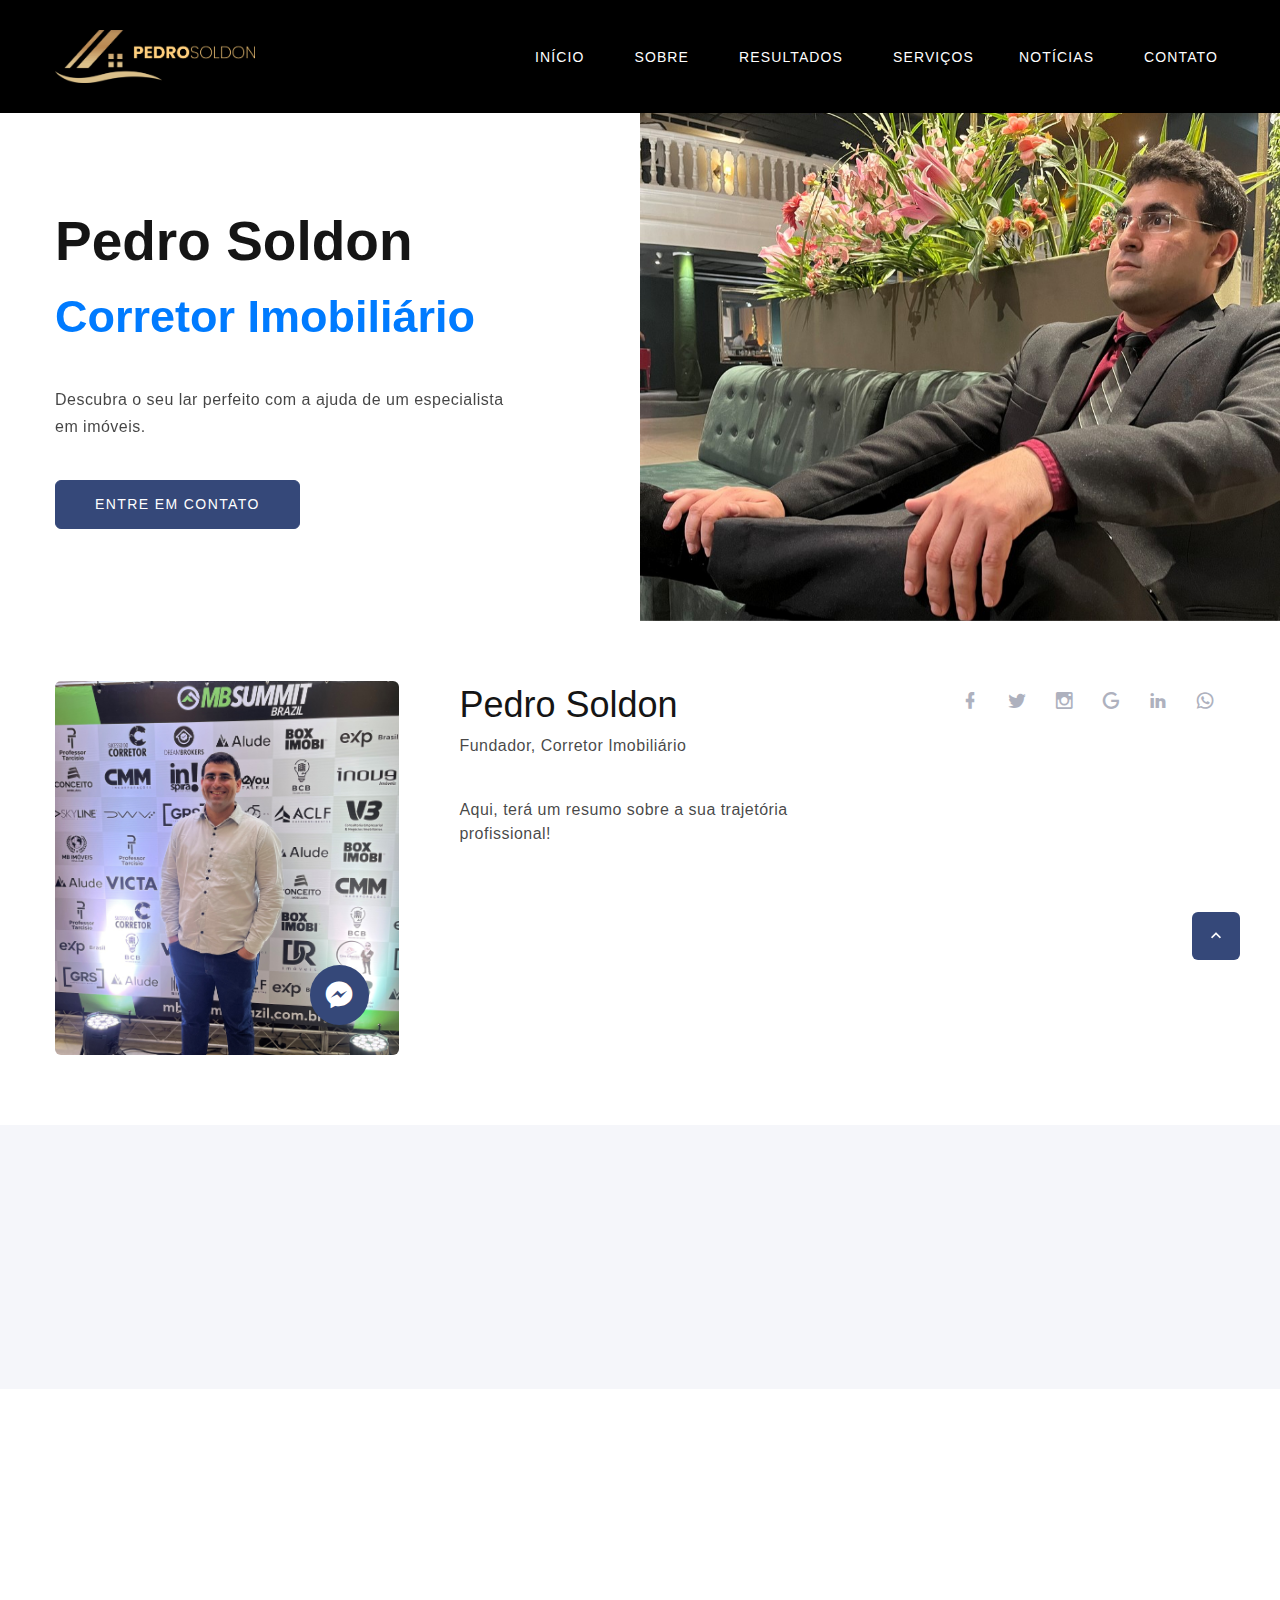
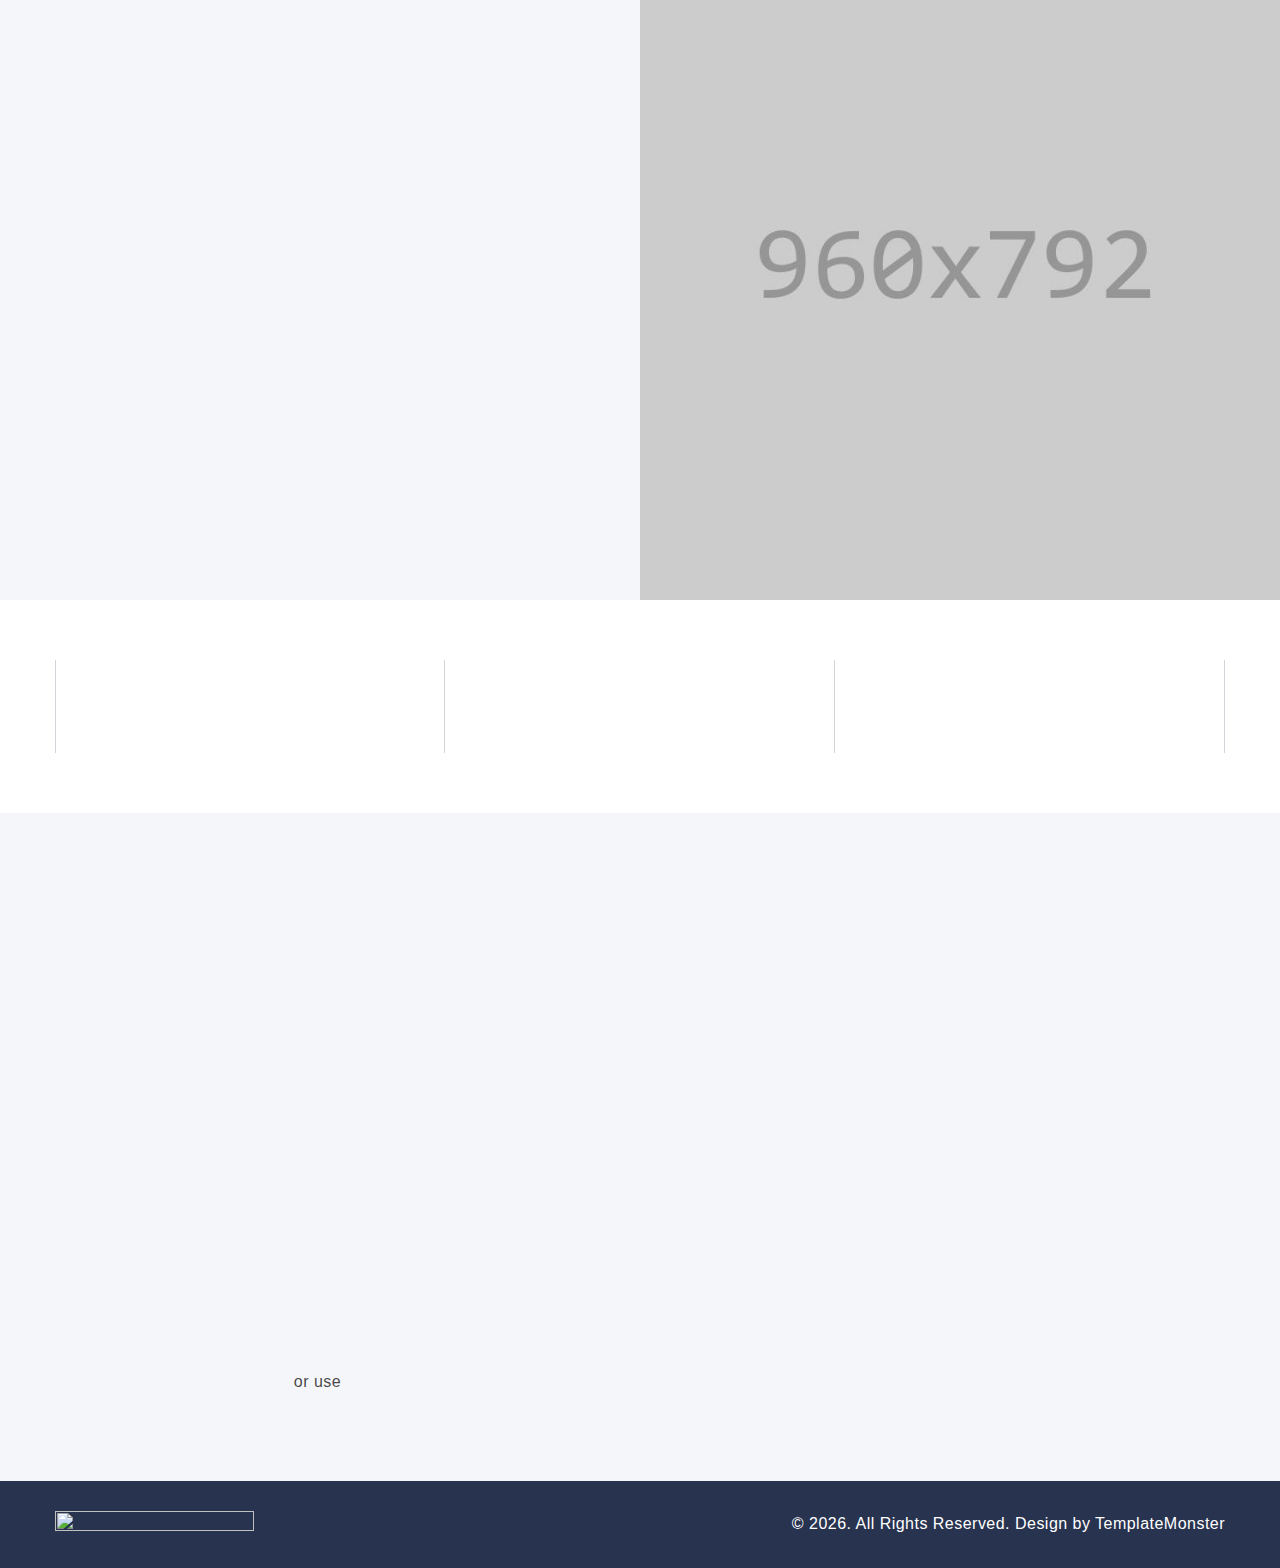
==== index.html @ 7957cae3 "Inicial" ====
<!DOCTYPE html>
<html class="wide wow-animation" lang="en">

<head>
  <title>Home</title>
  <meta name="format-detection" content="telephone=no">
  <meta name="viewport"
    content="width=device-width height=device-height initial-scale=1.0 maximum-scale=1.0 user-scalable=0">
  <meta http-equiv="X-UA-Compatible" content="IE=edge">
  <meta charset="utf-8">
  <link rel="icon" href="images/favicon.ico" type="image/x-icon">
  <!-- Stylesheets-->
  <link rel="stylesheet" href="css/bootstrap.css">
  <link rel="stylesheet" href="css/fonts.css">
  <link rel="stylesheet" href="css/style.css">
  <!--[if lt IE 10]>
    <div style="background: #212121; padding: 10px 0; box-shadow: 3px 3px 5px 0 rgba(0,0,0,.3); clear: both; text-align:center; position: relative; z-index:1;"><a href="http://windows.microsoft.com/en-US/internet-explorer/"><img src="images/ie8-panel/warning_bar_0000_us.jpg" border="0" height="42" width="820" alt="You are using an outdated browser. For a faster, safer browsing experience, upgrade for free today."></a></div>
    <script src="js/html5shiv.min.js"></script>
    <![endif]-->
</head>

<body>
  <div class="page">
    <header class="section page-header" style="position: relative">
      <!-- RD Navbar-->
      <div class="rd-navbar-wrap">
        <nav class="rd-navbar rd-navbar-minimal" data-layout="rd-navbar-fixed" data-sm-layout="rd-navbar-fixed"
          data-md-layout="rd-navbar-fixed" data-md-device-layout="rd-navbar-fixed" data-lg-layout="rd-navbar-static"
          data-lg-device-layout="rd-navbar-fixed" data-xl-layout="rd-navbar-static"
          data-xl-device-layout="rd-navbar-static" data-xxl-layout="rd-navbar-static"
          data-xxl-device-layout="rd-navbar-static" data-lg-stick-up-offset="46px" data-xl-stick-up-offset="46px"
          data-xxl-stick-up-offset="46px" data-lg-stick-up="true" data-xl-stick-up="true" data-xxl-stick-up="true">
          <div class="rd-navbar-main-outer">
            <div class="rd-navbar-main">
              <!-- RD Navbar Panel-->
              <div class="rd-navbar-panel">
                <!-- RD Navbar Toggle-->
                <button class="rd-navbar-toggle" data-rd-navbar-toggle="#rd-navbar-nav-wrap-1"><span></span></button>
                <!-- RD Navbar Brand--><a class="rd-navbar-brand" href="index.html"><img src="images/logo_pedro.png"
                    alt="" style="width: 100%; " /></a>
              </div>
              <div class="rd-navbar-main-element">
                <div class="rd-navbar-nav-wrap" id="rd-navbar-nav-wrap-1">
                  <!-- RD Navbar Nav-->
                  <ul class="rd-navbar-nav">
                    <li class="rd-nav-item"><a class="rd-nav-link" href="index.html">Início</a>
                    </li>
                    <li class="rd-nav-item"><a class="rd-nav-link" href="our-founder.html">Sobre</a>
                    </li>
                    <li class="rd-nav-item"><a class="rd-nav-link" href="typography.html">Resultados</a>
                    </li>
                    <li class="rd-nav-item "><a class="rd-nav-link" href="contacts.html">Serviços</a>
                    <li class="rd-nav-item "><a class="rd-nav-link" href="contacts.html">Notícias</a>
                    </li>
                    <li class="rd-nav-item "><a class="rd-nav-link" href="contacts.html">Contato</a>
                    </li>

                  </ul>
                </div>

              </div>
            </div>
          </div>
        </nav>
      </div>
    </header>
    <!-- FScreen-->
    <section class="section section-halfscreen bg-image">
      <div class="section-halfscreen-inner">
        <div class="section-halfscreen-image wow fadeIn"
          style="background-image: url(images/header-bg-pedro.jpg); margin-top: -1px;">
        </div>
        <div class="container">
          <div class="row">
            <div class="col-md-6 col-lg-5">
              <div class="section-halfscreen-content">
                <div class="wow-outer heading-3">
                  <h2 class="wow fadeInUp" data-wow-delay=".2s">
                    <span class="font-weight-bold">Pedro Soldon</span><br>
                    <span class="font-weight-bold sumbol text-primary" style="font-size: 45px;">Corretor
                      Imobiliário</span>
                </div>
                <div class="wow-outer p">
                  <p class="custom-article wow fadeInDown" data-wow-delay=".2s">Descubra o seu lar perfeito com a ajuda
                    de um especialista em imóveis.</p>
                </div><a class="button button-primary button-winona wow fadeIn" href="#">Entre em contato</a>
              </div>
            </div>
          </div>
        </div>
      </div>
    </section>
    <section class="section section-md">
      <div class="container">
        <!-- Profile Modern-->
        <article class="profile-modern">
          <div class="profile-modern-figure"><img class="profile-modern-image" src="images/IMG_3670.jpg" alt=""
              width="336" height="336" /><a class="profile-modern-button" href="#"><span
                class="icon mdi mdi-facebook-messenger"></span><span class="icon mdi mdi-facebook-messenger"></span></a>
          </div>
          <div class="profile-modern-main">
            <div class="profile-modern-header">
              <div class="profile-modern-header-item">
                <h3>Pedro Soldon</h3>
                <p>Fundador, Corretor Imobiliário</p>
              </div>
              <div class="profile-modern-item">
                <div class="group group-xs group-middle">
                  <a class="icon icon-sm icon-creative mdi mdi-facebook" href="#"></a>
                  <a class="icon icon-sm icon-creative mdi mdi-twitter" href="#"></a>
                  <a class="icon icon-sm icon-creative mdi mdi-instagram" href="#"></a>
                  <a class="icon icon-sm icon-creative mdi mdi-google" href="#"></a>
                  <a class="icon icon-sm icon-creative mdi mdi-linkedin" href="#"></a>
                  <a class="icon icon-sm icon-creative mdi mdi-whatsapp whatsapp-icon" href="#"></a>


                </div>
              </div>
            </div>
            <div class="row row-30">
              <div class="col-lg-6">
                <p>Aqui, terá um resumo sobre a sua trajetória profissional!</p>
              </div>

            </div>
          </div>
        </article>
      </div>
    </section>
    <div class="tabs-horizontal"></div>
    <!-- Small Features-->
    <section class="section section-lg bg-gray-100">
      <div class="container">
        <div class="row row-30">
          <div class="col-sm-6 col-lg-4 wow-outer">
            <!-- Box Minimal-->
            <article class="box-minimal">
              <div class="box-minimal-icon linearicons-pie-chart wow fadeIn"></div>
              <div class="box-minimal-main wow-outer">
                <h4 class="box-minimal-title wow slideInDown">Analytics</h4>
                <p class="wow fadeInUpSmall">Let us help you set the right direction with analytics services to build a
                  successful business.</p>
              </div>
            </article>
          </div>
          <div class="col-sm-6 col-lg-4 wow-outer">
            <!-- Box Minimal-->
            <article class="box-minimal">
              <div class="box-minimal-icon linearicons-briefcase wow fadeIn" data-wow-delay=".1s"></div>
              <div class="box-minimal-main wow-outer">
                <h4 class="box-minimal-title wow slideInDown" data-wow-delay=".1s">Management</h4>
                <p class="wow fadeInUpSmall" data-wow-delay=".1s">The business management services we offer allow CEOs
                  to better manage the vital business processes.</p>
              </div>
            </article>
          </div>
          <div class="col-sm-6 col-lg-4 wow-outer">
            <!-- Box Minimal-->
            <article class="box-minimal">
              <div class="box-minimal-icon linearicons-credit-card wow fadeIn" data-wow-delay=".2s"></div>
              <div class="box-minimal-main wow-outer">
                <h4 class="box-minimal-title wow slideInDown" data-wow-delay=".2s">Finance</h4>
                <p class="wow fadeInUpSmall" data-wow-delay=".2s">Diverse financial solutions provided by our experts
                  guarantee increased profits for your business.</p>
              </div>
            </article>
          </div>
        </div>
      </div>
    </section>
    <!-- Advantages and Achievements-->
    <section class="section section-lg text-center">
      <div class="container">
        <h3 class="wow-outer"><span class="wow slideInUp">Our Achievements</span></h3>
        <p class="wow-outer"><span class="text-width-1 wow slideInDown">Since our establishment in 2002, our team has
            achieved a lot. Below are some statistics and interesting facts about our business consulting
            company.</span></p>
        <div class="row row-50">
          <div class="col-6 col-md-3 wow-outer">
            <!-- Counter Minimal-->
            <article class="counter-minimal wow slideInDown">
              <div class="counter-minimal-icon linearicons-star"></div>
              <div class="counter-minimal-main">
                <div class="counter">12</div>
              </div>
              <h5 class="counter-minimal-title">International Awards</h5>
            </article>
          </div>
          <div class="col-6 col-md-3 wow-outer">
            <!-- Counter Minimal-->
            <article class="counter-minimal wow slideInDown">
              <div class="counter-minimal-icon linearicons-folder"></div>
              <div class="counter-minimal-main">
                <div class="counter">99</div><span class="value">%</span>
              </div>
              <h5 class="counter-minimal-title">Satisfied Clients</h5>
            </article>
          </div>
          <div class="col-6 col-md-3 wow-outer">
            <!-- Counter Minimal-->
            <article class="counter-minimal wow slideInDown">
              <div class="counter-minimal-icon linearicons-flag"></div>
              <div class="counter-minimal-main">
                <div class="counter">15</div>
              </div>
              <h5 class="counter-minimal-title">Years of Experience</h5>
            </article>
          </div>
          <div class="col-6 col-md-3 wow-outer">
            <!-- Counter Minimal-->
            <article class="counter-minimal wow slideInDown">
              <div class="counter-minimal-icon linearicons-lamp"></div>
              <div class="counter-minimal-main">
                <div class="counter">54</div>
              </div>
              <h5 class="counter-minimal-title">Qualified Employees</h5>
            </article>
          </div>
        </div>
      </div>
    </section>
    <!-- CTA Thin-->
    <section class="section section-xs bg-primary-darken text-center">
      <div class="container">
        <div class="row justify-content-center">
          <div class="col-sm-10 col-md-12">
            <div class="box-cta-thin">
              <h4 class="title wow-outer"><span class="wow slideInRight">Helping Business Owners Worldwide</span></h4>
              <div class="wow-outer button-outer"><a class="button button-white-outline button-winona wow slideInLeft"
                  href="contacts.html">Get in Touch</a></div>
            </div>
          </div>
        </div>
      </div>
    </section>
    <!-- Services-->
    <section class="section section-lg bg-gray-100 text-center">
      <div class="container">
        <h3 class="wow-outer"><span class="wow slideInUp">What We Offer</span></h3>
        <div class="row row-30">
          <div class="col-sm-6 col-lg-4 wow-outer">
            <!-- Box Creative-->
            <article class="box-creative wow slideInDown">
              <div class="box-creative-icon linearicons-power"></div>
              <h4 class="box-creative-title"><a href="#">Market Analysis</a></h4>
              <p>This service helps you discover the attractiveness of your products for customers taking buying
                patterns into account.</p>
            </article>
          </div>
          <div class="col-sm-6 col-lg-4 wow-outer">
            <!-- Box Creative-->
            <article class="box-creative wow slideInDown" data-wow-delay=".05s">
              <div class="box-creative-icon linearicons-binoculars"></div>
              <h4 class="box-creative-title"><a href="#">Strategic Planning</a></h4>
              <p>Strategic Planning can help you clarify your vision and mission, and reach your goals as you build your
                company’s strategy.</p>
            </article>
          </div>
          <div class="col-sm-6 col-lg-4 wow-outer">
            <!-- Box Creative-->
            <article class="box-creative wow slideInDown" data-wow-delay=".1s">
              <div class="box-creative-icon linearicons-bubble-text"></div>
              <h4 class="box-creative-title"><a href="#">Consultations</a></h4>
              <p>We also provide free consultations to clients looking for better understanding of their business
                capabilities.</p>
            </article>
          </div>
        </div>
      </div>
    </section>
    <!-- Recent News-->
    <section class="section section-lg text-center">
      <div class="container">
        <h3 class="wow-outer"><span class="wow slideInDown">Recent News</span></h3>
        <div class="row row-30">
          <div class="col-sm-6 col-md-4 col-lg-3 wow-outer">
            <!-- Post Tiny-->
            <article class="post-tiny wow fadeSlideInDown"><a class="post-tiny-media" href="#"><img
                  src="images/blog-layouts-1-270x184.jpg" alt="" width="270" height="184" /></a>
              <h5 class="post-tiny-title"><a href="#">Market Research Tips for Business Owners</a></h5>
              <time class="post-tiny-time" datetime="2017">2 days ago</time>
            </article>
          </div>
          <div class="col-sm-6 col-md-4 col-lg-3 wow-outer">
            <!-- Post Tiny-->
            <article class="post-tiny wow fadeSlideInDown" data-wow-delay=".05s"><a class="post-tiny-media"
                href="#"><img src="images/blog-layouts-2-270x184.jpg" alt="" width="270" height="184" /></a>
              <h5 class="post-tiny-title"><a href="#">Managing Your Company Finances</a></h5>
              <time class="post-tiny-time" datetime="2017">2 days ago</time>
            </article>
          </div>
          <div class="col-sm-6 col-md-4 col-lg-3 wow-outer">
            <!-- Post Tiny-->
            <article class="post-tiny wow fadeSlideInDown" data-wow-delay=".1s"><a class="post-tiny-media" href="#"><img
                  src="images/blog-layouts-3-270x184.jpg" alt="" width="270" height="184" /></a>
              <h5 class="post-tiny-title"><a href="#">Efficient Accounting for Your Business</a></h5>
              <time class="post-tiny-time" datetime="2017">2 days ago</time>
            </article>
          </div>
          <div class="col-sm-6 col-md-4 col-lg-3 wow-outer">
            <!-- Post Tiny-->
            <article class="post-tiny wow fadeSlideInDown" data-wow-delay=".15s"><a class="post-tiny-media"
                href="#"><img src="images/blog-layouts-4-270x184.jpg" alt="" width="270" height="184" /></a>
              <h5 class="post-tiny-title"><a href="#">Applying Innovations in Management</a></h5>
              <time class="post-tiny-time" datetime="2017">2 days ago</time>
            </article>
          </div>
        </div>
        <div class="wow-outer button-outer offset-top-2"><a
            class="button button-dark-outline button-winona wow slideInUp" href="#">View all Blog posts</a></div>
      </div>
    </section>
    <!-- A Few Words About Us-->
    <section class="section bg-gray-100">
      <div class="range justify-content-xl-between">
        <div class="cell-lg-6 cell-xl-5 align-self-center container">
          <div class="row">
            <div class="col-md-10 cell-inner">
              <div class="section-lg inset-right-2">
                <h3 class="wow-outer"><span class="wow slideInDown">A Few Words About Us</span></h3>
                <p class="wow fadeIn">Consulter is a business consulting company with more than 10 years of experience
                  in the industry offering reliable and affordable services to a wide range of clients.</p>
                <div class="progress-linear-outer wow-outer">
                  <!-- Linear progress bar-->
                  <article class="progress-linear wow slideInDown" data-wow-delay=".05s">
                    <div class="progress-header">
                      <p>Consulting</p><span class="progress-value">90</span>
                    </div>
                    <div class="progress-bar-linear-wrap">
                      <div class="progress-bar-linear"></div>
                    </div>
                  </article>
                </div>
                <div class="progress-linear-outer wow-outer">
                  <!-- Linear progress bar-->
                  <article class="progress-linear progress-linear-color-1 wow slideInDown" data-wow-delay=".1s">
                    <div class="progress-header">
                      <p>Analysis</p><span class="progress-value">65</span>
                    </div>
                    <div class="progress-bar-linear-wrap">
                      <div class="progress-bar-linear"></div>
                    </div>
                  </article>
                </div>
                <div class="progress-linear-outer wow-outer">
                  <!-- Linear progress bar-->
                  <article class="progress-linear progress-linear-color-2 wow slideInDown" data-wow-delay=".15s">
                    <div class="progress-header">
                      <p>Research</p><span class="progress-value">100</span>
                    </div>
                    <div class="progress-bar-linear-wrap">
                      <div class="progress-bar-linear"></div>
                    </div>
                  </article>
                </div>
                <div class="progress-linear-outer wow-outer">
                  <!-- Linear progress bar-->
                  <article class="progress-linear progress-linear-color-3 wow slideInDown" data-wow-delay=".2s">
                    <div class="progress-header">
                      <p>Strategy</p><span class="progress-value">75</span>
                    </div>
                    <div class="progress-bar-linear-wrap">
                      <div class="progress-bar-linear"></div>
                    </div>
                  </article>
                </div>
                <div class="wow-outer button-outer"><a class="button button-primary button-winona wow slideInUp"
                    href="about-me.html">Read more</a></div>
              </div>
            </div>
          </div>
        </div>
        <div class="cell-lg-6 height-fill">
          <div class="figure-card">
            <div class="figure-card-sizer"></div><img src="images/screens-2-960x762.jpg" alt="" width="960"
              height="762" />
          </div>
        </div>
      </div>
    </section>
    <!-- Partners-->
    <section class="section section-sm">
      <div class="container">
        <div class="layout-bordered">
          <div class="layout-bordered-item wow-outer">
            <div class="layout-bordered-item-inner wow slideInUp">
              <div class="icon icon-lg mdi mdi-phone text-primary"></div>
              <ul class="list-0">
                <li><a class="link-default" href="tel:#">1-800-1234-678</a></li>
                <li><a class="link-default" href="tel:#">1-800-9876-098</a></li>
              </ul>
            </div>
          </div>
          <div class="layout-bordered-item wow-outer">
            <div class="layout-bordered-item-inner wow slideInUp">
              <div class="icon icon-lg mdi mdi-email text-primary"></div><a class="link-default"
                href="mailto:#">info@demolink.org</a>
            </div>
          </div>
          <div class="layout-bordered-item wow-outer">
            <div class="layout-bordered-item-inner wow slideInUp">
              <div class="icon icon-lg mdi mdi-map-marker text-primary"></div><a class="link-default" href="#">2130
                Fulton Street San Diego, CA 94117-1080 USA</a>
            </div>
          </div>
        </div>
      </div>
    </section>
    <!-- Map & contacts-->
    <section class="section bg-gray-100">
      <div class="range justify-content-xl-between">
        <div class="cell-xl-6 align-self-center container">
          <div class="row">
            <div class="col-lg-9 cell-inner">
              <div class="section-lg">
                <h3 class="wow-outer"><span class="wow slideInDown">Contact Us</span></h3>
                <!-- RD Mailform-->
                <form class="rd-form rd-mailform" data-form-output="form-output-global" data-form-type="contact"
                  method="post" action="bat/rd-mailform.php">
                  <div class="row row-10">
                    <div class="col-md-6 wow-outer">
                      <div class="form-wrap wow fadeSlideInUp">
                        <label class="form-label-outside" for="contact-first-name">First Name</label>
                        <input class="form-input" id="contact-first-name" type="text" name="name"
                          data-constraints="@Required">
                      </div>
                    </div>
                    <div class="col-md-6 wow-outer">
                      <div class="form-wrap wow fadeSlideInUp">
                        <label class="form-label-outside" for="contact-last-name">Last Name</label>
                        <input class="form-input" id="contact-last-name" type="text" name="name"
                          data-constraints="@Required">
                      </div>
                    </div>
                    <div class="col-md-6 wow-outer">
                      <div class="form-wrap wow fadeSlideInUp">
                        <label class="form-label-outside" for="contact-email">E-mail</label>
                        <input class="form-input" id="contact-email" type="email" name="email"
                          data-constraints="@Email @Required">
                      </div>
                    </div>
                    <div class="col-md-6 wow-outer">
                      <div class="form-wrap wow fadeSlideInUp">
                        <label class="form-label-outside" for="contact-phone">Phone</label>
                        <input class="form-input" id="contact-phone" type="text" name="phone"
                          data-constraints="@PhoneNumber">
                      </div>
                    </div>
                    <div class="col-12 wow-outer">
                      <div class="form-wrap wow fadeSlideInUp">
                        <label class="form-label-outside" for="contact-message">Your Message</label>
                        <textarea class="form-input" id="contact-message" name="message"
                          data-constraints="@Required"></textarea>
                      </div>
                    </div>
                  </div>
                  <div class="group group-middle">
                    <div class="wow-outer">
                      <button class="button button-primary button-winona wow slideInRight" type="submit">Send
                        Message</button>
                    </div>
                    <p>or use</p>
                    <div class="wow-outer"><a
                        class="button button-primary-outline button-icon button-icon-left button-winona wow slideInLeft"
                        href="#"><span class="icon text-primary mdi mdi-facebook-messenger"></span>Messenger</a></div>
                  </div>
                </form>
              </div>
            </div>
          </div>
        </div>

      </div>
    </section>
    <footer class="section footer-minimal bg-primary-darken">
      <div class="container">
        <div class="footer-minimal-inner"><a class="brand" href="index.html"><img src="images/logo-light-398x45.png"
              alt="" width="199" height="22" /></a>
          <!-- Rights-->
          <p class="rights"><span>&copy;&nbsp;</span><span class="copyright-year"></span>. All Rights Reserved. Design
            by <a href="https://www.templatemonster.com">TemplateMonster</a></p>
        </div>
      </div>
    </footer>
    <!-- Global Mailform Output-->
    <div class="snackbars" id="form-output-global"></div>
    <!-- Javascript-->
    <script src="js/core.min.js"></script>
    <script src="js/script.js"></script>
</body>

</html>
---- css/fonts.css ----
/*
*
* Fonts
*//*
*
* Font Awesome Icons 4.7.0
* --------------------------------------------------
*/@font-face {	font-family: 'FontAwesome';	src: url("../fonts/fontawesome-webfont.eot?v=4.7.0");	src: url("../fonts/fontawesome-webfont.eot?#iefix&v=4.7.0") format("embedded-opentype"), url("../fonts/fontawesome-webfont.woff2?v=4.7.0") format("woff2"), url("../fonts/fontawesome-webfont.woff?v=4.7.0") format("woff"), url("../fonts/fontawesome-webfont.ttf?v=4.7.0") format("truetype"), url("../fonts/fontawesome-webfont.svg?v=4.7.0#fontawesomeregular") format("svg");	font-weight: normal;	font-style: normal;}.fa {	display: inline-block;	font-family: 'FontAwesome';	font-size: inherit;	text-rendering: auto;	-webkit-font-smoothing: antialiased;	-moz-osx-font-smoothing: grayscale;}[class*='fa-']:before {	font-weight: 400;	font-family: 'FontAwesome';}/* makes the font 33% larger relative to the icon container */.fa-lg {	font-size: 1.33333333em;	line-height: 0.75em;	vertical-align: -15%;}.fa-2x {	font-size: 2em;}.fa-3x {	font-size: 3em;}.fa-4x {	font-size: 4em;}.fa-5x {	font-size: 5em;}.fa-fw {	width: 1.28571429em;	text-align: center;}.fa-ul {	padding-left: 0;	margin-left: 2.14285714em;	list-style-type: none;}.fa-ul > li {	position: relative;}.fa-li {	position: absolute;	left: -2.14285714em;	width: 2.14285714em;	top: 0.14285714em;	text-align: center;}.fa-li.fa-lg {	left: -1.85714286em;}.fa-border {	padding: .2em .25em .15em;	border: solid 0.08em #eeeeee;	border-radius: .1em;}.fa-pull-left {	float: left;}.fa-pull-right {	float: right;}.fa.fa-pull-left {	margin-right: .3em;}.fa.fa-pull-right {	margin-left: .3em;}/* Deprecated as of 4.4.0 */.pull-right {	float: right;}.pull-left {	float: left;}.fa.pull-left {	margin-right: .3em;}.fa.pull-right {	margin-left: .3em;}.fa-spin {	-webkit-animation: fa-spin 2s infinite linear;	animation: fa-spin 2s infinite linear;}.fa-pulse {	-webkit-animation: fa-spin 1s infinite steps(8);	animation: fa-spin 1s infinite steps(8);}@-webkit-keyframes fa-spin {	0% {		-webkit-transform: rotate(0deg);		transform: rotate(0deg);	}	100% {		-webkit-transform: rotate(359deg);		transform: rotate(359deg);	}}@keyframes fa-spin {	0% {		-webkit-transform: rotate(0deg);		transform: rotate(0deg);	}	100% {		-webkit-transform: rotate(359deg);		transform: rotate(359deg);	}}.fa-rotate-90 {	-ms-filter: "progid:DXImageTransform.Microsoft.BasicImage(rotation=1)";	-webkit-transform: rotate(90deg);	-ms-transform: rotate(90deg);	transform: rotate(90deg);}.fa-rotate-180 {	-ms-filter: "progid:DXImageTransform.Microsoft.BasicImage(rotation=2)";	-webkit-transform: rotate(180deg);	-ms-transform: rotate(180deg);	transform: rotate(180deg);}.fa-rotate-270 {	-ms-filter: "progid:DXImageTransform.Microsoft.BasicImage(rotation=3)";	-webkit-transform: rotate(270deg);	-ms-transform: rotate(270deg);	transform: rotate(270deg);}.fa-flip-horizontal {	-ms-filter: "progid:DXImageTransform.Microsoft.BasicImage(rotation=0, mirror=1)";	-webkit-transform: scale(-1, 1);	-ms-transform: scale(-1, 1);	transform: scale(-1, 1);}.fa-flip-vertical {	-ms-filter: "progid:DXImageTransform.Microsoft.BasicImage(rotation=2, mirror=1)";	-webkit-transform: scale(1, -1);	-ms-transform: scale(1, -1);	transform: scale(1, -1);}:root .fa-rotate-90,:root .fa-rotate-180,:root .fa-rotate-270,:root .fa-flip-horizontal,:root .fa-flip-vertical {	filter: none;}.fa-stack {	position: relative;	display: inline-block;	width: 2em;	height: 2em;	line-height: 2em;	vertical-align: middle;}.fa-stack-1x,.fa-stack-2x {	position: absolute;	left: 0;	width: 100%;	text-align: center;}.fa-stack-1x {	line-height: inherit;}.fa-stack-2x {	font-size: 2em;}.fa-inverse {	color: #ffffff;}/* Font Awesome uses the Unicode Private Use Area (PUA) to ensure screen
   readers do not read off random characters that represent icons */.fa-glass:before {	content: "\f000";}.fa-music:before {	content: "\f001";}.fa-search:before {	content: "\f002";}.fa-envelope-o:before {	content: "\f003";}.fa-heart:before {	content: "\f004";}.fa-star:before {	content: "\f005";}.fa-star-o:before {	content: "\f006";}.fa-user:before {	content: "\f007";}.fa-film:before {	content: "\f008";}.fa-th-large:before {	content: "\f009";}.fa-th:before {	content: "\f00a";}.fa-th-list:before {	content: "\f00b";}.fa-check:before {	content: "\f00c";}.fa-remove:before,.fa-close:before,.fa-times:before {	content: "\f00d";}.fa-search-plus:before {	content: "\f00e";}.fa-search-minus:before {	content: "\f010";}.fa-power-off:before {	content: "\f011";}.fa-signal:before {	content: "\f012";}.fa-gear:before,.fa-cog:before {	content: "\f013";}.fa-trash-o:before {	content: "\f014";}.fa-home:before {	content: "\f015";}.fa-file-o:before {	content: "\f016";}.fa-clock-o:before {	content: "\f017";}.fa-road:before {	content: "\f018";}.fa-download:before {	content: "\f019";}.fa-arrow-circle-o-down:before {	content: "\f01a";}.fa-arrow-circle-o-up:before {	content: "\f01b";}.fa-inbox:before {	content: "\f01c";}.fa-play-circle-o:before {	content: "\f01d";}.fa-rotate-right:before,.fa-repeat:before {	content: "\f01e";}.fa-refresh:before {	content: "\f021";}.fa-list-alt:before {	content: "\f022";}.fa-lock:before {	content: "\f023";}.fa-flag:before {	content: "\f024";}.fa-headphones:before {	content: "\f025";}.fa-volume-off:before {	content: "\f026";}.fa-volume-down:before {	content: "\f027";}.fa-volume-up:before {	content: "\f028";}.fa-qrcode:before {	content: "\f029";}.fa-barcode:before {	content: "\f02a";}.fa-tag:before {	content: "\f02b";}.fa-tags:before {	content: "\f02c";}.fa-book:before {	content: "\f02d";}.fa-bookmark:before {	content: "\f02e";}.fa-print:before {	content: "\f02f";}.fa-camera:before {	content: "\f030";}.fa-font:before {	content: "\f031";}.fa-bold:before {	content: "\f032";}.fa-italic:before {	content: "\f033";}.fa-text-height:before {	content: "\f034";}.fa-text-width:before {	content: "\f035";}.fa-align-left:before {	content: "\f036";}.fa-align-center:before {	content: "\f037";}.fa-align-right:before {	content: "\f038";}.fa-align-justify:before {	content: "\f039";}.fa-list:before {	content: "\f03a";}.fa-dedent:before,.fa-outdent:before {	content: "\f03b";}.fa-indent:before {	content: "\f03c";}.fa-video-camera:before {	content: "\f03d";}.fa-photo:before,.fa-image:before,.fa-picture-o:before {	content: "\f03e";}.fa-pencil:before {	content: "\f040";}.fa-map-marker:before {	content: "\f041";}.fa-adjust:before {	content: "\f042";}.fa-tint:before {	content: "\f043";}.fa-edit:before,.fa-pencil-square-o:before {	content: "\f044";}.fa-share-square-o:before {	content: "\f045";}.fa-check-square-o:before {	content: "\f046";}.fa-arrows:before {	content: "\f047";}.fa-step-backward:before {	content: "\f048";}.fa-fast-backward:before {	content: "\f049";}.fa-backward:before {	content: "\f04a";}.fa-play:before {	content: "\f04b";}.fa-pause:before {	content: "\f04c";}.fa-stop:before {	content: "\f04d";}.fa-forward:before {	content: "\f04e";}.fa-fast-forward:before {	content: "\f050";}.fa-step-forward:before {	content: "\f051";}.fa-eject:before {	content: "\f052";}.fa-chevron-left:before {	content: "\f053";}.fa-chevron-right:before {	content: "\f054";}.fa-plus-circle:before {	content: "\f055";}.fa-minus-circle:before {	content: "\f056";}.fa-times-circle:before {	content: "\f057";}.fa-check-circle:before {	content: "\f058";}.fa-question-circle:before {	content: "\f059";}.fa-info-circle:before {	content: "\f05a";}.fa-crosshairs:before {	content: "\f05b";}.fa-times-circle-o:before {	content: "\f05c";}.fa-check-circle-o:before {	content: "\f05d";}.fa-ban:before {	content: "\f05e";}.fa-arrow-left:before {	content: "\f060";}.fa-arrow-right:before {	content: "\f061";}.fa-arrow-up:before {	content: "\f062";}.fa-arrow-down:before {	content: "\f063";}.fa-mail-forward:before,.fa-share:before {	content: "\f064";}.fa-expand:before {	content: "\f065";}.fa-compress:before {	content: "\f066";}.fa-plus:before {	content: "\f067";}.fa-minus:before {	content: "\f068";}.fa-asterisk:before {	content: "\f069";}.fa-exclamation-circle:before {	content: "\f06a";}.fa-gift:before {	content: "\f06b";}.fa-leaf:before {	content: "\f06c";}.fa-fire:before {	content: "\f06d";}.fa-eye:before {	content: "\f06e";}.fa-eye-slash:before {	content: "\f070";}.fa-warning:before,.fa-exclamation-triangle:before {	content: "\f071";}.fa-plane:before {	content: "\f072";}.fa-calendar:before {	content: "\f073";}.fa-random:before {	content: "\f074";}.fa-comment:before {	content: "\f075";}.fa-magnet:before {	content: "\f076";}.fa-chevron-up:before {	content: "\f077";}.fa-chevron-down:before {	content: "\f078";}.fa-retweet:before {	content: "\f079";}.fa-shopping-cart:before {	content: "\f07a";}.fa-folder:before {	content: "\f07b";}.fa-folder-open:before {	content: "\f07c";}.fa-arrows-v:before {	content: "\f07d";}.fa-arrows-h:before {	content: "\f07e";}.fa-bar-chart-o:before,.fa-bar-chart:before {	content: "\f080";}.fa-twitter-square:before {	content: "\f081";}.fa-facebook-square:before {	content: "\f082";}.fa-camera-retro:before {	content: "\f083";}.fa-key:before {	content: "\f084";}.fa-gears:before,.fa-cogs:before {	content: "\f085";}.fa-comments:before {	content: "\f086";}.fa-thumbs-o-up:before {	content: "\f087";}.fa-thumbs-o-down:before {	content: "\f088";}.fa-star-half:before {	content: "\f089";}.fa-heart-o:before {	content: "\f08a";}.fa-sign-out:before {	content: "\f08b";}.fa-linkedin-square:before {	content: "\f08c";}.fa-thumb-tack:before {	content: "\f08d";}.fa-external-link:before {	content: "\f08e";}.fa-sign-in:before {	content: "\f090";}.fa-trophy:before {	content: "\f091";}.fa-github-square:before {	content: "\f092";}.fa-upload:before {	content: "\f093";}.fa-lemon-o:before {	content: "\f094";}.fa-phone:before {	content: "\f095";}.fa-square-o:before {	content: "\f096";}.fa-bookmark-o:before {	content: "\f097";}.fa-phone-square:before {	content: "\f098";}.fa-twitter:before {	content: "\f099";}.fa-facebook-f:before,.fa-facebook:before {	content: "\f09a";}.fa-github:before {	content: "\f09b";}.fa-unlock:before {	content: "\f09c";}.fa-credit-card:before {	content: "\f09d";}.fa-feed:before,.fa-rss:before {	content: "\f09e";}.fa-hdd-o:before {	content: "\f0a0";}.fa-bullhorn:before {	content: "\f0a1";}.fa-bell:before {	content: "\f0f3";}.fa-certificate:before {	content: "\f0a3";}.fa-hand-o-right:before {	content: "\f0a4";}.fa-hand-o-left:before {	content: "\f0a5";}.fa-hand-o-up:before {	content: "\f0a6";}.fa-hand-o-down:before {	content: "\f0a7";}.fa-arrow-circle-left:before {	content: "\f0a8";}.fa-arrow-circle-right:before {	content: "\f0a9";}.fa-arrow-circle-up:before {	content: "\f0aa";}.fa-arrow-circle-down:before {	content: "\f0ab";}.fa-globe:before {	content: "\f0ac";}.fa-wrench:before {	content: "\f0ad";}.fa-tasks:before {	content: "\f0ae";}.fa-filter:before {	content: "\f0b0";}.fa-briefcase:before {	content: "\f0b1";}.fa-arrows-alt:before {	content: "\f0b2";}.fa-group:before,.fa-users:before {	content: "\f0c0";}.fa-chain:before,.fa-link:before {	content: "\f0c1";}.fa-cloud:before {	content: "\f0c2";}.fa-flask:before {	content: "\f0c3";}.fa-cut:before,.fa-scissors:before {	content: "\f0c4";}.fa-copy:before,.fa-files-o:before {	content: "\f0c5";}.fa-paperclip:before {	content: "\f0c6";}.fa-save:before,.fa-floppy-o:before {	content: "\f0c7";}.fa-square:before {	content: "\f0c8";}.fa-navicon:before,.fa-reorder:before,.fa-bars:before {	content: "\f0c9";}.fa-list-ul:before {	content: "\f0ca";}.fa-list-ol:before {	content: "\f0cb";}.fa-strikethrough:before {	content: "\f0cc";}.fa-underline:before {	content: "\f0cd";}.fa-table:before {	content: "\f0ce";}.fa-magic:before {	content: "\f0d0";}.fa-truck:before {	content: "\f0d1";}.fa-pinterest:before {	content: "\f0d2";}.fa-pinterest-square:before {	content: "\f0d3";}.fa-google-plus-square:before {	content: "\f0d4";}.fa-google-plus:before {	content: "\f0d5";}.fa-money:before {	content: "\f0d6";}.fa-caret-down:before {	content: "\f0d7";}.fa-caret-up:before {	content: "\f0d8";}.fa-caret-left:before {	content: "\f0d9";}.fa-caret-right:before {	content: "\f0da";}.fa-columns:before {	content: "\f0db";}.fa-unsorted:before,.fa-sort:before {	content: "\f0dc";}.fa-sort-down:before,.fa-sort-desc:before {	content: "\f0dd";}.fa-sort-up:before,.fa-sort-asc:before {	content: "\f0de";}.fa-envelope:before {	content: "\f0e0";}.fa-linkedin:before {	content: "\f0e1";}.fa-rotate-left:before,.fa-undo:before {	content: "\f0e2";}.fa-legal:before,.fa-gavel:before {	content: "\f0e3";}.fa-dashboard:before,.fa-tachometer:before {	content: "\f0e4";}.fa-comment-o:before {	content: "\f0e5";}.fa-comments-o:before {	content: "\f0e6";}.fa-flash:before,.fa-bolt:before {	content: "\f0e7";}.fa-sitemap:before {	content: "\f0e8";}.fa-umbrella:before {	content: "\f0e9";}.fa-paste:before,.fa-clipboard:before {	content: "\f0ea";}.fa-lightbulb-o:before {	content: "\f0eb";}.fa-exchange:before {	content: "\f0ec";}.fa-cloud-download:before {	content: "\f0ed";}.fa-cloud-upload:before {	content: "\f0ee";}.fa-user-md:before {	content: "\f0f0";}.fa-stethoscope:before {	content: "\f0f1";}.fa-suitcase:before {	content: "\f0f2";}.fa-bell-o:before {	content: "\f0a2";}.fa-coffee:before {	content: "\f0f4";}.fa-cutlery:before {	content: "\f0f5";}.fa-file-text-o:before {	content: "\f0f6";}.fa-building-o:before {	content: "\f0f7";}.fa-hospital-o:before {	content: "\f0f8";}.fa-ambulance:before {	content: "\f0f9";}.fa-medkit:before {	content: "\f0fa";}.fa-fighter-jet:before {	content: "\f0fb";}.fa-beer:before {	content: "\f0fc";}.fa-h-square:before {	content: "\f0fd";}.fa-plus-square:before {	content: "\f0fe";}.fa-angle-double-left:before {	content: "\f100";}.fa-angle-double-right:before {	content: "\f101";}.fa-angle-double-up:before {	content: "\f102";}.fa-angle-double-down:before {	content: "\f103";}.fa-angle-left:before {	content: "\f104";}.fa-angle-right:before {	content: "\f105";}.fa-angle-up:before {	content: "\f106";}.fa-angle-down:before {	content: "\f107";}.fa-desktop:before {	content: "\f108";}.fa-laptop:before {	content: "\f109";}.fa-tablet:before {	content: "\f10a";}.fa-mobile-phone:before,.fa-mobile:before {	content: "\f10b";}.fa-circle-o:before {	content: "\f10c";}.fa-quote-left:before {	content: "\f10d";}.fa-quote-right:before {	content: "\f10e";}.fa-spinner:before {	content: "\f110";}.fa-circle:before {	content: "\f111";}.fa-mail-reply:before,.fa-reply:before {	content: "\f112";}.fa-github-alt:before {	content: "\f113";}.fa-folder-o:before {	content: "\f114";}.fa-folder-open-o:before {	content: "\f115";}.fa-smile-o:before {	content: "\f118";}.fa-frown-o:before {	content: "\f119";}.fa-meh-o:before {	content: "\f11a";}.fa-gamepad:before {	content: "\f11b";}.fa-keyboard-o:before {	content: "\f11c";}.fa-flag-o:before {	content: "\f11d";}.fa-flag-checkered:before {	content: "\f11e";}.fa-terminal:before {	content: "\f120";}.fa-code:before {	content: "\f121";}.fa-mail-reply-all:before,.fa-reply-all:before {	content: "\f122";}.fa-star-half-empty:before,.fa-star-half-full:before,.fa-star-half-o:before {	content: "\f123";}.fa-location-arrow:before {	content: "\f124";}.fa-crop:before {	content: "\f125";}.fa-code-fork:before {	content: "\f126";}.fa-unlink:before,.fa-chain-broken:before {	content: "\f127";}.fa-question:before {	content: "\f128";}.fa-info:before {	content: "\f129";}.fa-exclamation:before {	content: "\f12a";}.fa-superscript:before {	content: "\f12b";}.fa-subscript:before {	content: "\f12c";}.fa-eraser:before {	content: "\f12d";}.fa-puzzle-piece:before {	content: "\f12e";}.fa-microphone:before {	content: "\f130";}.fa-microphone-slash:before {	content: "\f131";}.fa-shield:before {	content: "\f132";}.fa-calendar-o:before {	content: "\f133";}.fa-fire-extinguisher:before {	content: "\f134";}.fa-rocket:before {	content: "\f135";}.fa-maxcdn:before {	content: "\f136";}.fa-chevron-circle-left:before {	content: "\f137";}.fa-chevron-circle-right:before {	content: "\f138";}.fa-chevron-circle-up:before {	content: "\f139";}.fa-chevron-circle-down:before {	content: "\f13a";}.fa-html5:before {	content: "\f13b";}.fa-css3:before {	content: "\f13c";}.fa-anchor:before {	content: "\f13d";}.fa-unlock-alt:before {	content: "\f13e";}.fa-bullseye:before {	content: "\f140";}.fa-ellipsis-h:before {	content: "\f141";}.fa-ellipsis-v:before {	content: "\f142";}.fa-rss-square:before {	content: "\f143";}.fa-play-circle:before {	content: "\f144";}.fa-ticket:before {	content: "\f145";}.fa-minus-square:before {	content: "\f146";}.fa-minus-square-o:before {	content: "\f147";}.fa-level-up:before {	content: "\f148";}.fa-level-down:before {	content: "\f149";}.fa-check-square:before {	content: "\f14a";}.fa-pencil-square:before {	content: "\f14b";}.fa-external-link-square:before {	content: "\f14c";}.fa-share-square:before {	content: "\f14d";}.fa-compass:before {	content: "\f14e";}.fa-toggle-down:before,.fa-caret-square-o-down:before {	content: "\f150";}.fa-toggle-up:before,.fa-caret-square-o-up:before {	content: "\f151";}.fa-toggle-right:before,.fa-caret-square-o-right:before {	content: "\f152";}.fa-euro:before,.fa-eur:before {	content: "\f153";}.fa-gbp:before {	content: "\f154";}.fa-dollar:before,.fa-usd:before {	content: "\f155";}.fa-rupee:before,.fa-inr:before {	content: "\f156";}.fa-cny:before,.fa-rmb:before,.fa-yen:before,.fa-jpy:before {	content: "\f157";}.fa-ruble:before,.fa-rouble:before,.fa-rub:before {	content: "\f158";}.fa-won:before,.fa-krw:before {	content: "\f159";}.fa-bitcoin:before,.fa-btc:before {	content: "\f15a";}.fa-file:before {	content: "\f15b";}.fa-file-text:before {	content: "\f15c";}.fa-sort-alpha-asc:before {	content: "\f15d";}.fa-sort-alpha-desc:before {	content: "\f15e";}.fa-sort-amount-asc:before {	content: "\f160";}.fa-sort-amount-desc:before {	content: "\f161";}.fa-sort-numeric-asc:before {	content: "\f162";}.fa-sort-numeric-desc:before {	content: "\f163";}.fa-thumbs-up:before {	content: "\f164";}.fa-thumbs-down:before {	content: "\f165";}.fa-youtube-square:before {	content: "\f166";}.fa-youtube:before {	content: "\f167";}.fa-xing:before {	content: "\f168";}.fa-xing-square:before {	content: "\f169";}.fa-youtube-play:before {	content: "\f16a";}.fa-dropbox:before {	content: "\f16b";}.fa-stack-overflow:before {	content: "\f16c";}.fa-instagram:before {	content: "\f16d";}.fa-flickr:before {	content: "\f16e";}.fa-adn:before {	content: "\f170";}.fa-bitbucket:before {	content: "\f171";}.fa-bitbucket-square:before {	content: "\f172";}.fa-tumblr:before {	content: "\f173";}.fa-tumblr-square:before {	content: "\f174";}.fa-long-arrow-down:before {	content: "\f175";}.fa-long-arrow-up:before {	content: "\f176";}.fa-long-arrow-left:before {	content: "\f177";}.fa-long-arrow-right:before {	content: "\f178";}.fa-apple:before {	content: "\f179";}.fa-windows:before {	content: "\f17a";}.fa-android:before {	content: "\f17b";}.fa-linux:before {	content: "\f17c";}.fa-dribbble:before {	content: "\f17d";}.fa-skype:before {	content: "\f17e";}.fa-foursquare:before {	content: "\f180";}.fa-trello:before {	content: "\f181";}.fa-female:before {	content: "\f182";}.fa-male:before {	content: "\f183";}.fa-gittip:before,.fa-gratipay:before {	content: "\f184";}.fa-sun-o:before {	content: "\f185";}.fa-moon-o:before {	content: "\f186";}.fa-archive:before {	content: "\f187";}.fa-bug:before {	content: "\f188";}.fa-vk:before {	content: "\f189";}.fa-weibo:before {	content: "\f18a";}.fa-renren:before {	content: "\f18b";}.fa-pagelines:before {	content: "\f18c";}.fa-stack-exchange:before {	content: "\f18d";}.fa-arrow-circle-o-right:before {	content: "\f18e";}.fa-arrow-circle-o-left:before {	content: "\f190";}.fa-toggle-left:before,.fa-caret-square-o-left:before {	content: "\f191";}.fa-dot-circle-o:before {	content: "\f192";}.fa-wheelchair:before {	content: "\f193";}.fa-vimeo-square:before {	content: "\f194";}.fa-turkish-lira:before,.fa-try:before {	content: "\f195";}.fa-plus-square-o:before {	content: "\f196";}.fa-space-shuttle:before {	content: "\f197";}.fa-slack:before {	content: "\f198";}.fa-envelope-square:before {	content: "\f199";}.fa-wordpress:before {	content: "\f19a";}.fa-openid:before {	content: "\f19b";}.fa-institution:before,.fa-bank:before,.fa-university:before {	content: "\f19c";}.fa-mortar-board:before,.fa-graduation-cap:before {	content: "\f19d";}.fa-yahoo:before {	content: "\f19e";}.fa-google:before {	content: "\f1a0";}.fa-reddit:before {	content: "\f1a1";}.fa-reddit-square:before {	content: "\f1a2";}.fa-stumbleupon-circle:before {	content: "\f1a3";}.fa-stumbleupon:before {	content: "\f1a4";}.fa-delicious:before {	content: "\f1a5";}.fa-digg:before {	content: "\f1a6";}.fa-pied-piper-pp:before {	content: "\f1a7";}.fa-pied-piper-alt:before {	content: "\f1a8";}.fa-drupal:before {	content: "\f1a9";}.fa-joomla:before {	content: "\f1aa";}.fa-language:before {	content: "\f1ab";}.fa-fax:before {	content: "\f1ac";}.fa-building:before {	content: "\f1ad";}.fa-child:before {	content: "\f1ae";}.fa-paw:before {	content: "\f1b0";}.fa-spoon:before {	content: "\f1b1";}.fa-cube:before {	content: "\f1b2";}.fa-cubes:before {	content: "\f1b3";}.fa-behance:before {	content: "\f1b4";}.fa-behance-square:before {	content: "\f1b5";}.fa-steam:before {	content: "\f1b6";}.fa-steam-square:before {	content: "\f1b7";}.fa-recycle:before {	content: "\f1b8";}.fa-automobile:before,.fa-car:before {	content: "\f1b9";}.fa-cab:before,.fa-taxi:before {	content: "\f1ba";}.fa-tree:before {	content: "\f1bb";}.fa-spotify:before {	content: "\f1bc";}.fa-deviantart:before {	content: "\f1bd";}.fa-soundcloud:before {	content: "\f1be";}.fa-database:before {	content: "\f1c0";}.fa-file-pdf-o:before {	content: "\f1c1";}.fa-file-word-o:before {	content: "\f1c2";}.fa-file-excel-o:before {	content: "\f1c3";}.fa-file-powerpoint-o:before {	content: "\f1c4";}.fa-file-photo-o:before,.fa-file-picture-o:before,.fa-file-image-o:before {	content: "\f1c5";}.fa-file-zip-o:before,.fa-file-archive-o:before {	content: "\f1c6";}.fa-file-sound-o:before,.fa-file-audio-o:before {	content: "\f1c7";}.fa-file-movie-o:before,.fa-file-video-o:before {	content: "\f1c8";}.fa-file-code-o:before {	content: "\f1c9";}.fa-vine:before {	content: "\f1ca";}.fa-codepen:before {	content: "\f1cb";}.fa-jsfiddle:before {	content: "\f1cc";}.fa-life-bouy:before,.fa-life-buoy:before,.fa-life-saver:before,.fa-support:before,.fa-life-ring:before {	content: "\f1cd";}.fa-circle-o-notch:before {	content: "\f1ce";}.fa-ra:before,.fa-resistance:before,.fa-rebel:before {	content: "\f1d0";}.fa-ge:before,.fa-empire:before {	content: "\f1d1";}.fa-git-square:before {	content: "\f1d2";}.fa-git:before {	content: "\f1d3";}.fa-y-combinator-square:before,.fa-yc-square:before,.fa-hacker-news:before {	content: "\f1d4";}.fa-tencent-weibo:before {	content: "\f1d5";}.fa-qq:before {	content: "\f1d6";}.fa-wechat:before,.fa-weixin:before {	content: "\f1d7";}.fa-send:before,.fa-paper-plane:before {	content: "\f1d8";}.fa-send-o:before,.fa-paper-plane-o:before {	content: "\f1d9";}.fa-history:before {	content: "\f1da";}.fa-circle-thin:before {	content: "\f1db";}.fa-header:before {	content: "\f1dc";}.fa-paragraph:before {	content: "\f1dd";}.fa-sliders:before {	content: "\f1de";}.fa-share-alt:before {	content: "\f1e0";}.fa-share-alt-square:before {	content: "\f1e1";}.fa-bomb:before {	content: "\f1e2";}.fa-soccer-ball-o:before,.fa-futbol-o:before {	content: "\f1e3";}.fa-tty:before {	content: "\f1e4";}.fa-binoculars:before {	content: "\f1e5";}.fa-plug:before {	content: "\f1e6";}.fa-slideshare:before {	content: "\f1e7";}.fa-twitch:before {	content: "\f1e8";}.fa-yelp:before {	content: "\f1e9";}.fa-newspaper-o:before {	content: "\f1ea";}.fa-wifi:before {	content: "\f1eb";}.fa-calculator:before {	content: "\f1ec";}.fa-paypal:before {	content: "\f1ed";}.fa-google-wallet:before {	content: "\f1ee";}.fa-cc-visa:before {	content: "\f1f0";}.fa-cc-mastercard:before {	content: "\f1f1";}.fa-cc-discover:before {	content: "\f1f2";}.fa-cc-amex:before {	content: "\f1f3";}.fa-cc-paypal:before {	content: "\f1f4";}.fa-cc-stripe:before {	content: "\f1f5";}.fa-bell-slash:before {	content: "\f1f6";}.fa-bell-slash-o:before {	content: "\f1f7";}.fa-trash:before {	content: "\f1f8";}.fa-copyright:before {	content: "\f1f9";}.fa-at:before {	content: "\f1fa";}.fa-eyedropper:before {	content: "\f1fb";}.fa-paint-brush:before {	content: "\f1fc";}.fa-birthday-cake:before {	content: "\f1fd";}.fa-area-chart:before {	content: "\f1fe";}.fa-pie-chart:before {	content: "\f200";}.fa-line-chart:before {	content: "\f201";}.fa-lastfm:before {	content: "\f202";}.fa-lastfm-square:before {	content: "\f203";}.fa-toggle-off:before {	content: "\f204";}.fa-toggle-on:before {	content: "\f205";}.fa-bicycle:before {	content: "\f206";}.fa-bus:before {	content: "\f207";}.fa-ioxhost:before {	content: "\f208";}.fa-angellist:before {	content: "\f209";}.fa-cc:before {	content: "\f20a";}.fa-shekel:before,.fa-sheqel:before,.fa-ils:before {	content: "\f20b";}.fa-meanpath:before {	content: "\f20c";}.fa-buysellads:before {	content: "\f20d";}.fa-connectdevelop:before {	content: "\f20e";}.fa-dashcube:before {	content: "\f210";}.fa-forumbee:before {	content: "\f211";}.fa-leanpub:before {	content: "\f212";}.fa-sellsy:before {	content: "\f213";}.fa-shirtsinbulk:before {	content: "\f214";}.fa-simplybuilt:before {	content: "\f215";}.fa-skyatlas:before {	content: "\f216";}.fa-cart-plus:before {	content: "\f217";}.fa-cart-arrow-down:before {	content: "\f218";}.fa-diamond:before {	content: "\f219";}.fa-ship:before {	content: "\f21a";}.fa-user-secret:before {	content: "\f21b";}.fa-motorcycle:before {	content: "\f21c";}.fa-street-view:before {	content: "\f21d";}.fa-heartbeat:before {	content: "\f21e";}.fa-venus:before {	content: "\f221";}.fa-mars:before {	content: "\f222";}.fa-mercury:before {	content: "\f223";}.fa-intersex:before,.fa-transgender:before {	content: "\f224";}.fa-transgender-alt:before {	content: "\f225";}.fa-venus-double:before {	content: "\f226";}.fa-mars-double:before {	content: "\f227";}.fa-venus-mars:before {	content: "\f228";}.fa-mars-stroke:before {	content: "\f229";}.fa-mars-stroke-v:before {	content: "\f22a";}.fa-mars-stroke-h:before {	content: "\f22b";}.fa-neuter:before {	content: "\f22c";}.fa-genderless:before {	content: "\f22d";}.fa-facebook-official:before {	content: "\f230";}.fa-pinterest-p:before {	content: "\f231";}.fa-whatsapp:before {	content: "\f232";}.fa-server:before {	content: "\f233";}.fa-user-plus:before {	content: "\f234";}.fa-user-times:before {	content: "\f235";}.fa-hotel:before,.fa-bed:before {	content: "\f236";}.fa-viacoin:before {	content: "\f237";}.fa-train:before {	content: "\f238";}.fa-subway:before {	content: "\f239";}.fa-medium:before {	content: "\f23a";}.fa-yc:before,.fa-y-combinator:before {	content: "\f23b";}.fa-optin-monster:before {	content: "\f23c";}.fa-opencart:before {	content: "\f23d";}.fa-expeditedssl:before {	content: "\f23e";}.fa-battery-4:before,.fa-battery:before,.fa-battery-full:before {	content: "\f240";}.fa-battery-3:before,.fa-battery-three-quarters:before {	content: "\f241";}.fa-battery-2:before,.fa-battery-half:before {	content: "\f242";}.fa-battery-1:before,.fa-battery-quarter:before {	content: "\f243";}.fa-battery-0:before,.fa-battery-empty:before {	content: "\f244";}.fa-mouse-pointer:before {	content: "\f245";}.fa-i-cursor:before {	content: "\f246";}.fa-object-group:before {	content: "\f247";}.fa-object-ungroup:before {	content: "\f248";}.fa-sticky-note:before {	content: "\f249";}.fa-sticky-note-o:before {	content: "\f24a";}.fa-cc-jcb:before {	content: "\f24b";}.fa-cc-diners-club:before {	content: "\f24c";}.fa-clone:before {	content: "\f24d";}.fa-balance-scale:before {	content: "\f24e";}.fa-hourglass-o:before {	content: "\f250";}.fa-hourglass-1:before,.fa-hourglass-start:before {	content: "\f251";}.fa-hourglass-2:before,.fa-hourglass-half:before {	content: "\f252";}.fa-hourglass-3:before,.fa-hourglass-end:before {	content: "\f253";}.fa-hourglass:before {	content: "\f254";}.fa-hand-grab-o:before,.fa-hand-rock-o:before {	content: "\f255";}.fa-hand-stop-o:before,.fa-hand-paper-o:before {	content: "\f256";}.fa-hand-scissors-o:before {	content: "\f257";}.fa-hand-lizard-o:before {	content: "\f258";}.fa-hand-spock-o:before {	content: "\f259";}.fa-hand-pointer-o:before {	content: "\f25a";}.fa-hand-peace-o:before {	content: "\f25b";}.fa-trademark:before {	content: "\f25c";}.fa-registered:before {	content: "\f25d";}.fa-creative-commons:before {	content: "\f25e";}.fa-gg:before {	content: "\f260";}.fa-gg-circle:before {	content: "\f261";}.fa-tripadvisor:before {	content: "\f262";}.fa-odnoklassniki:before {	content: "\f263";}.fa-odnoklassniki-square:before {	content: "\f264";}.fa-get-pocket:before {	content: "\f265";}.fa-wikipedia-w:before {	content: "\f266";}.fa-safari:before {	content: "\f267";}.fa-chrome:before {	content: "\f268";}.fa-firefox:before {	content: "\f269";}.fa-opera:before {	content: "\f26a";}.fa-internet-explorer:before {	content: "\f26b";}.fa-tv:before,.fa-television:before {	content: "\f26c";}.fa-contao:before {	content: "\f26d";}.fa-500px:before {	content: "\f26e";}.fa-amazon:before {	content: "\f270";}.fa-calendar-plus-o:before {	content: "\f271";}.fa-calendar-minus-o:before {	content: "\f272";}.fa-calendar-times-o:before {	content: "\f273";}.fa-calendar-check-o:before {	content: "\f274";}.fa-industry:before {	content: "\f275";}.fa-map-pin:before {	content: "\f276";}.fa-map-signs:before {	content: "\f277";}.fa-map-o:before {	content: "\f278";}.fa-map:before {	content: "\f279";}.fa-commenting:before {	content: "\f27a";}.fa-commenting-o:before {	content: "\f27b";}.fa-houzz:before {	content: "\f27c";}.fa-vimeo:before {	content: "\f27d";}.fa-black-tie:before {	content: "\f27e";}.fa-fonticons:before {	content: "\f280";}.fa-reddit-alien:before {	content: "\f281";}.fa-edge:before {	content: "\f282";}.fa-credit-card-alt:before {	content: "\f283";}.fa-codiepie:before {	content: "\f284";}.fa-modx:before {	content: "\f285";}.fa-fort-awesome:before {	content: "\f286";}.fa-usb:before {	content: "\f287";}.fa-product-hunt:before {	content: "\f288";}.fa-mixcloud:before {	content: "\f289";}.fa-scribd:before {	content: "\f28a";}.fa-pause-circle:before {	content: "\f28b";}.fa-pause-circle-o:before {	content: "\f28c";}.fa-stop-circle:before {	content: "\f28d";}.fa-stop-circle-o:before {	content: "\f28e";}.fa-shopping-bag:before {	content: "\f290";}.fa-shopping-basket:before {	content: "\f291";}.fa-hashtag:before {	content: "\f292";}.fa-bluetooth:before {	content: "\f293";}.fa-bluetooth-b:before {	content: "\f294";}.fa-percent:before {	content: "\f295";}.fa-gitlab:before {	content: "\f296";}.fa-wpbeginner:before {	content: "\f297";}.fa-wpforms:before {	content: "\f298";}.fa-envira:before {	content: "\f299";}.fa-universal-access:before {	content: "\f29a";}.fa-wheelchair-alt:before {	content: "\f29b";}.fa-question-circle-o:before {	content: "\f29c";}.fa-blind:before {	content: "\f29d";}.fa-audio-description:before {	content: "\f29e";}.fa-volume-control-phone:before {	content: "\f2a0";}.fa-braille:before {	content: "\f2a1";}.fa-assistive-listening-systems:before {	content: "\f2a2";}.fa-asl-interpreting:before,.fa-american-sign-language-interpreting:before {	content: "\f2a3";}.fa-deafness:before,.fa-hard-of-hearing:before,.fa-deaf:before {	content: "\f2a4";}.fa-glide:before {	content: "\f2a5";}.fa-glide-g:before {	content: "\f2a6";}.fa-signing:before,.fa-sign-language:before {	content: "\f2a7";}.fa-low-vision:before {	content: "\f2a8";}.fa-viadeo:before {	content: "\f2a9";}.fa-viadeo-square:before {	content: "\f2aa";}.fa-snapchat:before {	content: "\f2ab";}.fa-snapchat-ghost:before {	content: "\f2ac";}.fa-snapchat-square:before {	content: "\f2ad";}.fa-pied-piper:before {	content: "\f2ae";}.fa-first-order:before {	content: "\f2b0";}.fa-yoast:before {	content: "\f2b1";}.fa-themeisle:before {	content: "\f2b2";}.fa-google-plus-circle:before,.fa-google-plus-official:before {	content: "\f2b3";}.fa-fa:before,.fa-font-awesome:before {	content: "\f2b4";}.fa-handshake-o:before {	content: "\f2b5";}.fa-envelope-open:before {	content: "\f2b6";}.fa-envelope-open-o:before {	content: "\f2b7";}.fa-linode:before {	content: "\f2b8";}.fa-address-book:before {	content: "\f2b9";}.fa-address-book-o:before {	content: "\f2ba";}.fa-vcard:before,.fa-address-card:before {	content: "\f2bb";}.fa-vcard-o:before,.fa-address-card-o:before {	content: "\f2bc";}.fa-user-circle:before {	content: "\f2bd";}.fa-user-circle-o:before {	content: "\f2be";}.fa-user-o:before {	content: "\f2c0";}.fa-id-badge:before {	content: "\f2c1";}.fa-drivers-license:before,.fa-id-card:before {	content: "\f2c2";}.fa-drivers-license-o:before,.fa-id-card-o:before {	content: "\f2c3";}.fa-quora:before {	content: "\f2c4";}.fa-free-code-camp:before {	content: "\f2c5";}.fa-telegram:before {	content: "\f2c6";}.fa-thermometer-4:before,.fa-thermometer:before,.fa-thermometer-full:before {	content: "\f2c7";}.fa-thermometer-3:before,.fa-thermometer-three-quarters:before {	content: "\f2c8";}.fa-thermometer-2:before,.fa-thermometer-half:before {	content: "\f2c9";}.fa-thermometer-1:before,.fa-thermometer-quarter:before {	content: "\f2ca";}.fa-thermometer-0:before,.fa-thermometer-empty:before {	content: "\f2cb";}.fa-shower:before {	content: "\f2cc";}.fa-bathtub:before,.fa-s15:before,.fa-bath:before {	content: "\f2cd";}.fa-podcast:before {	content: "\f2ce";}.fa-window-maximize:before {	content: "\f2d0";}.fa-window-minimize:before {	content: "\f2d1";}.fa-window-restore:before {	content: "\f2d2";}.fa-times-rectangle:before,.fa-window-close:before {	content: "\f2d3";}.fa-times-rectangle-o:before,.fa-window-close-o:before {	content: "\f2d4";}.fa-bandcamp:before {	content: "\f2d5";}.fa-grav:before {	content: "\f2d6";}.fa-etsy:before {	content: "\f2d7";}.fa-imdb:before {	content: "\f2d8";}.fa-ravelry:before {	content: "\f2d9";}.fa-eercast:before {	content: "\f2da";}.fa-microchip:before {	content: "\f2db";}.fa-snowflake-o:before {	content: "\f2dc";}.fa-superpowers:before {	content: "\f2dd";}.fa-wpexplorer:before {	content: "\f2de";}.fa-meetup:before {	content: "\f2e0";}.sr-only {	position: absolute;	width: 1px;	height: 1px;	padding: 0;	margin: -1px;	overflow: hidden;	clip: rect(0, 0, 0, 0);	border: 0;}.sr-only-focusable:active,.sr-only-focusable:focus {	position: static;	width: auto;	height: auto;	margin: 0;	overflow: visible;	clip: auto;}/*
*
* Material Design Icons
* --------------------------------------------------
*/@font-face {	font-family: "Material Design Icons";	src: url("../fonts/materialdesignicons-webfont.eot?v=1.4.57");	src: url("../fonts/materialdesignicons-webfont.eot?#iefix&v=1.4.57") format("embedded-opentype"), url("../fonts/materialdesignicons-webfont.woff2?v=1.4.57") format("woff2"), url("../fonts/materialdesignicons-webfont.woff?v=1.4.57") format("woff"), url("../fonts/materialdesignicons-webfont.ttf?v=1.4.57") format("truetype"), url("../fonts/materialdesignicons-webfont.svg?v=1.4.57#materialdesigniconsregular") format("svg");	font-weight: normal;	font-style: normal;}.mdi {	display: inline-block;	font: normal normal normal 24px/1 "Material Design Icons";	font-size: inherit;	text-rendering: auto;	-webkit-font-smoothing: antialiased;	-moz-osx-font-smoothing: grayscale;	transform: translate(0, 0);}.mdi-access-point:before {	content: "\f101";}.mdi-access-point-network:before {	content: "\f102";}.mdi-account:before {	content: "\f103";}.mdi-account-alert:before {	content: "\f104";}.mdi-account-box:before {	content: "\f105";}.mdi-account-box-outline:before {	content: "\f106";}.mdi-account-check:before {	content: "\f107";}.mdi-account-circle:before {	content: "\f108";}.mdi-account-convert:before {	content: "\f109";}.mdi-account-key:before {	content: "\f10a";}.mdi-account-location:before {	content: "\f10b";}.mdi-account-minus:before {	content: "\f10c";}.mdi-account-multiple:before {	content: "\f10d";}.mdi-account-multiple-outline:before {	content: "\f10e";}.mdi-account-multiple-plus:before {	content: "\f10f";}.mdi-account-network:before {	content: "\f110";}.mdi-account-off:before {	content: "\f111";}.mdi-account-outline:before {	content: "\f112";}.mdi-account-plus:before {	content: "\f113";}.mdi-account-remove:before {	content: "\f114";}.mdi-account-search:before {	content: "\f115";}.mdi-account-star:before {	content: "\f116";}.mdi-account-star-variant:before {	content: "\f117";}.mdi-account-switch:before {	content: "\f118";}.mdi-adjust:before {	content: "\f119";}.mdi-air-conditioner:before {	content: "\f11a";}.mdi-airballoon:before {	content: "\f11b";}.mdi-airplane:before {	content: "\f11c";}.mdi-airplane-off:before {	content: "\f11d";}.mdi-airplay:before {	content: "\f11e";}.mdi-alarm:before {	content: "\f11f";}.mdi-alarm-check:before {	content: "\f120";}.mdi-alarm-multiple:before {	content: "\f121";}.mdi-alarm-off:before {	content: "\f122";}.mdi-alarm-plus:before {	content: "\f123";}.mdi-album:before {	content: "\f124";}.mdi-alert:before {	content: "\f125";}.mdi-alert-box:before {	content: "\f126";}.mdi-alert-circle:before {	content: "\f127";}.mdi-alert-octagon:before {	content: "\f128";}.mdi-alert-outline:before {	content: "\f129";}.mdi-alpha:before {	content: "\f12a";}.mdi-alphabetical:before {	content: "\f12b";}.mdi-amazon:before {	content: "\f12c";}.mdi-amazon-clouddrive:before {	content: "\f12d";}.mdi-ambulance:before {	content: "\f12e";}.mdi-anchor:before {	content: "\f12f";}.mdi-android:before {	content: "\f130";}.mdi-android-debug-bridge:before {	content: "\f131";}.mdi-android-studio:before {	content: "\f132";}.mdi-apple:before {	content: "\f133";}.mdi-apple-finder:before {	content: "\f134";}.mdi-apple-ios:before {	content: "\f135";}.mdi-apple-mobileme:before {	content: "\f136";}.mdi-apple-safari:before {	content: "\f137";}.mdi-appnet:before {	content: "\f138";}.mdi-apps:before {	content: "\f139";}.mdi-archive:before {	content: "\f13a";}.mdi-arrange-bring-forward:before {	content: "\f13b";}.mdi-arrange-bring-to-front:before {	content: "\f13c";}.mdi-arrange-send-backward:before {	content: "\f13d";}.mdi-arrange-send-to-back:before {	content: "\f13e";}.mdi-arrow-all:before {	content: "\f13f";}.mdi-arrow-bottom-drop-circle:before {	content: "\f140";}.mdi-arrow-bottom-left:before {	content: "\f141";}.mdi-arrow-bottom-right:before {	content: "\f142";}.mdi-arrow-collapse:before {	content: "\f143";}.mdi-arrow-down:before {	content: "\f144";}.mdi-arrow-down-bold:before {	content: "\f145";}.mdi-arrow-down-bold-circle:before {	content: "\f146";}.mdi-arrow-down-bold-circle-outline:before {	content: "\f147";}.mdi-arrow-down-bold-hexagon-outline:before {	content: "\f148";}.mdi-arrow-expand:before {	content: "\f149";}.mdi-arrow-left:before {	content: "\f14a";}.mdi-arrow-left-bold:before {	content: "\f14b";}.mdi-arrow-left-bold-circle:before {	content: "\f14c";}.mdi-arrow-left-bold-circle-outline:before {	content: "\f14d";}.mdi-arrow-left-bold-hexagon-outline:before {	content: "\f14e";}.mdi-arrow-right:before {	content: "\f14f";}.mdi-arrow-right-bold:before {	content: "\f150";}.mdi-arrow-right-bold-circle:before {	content: "\f151";}.mdi-arrow-right-bold-circle-outline:before {	content: "\f152";}.mdi-arrow-right-bold-hexagon-outline:before {	content: "\f153";}.mdi-arrow-top-left:before {	content: "\f154";}.mdi-arrow-top-right:before {	content: "\f155";}.mdi-arrow-up:before {	content: "\f156";}.mdi-arrow-up-bold:before {	content: "\f157";}.mdi-arrow-up-bold-circle:before {	content: "\f158";}.mdi-arrow-up-bold-circle-outline:before {	content: "\f159";}.mdi-arrow-up-bold-hexagon-outline:before {	content: "\f15a";}.mdi-assistant:before {	content: "\f15b";}.mdi-at:before {	content: "\f15c";}.mdi-attachment:before {	content: "\f15d";}.mdi-audiobook:before {	content: "\f15e";}.mdi-auto-fix:before {	content: "\f15f";}.mdi-auto-upload:before {	content: "\f160";}.mdi-autorenew:before {	content: "\f161";}.mdi-av-timer:before {	content: "\f162";}.mdi-baby:before {	content: "\f163";}.mdi-backburger:before {	content: "\f164";}.mdi-backspace:before {	content: "\f165";}.mdi-backup-restore:before {	content: "\f166";}.mdi-bank:before {	content: "\f167";}.mdi-barcode:before {	content: "\f168";}.mdi-barcode-scan:before {	content: "\f169";}.mdi-barley:before {	content: "\f16a";}.mdi-barrel:before {	content: "\f16b";}.mdi-basecamp:before {	content: "\f16c";}.mdi-basket:before {	content: "\f16d";}.mdi-basket-fill:before {	content: "\f16e";}.mdi-basket-unfill:before {	content: "\f16f";}.mdi-battery:before {	content: "\f170";}.mdi-battery-10:before {	content: "\f171";}.mdi-battery-20:before {	content: "\f172";}.mdi-battery-30:before {	content: "\f173";}.mdi-battery-40:before {	content: "\f174";}.mdi-battery-50:before {	content: "\f175";}.mdi-battery-60:before {	content: "\f176";}.mdi-battery-70:before {	content: "\f177";}.mdi-battery-80:before {	content: "\f178";}.mdi-battery-90:before {	content: "\f179";}.mdi-battery-alert:before {	content: "\f17a";}.mdi-battery-charging:before {	content: "\f17b";}.mdi-battery-charging-100:before {	content: "\f17c";}.mdi-battery-charging-20:before {	content: "\f17d";}.mdi-battery-charging-30:before {	content: "\f17e";}.mdi-battery-charging-40:before {	content: "\f17f";}.mdi-battery-charging-60:before {	content: "\f180";}.mdi-battery-charging-80:before {	content: "\f181";}.mdi-battery-charging-90:before {	content: "\f182";}.mdi-battery-minus:before {	content: "\f183";}.mdi-battery-negative:before {	content: "\f184";}.mdi-battery-outline:before {	content: "\f185";}.mdi-battery-plus:before {	content: "\f186";}.mdi-battery-positive:before {	content: "\f187";}.mdi-battery-unknown:before {	content: "\f188";}.mdi-beach:before {	content: "\f189";}.mdi-beaker:before {	content: "\f18a";}.mdi-beaker-empty:before {	content: "\f18b";}.mdi-beaker-empty-outline:before {	content: "\f18c";}.mdi-beaker-outline:before {	content: "\f18d";}.mdi-beats:before {	content: "\f18e";}.mdi-beer:before {	content: "\f18f";}.mdi-behance:before {	content: "\f190";}.mdi-bell:before {	content: "\f191";}.mdi-bell-off:before {	content: "\f192";}.mdi-bell-outline:before {	content: "\f193";}.mdi-bell-plus:before {	content: "\f194";}.mdi-bell-ring:before {	content: "\f195";}.mdi-bell-ring-outline:before {	content: "\f196";}.mdi-bell-sleep:before {	content: "\f197";}.mdi-beta:before {	content: "\f198";}.mdi-bike:before {	content: "\f199";}.mdi-bing:before {	content: "\f19a";}.mdi-binoculars:before {	content: "\f19b";}.mdi-bio:before {	content: "\f19c";}.mdi-biohazard:before {	content: "\f19d";}.mdi-bitbucket:before {	content: "\f19e";}.mdi-black-mesa:before {	content: "\f19f";}.mdi-blackberry:before {	content: "\f1a0";}.mdi-blender:before {	content: "\f1a1";}.mdi-blinds:before {	content: "\f1a2";}.mdi-block-helper:before {	content: "\f1a3";}.mdi-blogger:before {	content: "\f1a4";}.mdi-bluetooth:before {	content: "\f1a5";}.mdi-bluetooth-audio:before {	content: "\f1a6";}.mdi-bluetooth-connect:before {	content: "\f1a7";}.mdi-bluetooth-off:before {	content: "\f1a8";}.mdi-bluetooth-settings:before {	content: "\f1a9";}.mdi-bluetooth-transfer:before {	content: "\f1aa";}.mdi-blur:before {	content: "\f1ab";}.mdi-blur-linear:before {	content: "\f1ac";}.mdi-blur-off:before {	content: "\f1ad";}.mdi-blur-radial:before {	content: "\f1ae";}.mdi-bone:before {	content: "\f1af";}.mdi-book:before {	content: "\f1b0";}.mdi-book-multiple:before {	content: "\f1b1";}.mdi-book-multiple-variant:before {	content: "\f1b2";}.mdi-book-open:before {	content: "\f1b3";}.mdi-book-open-variant:before {	content: "\f1b4";}.mdi-book-variant:before {	content: "\f1b5";}.mdi-bookmark:before {	content: "\f1b6";}.mdi-bookmark-check:before {	content: "\f1b7";}.mdi-bookmark-music:before {	content: "\f1b8";}.mdi-bookmark-outline:before {	content: "\f1b9";}.mdi-bookmark-outline-plus:before {	content: "\f1ba";}.mdi-bookmark-plus:before {	content: "\f1bb";}.mdi-bookmark-remove:before {	content: "\f1bc";}.mdi-border-all:before {	content: "\f1bd";}.mdi-border-bottom:before {	content: "\f1be";}.mdi-border-color:before {	content: "\f1bf";}.mdi-border-horizontal:before {	content: "\f1c0";}.mdi-border-inside:before {	content: "\f1c1";}.mdi-border-left:before {	content: "\f1c2";}.mdi-border-none:before {	content: "\f1c3";}.mdi-border-outside:before {	content: "\f1c4";}.mdi-border-right:before {	content: "\f1c5";}.mdi-border-style:before {	content: "\f1c6";}.mdi-border-top:before {	content: "\f1c7";}.mdi-border-vertical:before {	content: "\f1c8";}.mdi-bowling:before {	content: "\f1c9";}.mdi-box:before {	content: "\f1ca";}.mdi-box-cutter:before {	content: "\f1cb";}.mdi-briefcase:before {	content: "\f1cc";}.mdi-briefcase-check:before {	content: "\f1cd";}.mdi-briefcase-download:before {	content: "\f1ce";}.mdi-briefcase-upload:before {	content: "\f1cf";}.mdi-brightness-1:before {	content: "\f1d0";}.mdi-brightness-2:before {	content: "\f1d1";}.mdi-brightness-3:before {	content: "\f1d2";}.mdi-brightness-4:before {	content: "\f1d3";}.mdi-brightness-5:before {	content: "\f1d4";}.mdi-brightness-6:before {	content: "\f1d5";}.mdi-brightness-7:before {	content: "\f1d6";}.mdi-brightness-auto:before {	content: "\f1d7";}.mdi-broom:before {	content: "\f1d8";}.mdi-brush:before {	content: "\f1d9";}.mdi-bug:before {	content: "\f1da";}.mdi-bulletin-board:before {	content: "\f1db";}.mdi-bullhorn:before {	content: "\f1dc";}.mdi-bus:before {	content: "\f1dd";}.mdi-cached:before {	content: "\f1de";}.mdi-cake:before {	content: "\f1df";}.mdi-cake-layered:before {	content: "\f1e0";}.mdi-cake-variant:before {	content: "\f1e1";}.mdi-calculator:before {	content: "\f1e2";}.mdi-calendar:before {	content: "\f1e3";}.mdi-calendar-blank:before {	content: "\f1e4";}.mdi-calendar-check:before {	content: "\f1e5";}.mdi-calendar-clock:before {	content: "\f1e6";}.mdi-calendar-multiple:before {	content: "\f1e7";}.mdi-calendar-multiple-check:before {	content: "\f1e8";}.mdi-calendar-plus:before {	content: "\f1e9";}.mdi-calendar-remove:before {	content: "\f1ea";}.mdi-calendar-text:before {	content: "\f1eb";}.mdi-calendar-today:before {	content: "\f1ec";}.mdi-call-made:before {	content: "\f1ed";}.mdi-call-merge:before {	content: "\f1ee";}.mdi-call-missed:before {	content: "\f1ef";}.mdi-call-received:before {	content: "\f1f0";}.mdi-call-split:before {	content: "\f1f1";}.mdi-camcorder:before {	content: "\f1f2";}.mdi-camcorder-box:before {	content: "\f1f3";}.mdi-camcorder-box-off:before {	content: "\f1f4";}.mdi-camcorder-off:before {	content: "\f1f5";}.mdi-camera:before {	content: "\f1f6";}.mdi-camera-enhance:before {	content: "\f1f7";}.mdi-camera-front:before {	content: "\f1f8";}.mdi-camera-front-variant:before {	content: "\f1f9";}.mdi-camera-iris:before {	content: "\f1fa";}.mdi-camera-party-mode:before {	content: "\f1fb";}.mdi-camera-rear:before {	content: "\f1fc";}.mdi-camera-rear-variant:before {	content: "\f1fd";}.mdi-camera-switch:before {	content: "\f1fe";}.mdi-camera-timer:before {	content: "\f1ff";}.mdi-candycane:before {	content: "\f200";}.mdi-car:before {	content: "\f201";}.mdi-car-battery:before {	content: "\f202";}.mdi-car-connected:before {	content: "\f203";}.mdi-car-wash:before {	content: "\f204";}.mdi-carrot:before {	content: "\f205";}.mdi-cart:before {	content: "\f206";}.mdi-cart-outline:before {	content: "\f207";}.mdi-cart-plus:before {	content: "\f208";}.mdi-case-sensitive-alt:before {	content: "\f209";}.mdi-cash:before {	content: "\f20a";}.mdi-cash-100:before {	content: "\f20b";}.mdi-cash-multiple:before {	content: "\f20c";}.mdi-cash-usd:before {	content: "\f20d";}.mdi-cast:before {	content: "\f20e";}.mdi-cast-connected:before {	content: "\f20f";}.mdi-castle:before {	content: "\f210";}.mdi-cat:before {	content: "\f211";}.mdi-cellphone:before {	content: "\f212";}.mdi-cellphone-android:before {	content: "\f213";}.mdi-cellphone-basic:before {	content: "\f214";}.mdi-cellphone-dock:before {	content: "\f215";}.mdi-cellphone-iphone:before {	content: "\f216";}.mdi-cellphone-link:before {	content: "\f217";}.mdi-cellphone-link-off:before {	content: "\f218";}.mdi-cellphone-settings:before {	content: "\f219";}.mdi-certificate:before {	content: "\f21a";}.mdi-chair-school:before {	content: "\f21b";}.mdi-chart-arc:before {	content: "\f21c";}.mdi-chart-areaspline:before {	content: "\f21d";}.mdi-chart-bar:before {	content: "\f21e";}.mdi-chart-histogram:before {	content: "\f21f";}.mdi-chart-line:before {	content: "\f220";}.mdi-chart-pie:before {	content: "\f221";}.mdi-check:before {	content: "\f222";}.mdi-check-all:before {	content: "\f223";}.mdi-checkbox-blank:before {	content: "\f224";}.mdi-checkbox-blank-circle:before {	content: "\f225";}.mdi-checkbox-blank-circle-outline:before {	content: "\f226";}.mdi-checkbox-blank-outline:before {	content: "\f227";}.mdi-checkbox-marked:before {	content: "\f228";}.mdi-checkbox-marked-circle:before {	content: "\f229";}.mdi-checkbox-marked-circle-outline:before {	content: "\f22a";}.mdi-checkbox-marked-outline:before {	content: "\f22b";}.mdi-checkbox-multiple-blank:before {	content: "\f22c";}.mdi-checkbox-multiple-blank-outline:before {	content: "\f22d";}.mdi-checkbox-multiple-marked:before {	content: "\f22e";}.mdi-checkbox-multiple-marked-outline:before {	content: "\f22f";}.mdi-checkerboard:before {	content: "\f230";}.mdi-chemical-weapon:before {	content: "\f231";}.mdi-chevron-double-down:before {	content: "\f232";}.mdi-chevron-double-left:before {	content: "\f233";}.mdi-chevron-double-right:before {	content: "\f234";}.mdi-chevron-double-up:before {	content: "\f235";}.mdi-chevron-down:before {	content: "\f236";}.mdi-chevron-left:before {	content: "\f237";}.mdi-chevron-right:before {	content: "\f238";}.mdi-chevron-up:before {	content: "\f239";}.mdi-church:before {	content: "\f23a";}.mdi-cisco-webex:before {	content: "\f23b";}.mdi-city:before {	content: "\f23c";}.mdi-clipboard:before {	content: "\f23d";}.mdi-clipboard-account:before {	content: "\f23e";}.mdi-clipboard-alert:before {	content: "\f23f";}.mdi-clipboard-arrow-down:before {	content: "\f240";}.mdi-clipboard-arrow-left:before {	content: "\f241";}.mdi-clipboard-check:before {	content: "\f242";}.mdi-clipboard-outline:before {	content: "\f243";}.mdi-clipboard-text:before {	content: "\f244";}.mdi-clippy:before {	content: "\f245";}.mdi-clock:before {	content: "\f246";}.mdi-clock-end:before {	content: "\f247";}.mdi-clock-fast:before {	content: "\f248";}.mdi-clock-in:before {	content: "\f249";}.mdi-clock-out:before {	content: "\f24a";}.mdi-clock-start:before {	content: "\f24b";}.mdi-close:before {	content: "\f24c";}.mdi-close-box:before {	content: "\f24d";}.mdi-close-box-outline:before {	content: "\f24e";}.mdi-close-circle:before {	content: "\f24f";}.mdi-close-circle-outline:before {	content: "\f250";}.mdi-close-network:before {	content: "\f251";}.mdi-close-octagon:before {	content: "\f252";}.mdi-close-octagon-outline:before {	content: "\f253";}.mdi-closed-caption:before {	content: "\f254";}.mdi-cloud:before {	content: "\f255";}.mdi-cloud-check:before {	content: "\f256";}.mdi-cloud-circle:before {	content: "\f257";}.mdi-cloud-download:before {	content: "\f258";}.mdi-cloud-outline:before {	content: "\f259";}.mdi-cloud-outline-off:before {	content: "\f25a";}.mdi-cloud-print:before {	content: "\f25b";}.mdi-cloud-print-outline:before {	content: "\f25c";}.mdi-cloud-upload:before {	content: "\f25d";}.mdi-code-array:before {	content: "\f25e";}.mdi-code-braces:before {	content: "\f25f";}.mdi-code-brackets:before {	content: "\f260";}.mdi-code-equal:before {	content: "\f261";}.mdi-code-greater-than:before {	content: "\f262";}.mdi-code-greater-than-or-equal:before {	content: "\f263";}.mdi-code-less-than:before {	content: "\f264";}.mdi-code-less-than-or-equal:before {	content: "\f265";}.mdi-code-not-equal:before {	content: "\f266";}.mdi-code-not-equal-variant:before {	content: "\f267";}.mdi-code-parentheses:before {	content: "\f268";}.mdi-code-string:before {	content: "\f269";}.mdi-code-tags:before {	content: "\f26a";}.mdi-codepen:before {	content: "\f26b";}.mdi-coffee:before {	content: "\f26c";}.mdi-coffee-to-go:before {	content: "\f26d";}.mdi-coin:before {	content: "\f26e";}.mdi-color-helper:before {	content: "\f26f";}.mdi-comment:before {	content: "\f270";}.mdi-comment-account:before {	content: "\f271";}.mdi-comment-account-outline:before {	content: "\f272";}.mdi-comment-alert:before {	content: "\f273";}.mdi-comment-alert-outline:before {	content: "\f274";}.mdi-comment-check:before {	content: "\f275";}.mdi-comment-check-outline:before {	content: "\f276";}.mdi-comment-multiple-outline:before {	content: "\f277";}.mdi-comment-outline:before {	content: "\f278";}.mdi-comment-plus-outline:before {	content: "\f279";}.mdi-comment-processing:before {	content: "\f27a";}.mdi-comment-processing-outline:before {	content: "\f27b";}.mdi-comment-question-outline:before {	content: "\f27c";}.mdi-comment-remove-outline:before {	content: "\f27d";}.mdi-comment-text:before {	content: "\f27e";}.mdi-comment-text-outline:before {	content: "\f27f";}.mdi-compare:before {	content: "\f280";}.mdi-compass:before {	content: "\f281";}.mdi-compass-outline:before {	content: "\f282";}.mdi-console:before {	content: "\f283";}.mdi-contact-mail:before {	content: "\f284";}.mdi-content-copy:before {	content: "\f285";}.mdi-content-cut:before {	content: "\f286";}.mdi-content-duplicate:before {	content: "\f287";}.mdi-content-paste:before {	content: "\f288";}.mdi-content-save:before {	content: "\f289";}.mdi-content-save-all:before {	content: "\f28a";}.mdi-contrast:before {	content: "\f28b";}.mdi-contrast-box:before {	content: "\f28c";}.mdi-contrast-circle:before {	content: "\f28d";}.mdi-cookie:before {	content: "\f28e";}.mdi-cow:before {	content: "\f28f";}.mdi-credit-card:before {	content: "\f290";}.mdi-credit-card-multiple:before {	content: "\f291";}.mdi-credit-card-scan:before {	content: "\f292";}.mdi-crop:before {	content: "\f293";}.mdi-crop-free:before {	content: "\f294";}.mdi-crop-landscape:before {	content: "\f295";}.mdi-crop-portrait:before {	content: "\f296";}.mdi-crop-square:before {	content: "\f297";}.mdi-crosshairs:before {	content: "\f298";}.mdi-crosshairs-gps:before {	content: "\f299";}.mdi-crown:before {	content: "\f29a";}.mdi-cube:before {	content: "\f29b";}.mdi-cube-outline:before {	content: "\f29c";}.mdi-cube-send:before {	content: "\f29d";}.mdi-cube-unfolded:before {	content: "\f29e";}.mdi-cup:before {	content: "\f29f";}.mdi-cup-water:before {	content: "\f2a0";}.mdi-currency-btc:before {	content: "\f2a1";}.mdi-currency-eur:before {	content: "\f2a2";}.mdi-currency-gbp:before {	content: "\f2a3";}.mdi-currency-inr:before {	content: "\f2a4";}.mdi-currency-ngn:before {	content: "\f2a5";}.mdi-currency-rub:before {	content: "\f2a6";}.mdi-currency-try:before {	content: "\f2a7";}.mdi-currency-usd:before {	content: "\f2a8";}.mdi-cursor-default:before {	content: "\f2a9";}.mdi-cursor-default-outline:before {	content: "\f2aa";}.mdi-cursor-move:before {	content: "\f2ab";}.mdi-cursor-pointer:before {	content: "\f2ac";}.mdi-database:before {	content: "\f2ad";}.mdi-database-minus:before {	content: "\f2ae";}.mdi-database-plus:before {	content: "\f2af";}.mdi-debug-step-into:before {	content: "\f2b0";}.mdi-debug-step-out:before {	content: "\f2b1";}.mdi-debug-step-over:before {	content: "\f2b2";}.mdi-decimal-decrease:before {	content: "\f2b3";}.mdi-decimal-increase:before {	content: "\f2b4";}.mdi-delete:before {	content: "\f2b5";}.mdi-delete-variant:before {	content: "\f2b6";}.mdi-delta:before {	content: "\f2b7";}.mdi-deskphone:before {	content: "\f2b8";}.mdi-desktop-mac:before {	content: "\f2b9";}.mdi-desktop-tower:before {	content: "\f2ba";}.mdi-details:before {	content: "\f2bb";}.mdi-deviantart:before {	content: "\f2bc";}.mdi-diamond:before {	content: "\f2bd";}.mdi-dice:before {	content: "\f2be";}.mdi-dice-1:before {	content: "\f2bf";}.mdi-dice-2:before {	content: "\f2c0";}.mdi-dice-3:before {	content: "\f2c1";}.mdi-dice-4:before {	content: "\f2c2";}.mdi-dice-5:before {	content: "\f2c3";}.mdi-dice-6:before {	content: "\f2c4";}.mdi-directions:before {	content: "\f2c5";}.mdi-disk-alert:before {	content: "\f2c6";}.mdi-disqus:before {	content: "\f2c7";}.mdi-disqus-outline:before {	content: "\f2c8";}.mdi-division:before {	content: "\f2c9";}.mdi-division-box:before {	content: "\f2ca";}.mdi-dns:before {	content: "\f2cb";}.mdi-domain:before {	content: "\f2cc";}.mdi-dots-horizontal:before {	content: "\f2cd";}.mdi-dots-vertical:before {	content: "\f2ce";}.mdi-download:before {	content: "\f2cf";}.mdi-drag:before {	content: "\f2d0";}.mdi-drag-horizontal:before {	content: "\f2d1";}.mdi-drag-vertical:before {	content: "\f2d2";}.mdi-drawing:before {	content: "\f2d3";}.mdi-drawing-box:before {	content: "\f2d4";}.mdi-dribbble:before {	content: "\f2d5";}.mdi-dribbble-box:before {	content: "\f2d6";}.mdi-drone:before {	content: "\f2d7";}.mdi-dropbox:before {	content: "\f2d8";}.mdi-drupal:before {	content: "\f2d9";}.mdi-duck:before {	content: "\f2da";}.mdi-dumbbell:before {	content: "\f2db";}.mdi-earth:before {	content: "\f2dc";}.mdi-earth-off:before {	content: "\f2dd";}.mdi-edge:before {	content: "\f2de";}.mdi-eject:before {	content: "\f2df";}.mdi-elevation-decline:before {	content: "\f2e0";}.mdi-elevation-rise:before {	content: "\f2e1";}.mdi-elevator:before {	content: "\f2e2";}.mdi-email:before {	content: "\f2e3";}.mdi-email-open:before {	content: "\f2e4";}.mdi-email-outline:before {	content: "\f2e5";}.mdi-email-secure:before {	content: "\f2e6";}.mdi-emoticon:before {	content: "\f2e7";}.mdi-emoticon-cool:before {	content: "\f2e8";}.mdi-emoticon-devil:before {	content: "\f2e9";}.mdi-emoticon-happy:before {	content: "\f2ea";}.mdi-emoticon-neutral:before {	content: "\f2eb";}.mdi-emoticon-poop:before {	content: "\f2ec";}.mdi-emoticon-sad:before {	content: "\f2ed";}.mdi-emoticon-tongue:before {	content: "\f2ee";}.mdi-engine:before {	content: "\f2ef";}.mdi-engine-outline:before {	content: "\f2f0";}.mdi-equal:before {	content: "\f2f1";}.mdi-equal-box:before {	content: "\f2f2";}.mdi-eraser:before {	content: "\f2f3";}.mdi-escalator:before {	content: "\f2f4";}.mdi-ethernet:before {	content: "\f2f5";}.mdi-ethernet-cable:before {	content: "\f2f6";}.mdi-ethernet-cable-off:before {	content: "\f2f7";}.mdi-etsy:before {	content: "\f2f8";}.mdi-evernote:before {	content: "\f2f9";}.mdi-exclamation:before {	content: "\f2fa";}.mdi-exit-to-app:before {	content: "\f2fb";}.mdi-export:before {	content: "\f2fc";}.mdi-eye:before {	content: "\f2fd";}.mdi-eye-off:before {	content: "\f2fe";}.mdi-eyedropper:before {	content: "\f2ff";}.mdi-eyedropper-variant:before {	content: "\f300";}.mdi-facebook:before {	content: "\f301";}.mdi-facebook-box:before {	content: "\f302";}.mdi-facebook-messenger:before {	content: "\f303";}.mdi-factory:before {	content: "\f304";}.mdi-fan:before {	content: "\f305";}.mdi-fast-forward:before {	content: "\f306";}.mdi-fax:before {	content: "\f307";}.mdi-ferry:before {	content: "\f308";}.mdi-file:before {	content: "\f309";}.mdi-file-chart:before {	content: "\f30a";}.mdi-file-check:before {	content: "\f30b";}.mdi-file-cloud:before {	content: "\f30c";}.mdi-file-delimited:before {	content: "\f30d";}.mdi-file-document:before {	content: "\f30e";}.mdi-file-document-box:before {	content: "\f30f";}.mdi-file-excel:before {	content: "\f310";}.mdi-file-excel-box:before {	content: "\f311";}.mdi-file-export:before {	content: "\f312";}.mdi-file-find:before {	content: "\f313";}.mdi-file-image:before {	content: "\f314";}.mdi-file-import:before {	content: "\f315";}.mdi-file-lock:before {	content: "\f316";}.mdi-file-multiple:before {	content: "\f317";}.mdi-file-music:before {	content: "\f318";}.mdi-file-outline:before {	content: "\f319";}.mdi-file-pdf:before {	content: "\f31a";}.mdi-file-pdf-box:before {	content: "\f31b";}.mdi-file-powerpoint:before {	content: "\f31c";}.mdi-file-powerpoint-box:before {	content: "\f31d";}.mdi-file-presentation-box:before {	content: "\f31e";}.mdi-file-send:before {	content: "\f31f";}.mdi-file-video:before {	content: "\f320";}.mdi-file-word:before {	content: "\f321";}.mdi-file-word-box:before {	content: "\f322";}.mdi-file-xml:before {	content: "\f323";}.mdi-film:before {	content: "\f324";}.mdi-filmstrip:before {	content: "\f325";}.mdi-filmstrip-off:before {	content: "\f326";}.mdi-filter:before {	content: "\f327";}.mdi-filter-outline:before {	content: "\f328";}.mdi-filter-remove:before {	content: "\f329";}.mdi-filter-remove-outline:before {	content: "\f32a";}.mdi-filter-variant:before {	content: "\f32b";}.mdi-fingerprint:before {	content: "\f32c";}.mdi-fire:before {	content: "\f32d";}.mdi-firefox:before {	content: "\f32e";}.mdi-fish:before {	content: "\f32f";}.mdi-flag:before {	content: "\f330";}.mdi-flag-checkered:before {	content: "\f331";}.mdi-flag-outline:before {	content: "\f332";}.mdi-flag-outline-variant:before {	content: "\f333";}.mdi-flag-triangle:before {	content: "\f334";}.mdi-flag-variant:before {	content: "\f335";}.mdi-flash:before {	content: "\f336";}.mdi-flash-auto:before {	content: "\f337";}.mdi-flash-off:before {	content: "\f338";}.mdi-flashlight:before {	content: "\f339";}.mdi-flashlight-off:before {	content: "\f33a";}.mdi-flattr:before {	content: "\f33b";}.mdi-flip-to-back:before {	content: "\f33c";}.mdi-flip-to-front:before {	content: "\f33d";}.mdi-floppy:before {	content: "\f33e";}.mdi-flower:before {	content: "\f33f";}.mdi-folder:before {	content: "\f340";}.mdi-folder-account:before {	content: "\f341";}.mdi-folder-download:before {	content: "\f342";}.mdi-folder-google-drive:before {	content: "\f343";}.mdi-folder-image:before {	content: "\f344";}.mdi-folder-lock:before {	content: "\f345";}.mdi-folder-lock-open:before {	content: "\f346";}.mdi-folder-move:before {	content: "\f347";}.mdi-folder-multiple:before {	content: "\f348";}.mdi-folder-multiple-image:before {	content: "\f349";}.mdi-folder-multiple-outline:before {	content: "\f34a";}.mdi-folder-outline:before {	content: "\f34b";}.mdi-folder-plus:before {	content: "\f34c";}.mdi-folder-remove:before {	content: "\f34d";}.mdi-folder-upload:before {	content: "\f34e";}.mdi-food:before {	content: "\f34f";}.mdi-food-apple:before {	content: "\f350";}.mdi-food-variant:before {	content: "\f351";}.mdi-football:before {	content: "\f352";}.mdi-football-australian:before {	content: "\f353";}.mdi-football-helmet:before {	content: "\f354";}.mdi-format-align-center:before {	content: "\f355";}.mdi-format-align-justify:before {	content: "\f356";}.mdi-format-align-left:before {	content: "\f357";}.mdi-format-align-right:before {	content: "\f358";}.mdi-format-bold:before {	content: "\f359";}.mdi-format-clear:before {	content: "\f35a";}.mdi-format-color-fill:before {	content: "\f35b";}.mdi-format-float-center:before {	content: "\f35c";}.mdi-format-float-left:before {	content: "\f35d";}.mdi-format-float-none:before {	content: "\f35e";}.mdi-format-float-right:before {	content: "\f35f";}.mdi-format-header-1:before {	content: "\f360";}.mdi-format-header-2:before {	content: "\f361";}.mdi-format-header-3:before {	content: "\f362";}.mdi-format-header-4:before {	content: "\f363";}.mdi-format-header-5:before {	content: "\f364";}.mdi-format-header-6:before {	content: "\f365";}.mdi-format-header-decrease:before {	content: "\f366";}.mdi-format-header-equal:before {	content: "\f367";}.mdi-format-header-increase:before {	content: "\f368";}.mdi-format-header-pound:before {	content: "\f369";}.mdi-format-indent-decrease:before {	content: "\f36a";}.mdi-format-indent-increase:before {	content: "\f36b";}.mdi-format-italic:before {	content: "\f36c";}.mdi-format-line-spacing:before {	content: "\f36d";}.mdi-format-list-bulleted:before {	content: "\f36e";}.mdi-format-list-bulleted-type:before {	content: "\f36f";}.mdi-format-list-numbers:before {	content: "\f370";}.mdi-format-paint:before {	content: "\f371";}.mdi-format-paragraph:before {	content: "\f372";}.mdi-format-quote:before {	content: "\f373";}.mdi-format-size:before {	content: "\f374";}.mdi-format-strikethrough:before {	content: "\f375";}.mdi-format-strikethrough-variant:before {	content: "\f376";}.mdi-format-subscript:before {	content: "\f377";}.mdi-format-superscript:before {	content: "\f378";}.mdi-format-text:before {	content: "\f379";}.mdi-format-textdirection-l-to-r:before {	content: "\f37a";}.mdi-format-textdirection-r-to-l:before {	content: "\f37b";}.mdi-format-underline:before {	content: "\f37c";}.mdi-format-wrap-inline:before {	content: "\f37d";}.mdi-format-wrap-square:before {	content: "\f37e";}.mdi-format-wrap-tight:before {	content: "\f37f";}.mdi-format-wrap-top-bottom:before {	content: "\f380";}.mdi-forum:before {	content: "\f381";}.mdi-forward:before {	content: "\f382";}.mdi-foursquare:before {	content: "\f383";}.mdi-fridge:before {	content: "\f384";}.mdi-fridge-filled:before {	content: "\f385";}.mdi-fridge-filled-bottom:before {	content: "\f386";}.mdi-fridge-filled-top:before {	content: "\f387";}.mdi-fullscreen:before {	content: "\f388";}.mdi-fullscreen-exit:before {	content: "\f389";}.mdi-function:before {	content: "\f38a";}.mdi-gamepad:before {	content: "\f38b";}.mdi-gamepad-variant:before {	content: "\f38c";}.mdi-gas-station:before {	content: "\f38d";}.mdi-gate:before {	content: "\f38e";}.mdi-gauge:before {	content: "\f38f";}.mdi-gavel:before {	content: "\f390";}.mdi-gender-female:before {	content: "\f391";}.mdi-gender-male:before {	content: "\f392";}.mdi-gender-male-female:before {	content: "\f393";}.mdi-gender-transgender:before {	content: "\f394";}.mdi-ghost:before {	content: "\f395";}.mdi-gift:before {	content: "\f396";}.mdi-git:before {	content: "\f397";}.mdi-github-box:before {	content: "\f398";}.mdi-github-circle:before {	content: "\f399";}.mdi-glass-flute:before {	content: "\f39a";}.mdi-glass-mug:before {	content: "\f39b";}.mdi-glass-stange:before {	content: "\f39c";}.mdi-glass-tulip:before {	content: "\f39d";}.mdi-glasses:before {	content: "\f39e";}.mdi-gmail:before {	content: "\f39f";}.mdi-google:before {	content: "\f3a0";}.mdi-google-cardboard:before {	content: "\f3a1";}.mdi-google-chrome:before {	content: "\f3a2";}.mdi-google-circles:before {	content: "\f3a3";}.mdi-google-circles-communities:before {	content: "\f3a4";}.mdi-google-circles-extended:before {	content: "\f3a5";}.mdi-google-circles-group:before {	content: "\f3a6";}.mdi-google-controller:before {	content: "\f3a7";}.mdi-google-controller-off:before {	content: "\f3a8";}.mdi-google-drive:before {	content: "\f3a9";}.mdi-google-earth:before {	content: "\f3aa";}.mdi-google-glass:before {	content: "\f3ab";}.mdi-google-nearby:before {	content: "\f3ac";}.mdi-google-pages:before {	content: "\f3ad";}.mdi-google-physical-web:before {	content: "\f3ae";}.mdi-google-play:before {	content: "\f3af";}.mdi-google-plus:before {	content: "\f3b0";}.mdi-google-plus-box:before {	content: "\f3b1";}.mdi-google-translate:before {	content: "\f3b2";}.mdi-google-wallet:before {	content: "\f3b3";}.mdi-grid:before {	content: "\f3b4";}.mdi-grid-off:before {	content: "\f3b5";}.mdi-group:before {	content: "\f3b6";}.mdi-guitar:before {	content: "\f3b7";}.mdi-guitar-pick:before {	content: "\f3b8";}.mdi-guitar-pick-outline:before {	content: "\f3b9";}.mdi-hand-pointing-right:before {	content: "\f3ba";}.mdi-hanger:before {	content: "\f3bb";}.mdi-hangouts:before {	content: "\f3bc";}.mdi-harddisk:before {	content: "\f3bd";}.mdi-headphones:before {	content: "\f3be";}.mdi-headphones-box:before {	content: "\f3bf";}.mdi-headphones-settings:before {	content: "\f3c0";}.mdi-headset:before {	content: "\f3c1";}.mdi-headset-dock:before {	content: "\f3c2";}.mdi-headset-off:before {	content: "\f3c3";}.mdi-heart:before {	content: "\f3c4";}.mdi-heart-box:before {	content: "\f3c5";}.mdi-heart-box-outline:before {	content: "\f3c6";}.mdi-heart-broken:before {	content: "\f3c7";}.mdi-heart-outline:before {	content: "\f3c8";}.mdi-help:before {	content: "\f3c9";}.mdi-help-circle:before {	content: "\f3ca";}.mdi-hexagon:before {	content: "\f3cb";}.mdi-hexagon-outline:before {	content: "\f3cc";}.mdi-history:before {	content: "\f3cd";}.mdi-hololens:before {	content: "\f3ce";}.mdi-home:before {	content: "\f3cf";}.mdi-home-modern:before {	content: "\f3d0";}.mdi-home-variant:before {	content: "\f3d1";}.mdi-hops:before {	content: "\f3d2";}.mdi-hospital:before {	content: "\f3d3";}.mdi-hospital-building:before {	content: "\f3d4";}.mdi-hospital-marker:before {	content: "\f3d5";}.mdi-hotel:before {	content: "\f3d6";}.mdi-houzz:before {	content: "\f3d7";}.mdi-houzz-box:before {	content: "\f3d8";}.mdi-human:before {	content: "\f3d9";}.mdi-human-child:before {	content: "\f3da";}.mdi-human-male-female:before {	content: "\f3db";}.mdi-image:before {	content: "\f3dc";}.mdi-image-album:before {	content: "\f3dd";}.mdi-image-area:before {	content: "\f3de";}.mdi-image-area-close:before {	content: "\f3df";}.mdi-image-broken:before {	content: "\f3e0";}.mdi-image-broken-variant:before {	content: "\f3e1";}.mdi-image-filter:before {	content: "\f3e2";}.mdi-image-filter-black-white:before {	content: "\f3e3";}.mdi-image-filter-center-focus:before {	content: "\f3e4";}.mdi-image-filter-center-focus-weak:before {	content: "\f3e5";}.mdi-image-filter-drama:before {	content: "\f3e6";}.mdi-image-filter-frames:before {	content: "\f3e7";}.mdi-image-filter-hdr:before {	content: "\f3e8";}.mdi-image-filter-none:before {	content: "\f3e9";}.mdi-image-filter-tilt-shift:before {	content: "\f3ea";}.mdi-image-filter-vintage:before {	content: "\f3eb";}.mdi-image-multiple:before {	content: "\f3ec";}.mdi-import:before {	content: "\f3ed";}.mdi-inbox:before {	content: "\f3ee";}.mdi-information:before {	content: "\f3ef";}.mdi-information-outline:before {	content: "\f3f0";}.mdi-instagram:before {	content: "\f3f1";}.mdi-instapaper:before {	content: "\f3f2";}.mdi-internet-explorer:before {	content: "\f3f3";}.mdi-invert-colors:before {	content: "\f3f4";}.mdi-jeepney:before {	content: "\f3f5";}.mdi-jira:before {	content: "\f3f6";}.mdi-jsfiddle:before {	content: "\f3f7";}.mdi-keg:before {	content: "\f3f8";}.mdi-key:before {	content: "\f3f9";}.mdi-key-change:before {	content: "\f3fa";}.mdi-key-minus:before {	content: "\f3fb";}.mdi-key-plus:before {	content: "\f3fc";}.mdi-key-remove:before {	content: "\f3fd";}.mdi-key-variant:before {	content: "\f3fe";}.mdi-keyboard:before {	content: "\f3ff";}.mdi-keyboard-backspace:before {	content: "\f400";}.mdi-keyboard-caps:before {	content: "\f401";}.mdi-keyboard-close:before {	content: "\f402";}.mdi-keyboard-off:before {	content: "\f403";}.mdi-keyboard-return:before {	content: "\f404";}.mdi-keyboard-tab:before {	content: "\f405";}.mdi-keyboard-variant:before {	content: "\f406";}.mdi-label:before {	content: "\f407";}.mdi-label-outline:before {	content: "\f408";}.mdi-lan:before {	content: "\f409";}.mdi-lan-connect:before {	content: "\f40a";}.mdi-lan-disconnect:before {	content: "\f40b";}.mdi-lan-pending:before {	content: "\f40c";}.mdi-language-csharp:before {	content: "\f40d";}.mdi-language-css3:before {	content: "\f40e";}.mdi-language-html5:before {	content: "\f40f";}.mdi-language-javascript:before {	content: "\f410";}.mdi-language-php:before {	content: "\f411";}.mdi-language-python:before {	content: "\f412";}.mdi-language-python-text:before {	content: "\f413";}.mdi-laptop:before {	content: "\f414";}.mdi-laptop-chromebook:before {	content: "\f415";}.mdi-laptop-mac:before {	content: "\f416";}.mdi-laptop-windows:before {	content: "\f417";}.mdi-lastfm:before {	content: "\f418";}.mdi-launch:before {	content: "\f419";}.mdi-layers:before {	content: "\f41a";}.mdi-layers-off:before {	content: "\f41b";}.mdi-leaf:before {	content: "\f41c";}.mdi-led-off:before {	content: "\f41d";}.mdi-led-on:before {	content: "\f41e";}.mdi-led-outline:before {	content: "\f41f";}.mdi-led-variant-off:before {	content: "\f420";}.mdi-led-variant-on:before {	content: "\f421";}.mdi-led-variant-outline:before {	content: "\f422";}.mdi-library:before {	content: "\f423";}.mdi-library-books:before {	content: "\f424";}.mdi-library-music:before {	content: "\f425";}.mdi-library-plus:before {	content: "\f426";}.mdi-lightbulb:before {	content: "\f427";}.mdi-lightbulb-outline:before {	content: "\f428";}.mdi-link:before {	content: "\f429";}.mdi-link-off:before {	content: "\f42a";}.mdi-link-variant:before {	content: "\f42b";}.mdi-link-variant-off:before {	content: "\f42c";}.mdi-linkedin:before {	content: "\f42d";}.mdi-linkedin-box:before {	content: "\f42e";}.mdi-linux:before {	content: "\f42f";}.mdi-lock:before {	content: "\f430";}.mdi-lock-open:before {	content: "\f431";}.mdi-lock-open-outline:before {	content: "\f432";}.mdi-lock-outline:before {	content: "\f433";}.mdi-login:before {	content: "\f434";}.mdi-logout:before {	content: "\f435";}.mdi-looks:before {	content: "\f436";}.mdi-loupe:before {	content: "\f437";}.mdi-lumx:before {	content: "\f438";}.mdi-magnet:before {	content: "\f439";}.mdi-magnet-on:before {	content: "\f43a";}.mdi-magnify:before {	content: "\f43b";}.mdi-magnify-minus:before {	content: "\f43c";}.mdi-magnify-plus:before {	content: "\f43d";}.mdi-mail-ru:before {	content: "\f43e";}.mdi-map:before {	content: "\f43f";}.mdi-map-marker:before {	content: "\f440";}.mdi-map-marker-circle:before {	content: "\f441";}.mdi-map-marker-multiple:before {	content: "\f442";}.mdi-map-marker-off:before {	content: "\f443";}.mdi-map-marker-radius:before {	content: "\f444";}.mdi-margin:before {	content: "\f445";}.mdi-markdown:before {	content: "\f446";}.mdi-marker-check:before {	content: "\f447";}.mdi-martini:before {	content: "\f448";}.mdi-material-ui:before {	content: "\f449";}.mdi-math-compass:before {	content: "\f44a";}.mdi-maxcdn:before {	content: "\f44b";}.mdi-medium:before {	content: "\f44c";}.mdi-memory:before {	content: "\f44d";}.mdi-menu:before {	content: "\f44e";}.mdi-menu-down:before {	content: "\f44f";}.mdi-menu-left:before {	content: "\f450";}.mdi-menu-right:before {	content: "\f451";}.mdi-menu-up:before {	content: "\f452";}.mdi-message:before {	content: "\f453";}.mdi-message-alert:before {	content: "\f454";}.mdi-message-draw:before {	content: "\f455";}.mdi-message-image:before {	content: "\f456";}.mdi-message-outline:before {	content: "\f457";}.mdi-message-processing:before {	content: "\f458";}.mdi-message-reply:before {	content: "\f459";}.mdi-message-reply-text:before {	content: "\f45a";}.mdi-message-text:before {	content: "\f45b";}.mdi-message-text-outline:before {	content: "\f45c";}.mdi-message-video:before {	content: "\f45d";}.mdi-microphone:before {	content: "\f45e";}.mdi-microphone-off:before {	content: "\f45f";}.mdi-microphone-outline:before {	content: "\f460";}.mdi-microphone-settings:before {	content: "\f461";}.mdi-microphone-variant:before {	content: "\f462";}.mdi-microphone-variant-off:before {	content: "\f463";}.mdi-microsoft:before {	content: "\f464";}.mdi-minus:before {	content: "\f465";}.mdi-minus-box:before {	content: "\f466";}.mdi-minus-circle:before {	content: "\f467";}.mdi-minus-circle-outline:before {	content: "\f468";}.mdi-minus-network:before {	content: "\f469";}.mdi-monitor:before {	content: "\f46a";}.mdi-monitor-multiple:before {	content: "\f46b";}.mdi-more:before {	content: "\f46c";}.mdi-motorbike:before {	content: "\f46d";}.mdi-mouse:before {	content: "\f46e";}.mdi-mouse-off:before {	content: "\f46f";}.mdi-mouse-variant:before {	content: "\f470";}.mdi-mouse-variant-off:before {	content: "\f471";}.mdi-movie:before {	content: "\f472";}.mdi-multiplication:before {	content: "\f473";}.mdi-multiplication-box:before {	content: "\f474";}.mdi-music-box:before {	content: "\f475";}.mdi-music-box-outline:before {	content: "\f476";}.mdi-music-circle:before {	content: "\f477";}.mdi-music-note:before {	content: "\f478";}.mdi-music-note-eighth:before {	content: "\f479";}.mdi-music-note-half:before {	content: "\f47a";}.mdi-music-note-off:before {	content: "\f47b";}.mdi-music-note-quarter:before {	content: "\f47c";}.mdi-music-note-sixteenth:before {	content: "\f47d";}.mdi-music-note-whole:before {	content: "\f47e";}.mdi-nature:before {	content: "\f47f";}.mdi-nature-people:before {	content: "\f480";}.mdi-navigation:before {	content: "\f481";}.mdi-needle:before {	content: "\f482";}.mdi-nest-protect:before {	content: "\f483";}.mdi-nest-thermostat:before {	content: "\f484";}.mdi-newspaper:before {	content: "\f485";}.mdi-nfc:before {	content: "\f486";}.mdi-nfc-tap:before {	content: "\f487";}.mdi-nfc-variant:before {	content: "\f488";}.mdi-nodejs:before {	content: "\f489";}.mdi-note:before {	content: "\f48a";}.mdi-note-outline:before {	content: "\f48b";}.mdi-note-plus:before {	content: "\f48c";}.mdi-note-plus-outline:before {	content: "\f48d";}.mdi-note-text:before {	content: "\f48e";}.mdi-notification-clear-all:before {	content: "\f48f";}.mdi-numeric:before {	content: "\f490";}.mdi-numeric-0-box:before {	content: "\f491";}.mdi-numeric-0-box-multiple-outline:before {	content: "\f492";}.mdi-numeric-0-box-outline:before {	content: "\f493";}.mdi-numeric-1-box:before {	content: "\f494";}.mdi-numeric-1-box-multiple-outline:before {	content: "\f495";}.mdi-numeric-1-box-outline:before {	content: "\f496";}.mdi-numeric-2-box:before {	content: "\f497";}.mdi-numeric-2-box-multiple-outline:before {	content: "\f498";}.mdi-numeric-2-box-outline:before {	content: "\f499";}.mdi-numeric-3-box:before {	content: "\f49a";}.mdi-numeric-3-box-multiple-outline:before {	content: "\f49b";}.mdi-numeric-3-box-outline:before {	content: "\f49c";}.mdi-numeric-4-box:before {	content: "\f49d";}.mdi-numeric-4-box-multiple-outline:before {	content: "\f49e";}.mdi-numeric-4-box-outline:before {	content: "\f49f";}.mdi-numeric-5-box:before {	content: "\f4a0";}.mdi-numeric-5-box-multiple-outline:before {	content: "\f4a1";}.mdi-numeric-5-box-outline:before {	content: "\f4a2";}.mdi-numeric-6-box:before {	content: "\f4a3";}.mdi-numeric-6-box-multiple-outline:before {	content: "\f4a4";}.mdi-numeric-6-box-outline:before {	content: "\f4a5";}.mdi-numeric-7-box:before {	content: "\f4a6";}.mdi-numeric-7-box-multiple-outline:before {	content: "\f4a7";}.mdi-numeric-7-box-outline:before {	content: "\f4a8";}.mdi-numeric-8-box:before {	content: "\f4a9";}.mdi-numeric-8-box-multiple-outline:before {	content: "\f4aa";}.mdi-numeric-8-box-outline:before {	content: "\f4ab";}.mdi-numeric-9-box:before {	content: "\f4ac";}.mdi-numeric-9-box-multiple-outline:before {	content: "\f4ad";}.mdi-numeric-9-box-outline:before {	content: "\f4ae";}.mdi-numeric-9-plus-box:before {	content: "\f4af";}.mdi-numeric-9-plus-box-multiple-outline:before {	content: "\f4b0";}.mdi-numeric-9-plus-box-outline:before {	content: "\f4b1";}.mdi-nutrition:before {	content: "\f4b2";}.mdi-octagon:before {	content: "\f4b3";}.mdi-octagon-outline:before {	content: "\f4b4";}.mdi-odnoklassniki:before {	content: "\f4b5";}.mdi-office:before {	content: "\f4b6";}.mdi-oil:before {	content: "\f4b7";}.mdi-oil-temperature:before {	content: "\f4b8";}.mdi-omega:before {	content: "\f4b9";}.mdi-onedrive:before {	content: "\f4ba";}.mdi-open-in-app:before {	content: "\f4bb";}.mdi-open-in-new:before {	content: "\f4bc";}.mdi-opera:before {	content: "\f4bd";}.mdi-ornament:before {	content: "\f4be";}.mdi-ornament-variant:before {	content: "\f4bf";}.mdi-outbox:before {	content: "\f4c0";}.mdi-owl:before {	content: "\f4c1";}.mdi-package:before {	content: "\f4c2";}.mdi-package-down:before {	content: "\f4c3";}.mdi-package-up:before {	content: "\f4c4";}.mdi-package-variant:before {	content: "\f4c5";}.mdi-package-variant-closed:before {	content: "\f4c6";}.mdi-palette:before {	content: "\f4c7";}.mdi-palette-advanced:before {	content: "\f4c8";}.mdi-panda:before {	content: "\f4c9";}.mdi-pandora:before {	content: "\f4ca";}.mdi-panorama:before {	content: "\f4cb";}.mdi-panorama-fisheye:before {	content: "\f4cc";}.mdi-panorama-horizontal:before {	content: "\f4cd";}.mdi-panorama-vertical:before {	content: "\f4ce";}.mdi-panorama-wide-angle:before {	content: "\f4cf";}.mdi-paper-cut-vertical:before {	content: "\f4d0";}.mdi-paperclip:before {	content: "\f4d1";}.mdi-parking:before {	content: "\f4d2";}.mdi-pause:before {	content: "\f4d3";}.mdi-pause-circle:before {	content: "\f4d4";}.mdi-pause-circle-outline:before {	content: "\f4d5";}.mdi-pause-octagon:before {	content: "\f4d6";}.mdi-pause-octagon-outline:before {	content: "\f4d7";}.mdi-paw:before {	content: "\f4d8";}.mdi-pen:before {	content: "\f4d9";}.mdi-pencil:before {	content: "\f4da";}.mdi-pencil-box:before {	content: "\f4db";}.mdi-pencil-box-outline:before {	content: "\f4dc";}.mdi-pencil-lock:before {	content: "\f4dd";}.mdi-pencil-off:before {	content: "\f4de";}.mdi-percent:before {	content: "\f4df";}.mdi-pharmacy:before {	content: "\f4e0";}.mdi-phone:before {	content: "\f4e1";}.mdi-phone-bluetooth:before {	content: "\f4e2";}.mdi-phone-forward:before {	content: "\f4e3";}.mdi-phone-hangup:before {	content: "\f4e4";}.mdi-phone-in-talk:before {	content: "\f4e5";}.mdi-phone-incoming:before {	content: "\f4e6";}.mdi-phone-locked:before {	content: "\f4e7";}.mdi-phone-log:before {	content: "\f4e8";}.mdi-phone-missed:before {	content: "\f4e9";}.mdi-phone-outgoing:before {	content: "\f4ea";}.mdi-phone-paused:before {	content: "\f4eb";}.mdi-phone-settings:before {	content: "\f4ec";}.mdi-phone-voip:before {	content: "\f4ed";}.mdi-pi:before {	content: "\f4ee";}.mdi-pi-box:before {	content: "\f4ef";}.mdi-pig:before {	content: "\f4f0";}.mdi-pill:before {	content: "\f4f1";}.mdi-pin:before {	content: "\f4f2";}.mdi-pin-off:before {	content: "\f4f3";}.mdi-pine-tree:before {	content: "\f4f4";}.mdi-pine-tree-box:before {	content: "\f4f5";}.mdi-pinterest:before {	content: "\f4f6";}.mdi-pinterest-box:before {	content: "\f4f7";}.mdi-pizza:before {	content: "\f4f8";}.mdi-play:before {	content: "\f4f9";}.mdi-play-box-outline:before {	content: "\f4fa";}.mdi-play-circle:before {	content: "\f4fb";}.mdi-play-circle-outline:before {	content: "\f4fc";}.mdi-play-pause:before {	content: "\f4fd";}.mdi-play-protected-content:before {	content: "\f4fe";}.mdi-playlist-minus:before {	content: "\f4ff";}.mdi-playlist-play:before {	content: "\f500";}.mdi-playlist-plus:before {	content: "\f501";}.mdi-playlist-remove:before {	content: "\f502";}.mdi-playstation:before {	content: "\f503";}.mdi-plus:before {	content: "\f504";}.mdi-plus-box:before {	content: "\f505";}.mdi-plus-circle:before {	content: "\f506";}.mdi-plus-circle-multiple-outline:before {	content: "\f507";}.mdi-plus-circle-outline:before {	content: "\f508";}.mdi-plus-network:before {	content: "\f509";}.mdi-plus-one:before {	content: "\f50a";}.mdi-pocket:before {	content: "\f50b";}.mdi-pokeball:before {	content: "\f50c";}.mdi-polaroid:before {	content: "\f50d";}.mdi-poll:before {	content: "\f50e";}.mdi-poll-box:before {	content: "\f50f";}.mdi-polymer:before {	content: "\f510";}.mdi-popcorn:before {	content: "\f511";}.mdi-pound:before {	content: "\f512";}.mdi-pound-box:before {	content: "\f513";}.mdi-power:before {	content: "\f514";}.mdi-power-settings:before {	content: "\f515";}.mdi-power-socket:before {	content: "\f516";}.mdi-presentation:before {	content: "\f517";}.mdi-presentation-play:before {	content: "\f518";}.mdi-printer:before {	content: "\f519";}.mdi-printer-3d:before {	content: "\f51a";}.mdi-printer-alert:before {	content: "\f51b";}.mdi-professional-hexagon:before {	content: "\f51c";}.mdi-projector:before {	content: "\f51d";}.mdi-projector-screen:before {	content: "\f51e";}.mdi-pulse:before {	content: "\f51f";}.mdi-puzzle:before {	content: "\f520";}.mdi-qrcode:before {	content: "\f521";}.mdi-qrcode-scan:before {	content: "\f522";}.mdi-quadcopter:before {	content: "\f523";}.mdi-quality-high:before {	content: "\f524";}.mdi-quicktime:before {	content: "\f525";}.mdi-radar:before {	content: "\f526";}.mdi-radiator:before {	content: "\f527";}.mdi-radio:before {	content: "\f528";}.mdi-radio-handheld:before {	content: "\f529";}.mdi-radio-tower:before {	content: "\f52a";}.mdi-radioactive:before {	content: "\f52b";}.mdi-radiobox-blank:before {	content: "\f52c";}.mdi-radiobox-marked:before {	content: "\f52d";}.mdi-raspberrypi:before {	content: "\f52e";}.mdi-ray-end:before {	content: "\f52f";}.mdi-ray-end-arrow:before {	content: "\f530";}.mdi-ray-start:before {	content: "\f531";}.mdi-ray-start-arrow:before {	content: "\f532";}.mdi-ray-start-end:before {	content: "\f533";}.mdi-ray-vertex:before {	content: "\f534";}.mdi-rdio:before {	content: "\f535";}.mdi-read:before {	content: "\f536";}.mdi-readability:before {	content: "\f537";}.mdi-receipt:before {	content: "\f538";}.mdi-record:before {	content: "\f539";}.mdi-record-rec:before {	content: "\f53a";}.mdi-recycle:before {	content: "\f53b";}.mdi-reddit:before {	content: "\f53c";}.mdi-redo:before {	content: "\f53d";}.mdi-redo-variant:before {	content: "\f53e";}.mdi-refresh:before {	content: "\f53f";}.mdi-regex:before {	content: "\f540";}.mdi-relative-scale:before {	content: "\f541";}.mdi-reload:before {	content: "\f542";}.mdi-remote:before {	content: "\f543";}.mdi-rename-box:before {	content: "\f544";}.mdi-repeat:before {	content: "\f545";}.mdi-repeat-off:before {	content: "\f546";}.mdi-repeat-once:before {	content: "\f547";}.mdi-replay:before {	content: "\f548";}.mdi-reply:before {	content: "\f549";}.mdi-reply-all:before {	content: "\f54a";}.mdi-reproduction:before {	content: "\f54b";}.mdi-resize-bottom-right:before {	content: "\f54c";}.mdi-responsive:before {	content: "\f54d";}.mdi-rewind:before {	content: "\f54e";}.mdi-ribbon:before {	content: "\f54f";}.mdi-road:before {	content: "\f550";}.mdi-road-variant:before {	content: "\f551";}.mdi-rocket:before {	content: "\f552";}.mdi-rotate-3d:before {	content: "\f553";}.mdi-rotate-left:before {	content: "\f554";}.mdi-rotate-left-variant:before {	content: "\f555";}.mdi-rotate-right:before {	content: "\f556";}.mdi-rotate-right-variant:before {	content: "\f557";}.mdi-router-wireless:before {	content: "\f558";}.mdi-routes:before {	content: "\f559";}.mdi-rss:before {	content: "\f55a";}.mdi-rss-box:before {	content: "\f55b";}.mdi-ruler:before {	content: "\f55c";}.mdi-run:before {	content: "\f55d";}.mdi-sale:before {	content: "\f55e";}.mdi-satellite:before {	content: "\f55f";}.mdi-satellite-variant:before {	content: "\f560";}.mdi-scale:before {	content: "\f561";}.mdi-scale-bathroom:before {	content: "\f562";}.mdi-school:before {	content: "\f563";}.mdi-screen-rotation:before {	content: "\f564";}.mdi-screen-rotation-lock:before {	content: "\f565";}.mdi-screwdriver:before {	content: "\f566";}.mdi-script:before {	content: "\f567";}.mdi-sd:before {	content: "\f568";}.mdi-seal:before {	content: "\f569";}.mdi-seat-flat:before {	content: "\f56a";}.mdi-seat-flat-angled:before {	content: "\f56b";}.mdi-seat-individual-suite:before {	content: "\f56c";}.mdi-seat-legroom-extra:before {	content: "\f56d";}.mdi-seat-legroom-normal:before {	content: "\f56e";}.mdi-seat-legroom-reduced:before {	content: "\f56f";}.mdi-seat-recline-extra:before {	content: "\f570";}.mdi-seat-recline-normal:before {	content: "\f571";}.mdi-security:before {	content: "\f572";}.mdi-security-network:before {	content: "\f573";}.mdi-select:before {	content: "\f574";}.mdi-select-all:before {	content: "\f575";}.mdi-select-inverse:before {	content: "\f576";}.mdi-select-off:before {	content: "\f577";}.mdi-selection:before {	content: "\f578";}.mdi-send:before {	content: "\f579";}.mdi-server:before {	content: "\f57a";}.mdi-server-minus:before {	content: "\f57b";}.mdi-server-network:before {	content: "\f57c";}.mdi-server-network-off:before {	content: "\f57d";}.mdi-server-off:before {	content: "\f57e";}.mdi-server-plus:before {	content: "\f57f";}.mdi-server-remove:before {	content: "\f580";}.mdi-server-security:before {	content: "\f581";}.mdi-settings:before {	content: "\f582";}.mdi-settings-box:before {	content: "\f583";}.mdi-shape-plus:before {	content: "\f584";}.mdi-share:before {	content: "\f585";}.mdi-share-variant:before {	content: "\f586";}.mdi-shield:before {	content: "\f587";}.mdi-shield-outline:before {	content: "\f588";}.mdi-shopping:before {	content: "\f589";}.mdi-shopping-music:before {	content: "\f58a";}.mdi-shredder:before {	content: "\f58b";}.mdi-shuffle:before {	content: "\f58c";}.mdi-shuffle-disabled:before {	content: "\f58d";}.mdi-shuffle-variant:before {	content: "\f58e";}.mdi-sigma:before {	content: "\f58f";}.mdi-sign-caution:before {	content: "\f590";}.mdi-signal:before {	content: "\f591";}.mdi-silverware:before {	content: "\f592";}.mdi-silverware-fork:before {	content: "\f593";}.mdi-silverware-spoon:before {	content: "\f594";}.mdi-silverware-variant:before {	content: "\f595";}.mdi-sim:before {	content: "\f596";}.mdi-sim-alert:before {	content: "\f597";}.mdi-sim-off:before {	content: "\f598";}.mdi-sitemap:before {	content: "\f599";}.mdi-skip-backward:before {	content: "\f59a";}.mdi-skip-forward:before {	content: "\f59b";}.mdi-skip-next:before {	content: "\f59c";}.mdi-skip-previous:before {	content: "\f59d";}.mdi-skype:before {	content: "\f59e";}.mdi-skype-business:before {	content: "\f59f";}.mdi-slack:before {	content: "\f5a0";}.mdi-sleep:before {	content: "\f5a1";}.mdi-sleep-off:before {	content: "\f5a2";}.mdi-smoking:before {	content: "\f5a3";}.mdi-smoking-off:before {	content: "\f5a4";}.mdi-snapchat:before {	content: "\f5a5";}.mdi-snowman:before {	content: "\f5a6";}.mdi-sofa:before {	content: "\f5a7";}.mdi-sort:before {	content: "\f5a8";}.mdi-sort-alphabetical:before {	content: "\f5a9";}.mdi-sort-ascending:before {	content: "\f5aa";}.mdi-sort-descending:before {	content: "\f5ab";}.mdi-sort-numeric:before {	content: "\f5ac";}.mdi-sort-variant:before {	content: "\f5ad";}.mdi-soundcloud:before {	content: "\f5ae";}.mdi-source-fork:before {	content: "\f5af";}.mdi-source-pull:before {	content: "\f5b0";}.mdi-speaker:before {	content: "\f5b1";}.mdi-speaker-off:before {	content: "\f5b2";}.mdi-speedometer:before {	content: "\f5b3";}.mdi-spellcheck:before {	content: "\f5b4";}.mdi-spotify:before {	content: "\f5b5";}.mdi-spotlight:before {	content: "\f5b6";}.mdi-spotlight-beam:before {	content: "\f5b7";}.mdi-square-inc:before {	content: "\f5b8";}.mdi-square-inc-cash:before {	content: "\f5b9";}.mdi-stackoverflow:before {	content: "\f5ba";}.mdi-stairs:before {	content: "\f5bb";}.mdi-star:before {	content: "\f5bc";}.mdi-star-circle:before {	content: "\f5bd";}.mdi-star-half:before {	content: "\f5be";}.mdi-star-off:before {	content: "\f5bf";}.mdi-star-outline:before {	content: "\f5c0";}.mdi-steam:before {	content: "\f5c1";}.mdi-steering:before {	content: "\f5c2";}.mdi-step-backward:before {	content: "\f5c3";}.mdi-step-backward-2:before {	content: "\f5c4";}.mdi-step-forward:before {	content: "\f5c5";}.mdi-step-forward-2:before {	content: "\f5c6";}.mdi-stethoscope:before {	content: "\f5c7";}.mdi-stocking:before {	content: "\f5c8";}.mdi-stop:before {	content: "\f5c9";}.mdi-store:before {	content: "\f5ca";}.mdi-store-24-hour:before {	content: "\f5cb";}.mdi-stove:before {	content: "\f5cc";}.mdi-subway:before {	content: "\f5cd";}.mdi-sunglasses:before {	content: "\f5ce";}.mdi-swap-horizontal:before {	content: "\f5cf";}.mdi-swap-vertical:before {	content: "\f5d0";}.mdi-swim:before {	content: "\f5d1";}.mdi-switch:before {	content: "\f5d2";}.mdi-sword:before {	content: "\f5d3";}.mdi-sync:before {	content: "\f5d4";}.mdi-sync-alert:before {	content: "\f5d5";}.mdi-sync-off:before {	content: "\f5d6";}.mdi-tab:before {	content: "\f5d7";}.mdi-tab-unselected:before {	content: "\f5d8";}.mdi-table:before {	content: "\f5d9";}.mdi-table-column-plus-after:before {	content: "\f5da";}.mdi-table-column-plus-before:before {	content: "\f5db";}.mdi-table-column-remove:before {	content: "\f5dc";}.mdi-table-column-width:before {	content: "\f5dd";}.mdi-table-edit:before {	content: "\f5de";}.mdi-table-large:before {	content: "\f5df";}.mdi-table-row-height:before {	content: "\f5e0";}.mdi-table-row-plus-after:before {	content: "\f5e1";}.mdi-table-row-plus-before:before {	content: "\f5e2";}.mdi-table-row-remove:before {	content: "\f5e3";}.mdi-tablet:before {	content: "\f5e4";}.mdi-tablet-android:before {	content: "\f5e5";}.mdi-tablet-ipad:before {	content: "\f5e6";}.mdi-tag:before {	content: "\f5e7";}.mdi-tag-faces:before {	content: "\f5e8";}.mdi-tag-multiple:before {	content: "\f5e9";}.mdi-tag-outline:before {	content: "\f5ea";}.mdi-tag-text-outline:before {	content: "\f5eb";}.mdi-target:before {	content: "\f5ec";}.mdi-taxi:before {	content: "\f5ed";}.mdi-teamviewer:before {	content: "\f5ee";}.mdi-telegram:before {	content: "\f5ef";}.mdi-television:before {	content: "\f5f0";}.mdi-television-guide:before {	content: "\f5f1";}.mdi-temperature-celsius:before {	content: "\f5f2";}.mdi-temperature-fahrenheit:before {	content: "\f5f3";}.mdi-temperature-kelvin:before {	content: "\f5f4";}.mdi-tennis:before {	content: "\f5f5";}.mdi-tent:before {	content: "\f5f6";}.mdi-terrain:before {	content: "\f5f7";}.mdi-text-to-speech:before {	content: "\f5f8";}.mdi-text-to-speech-off:before {	content: "\f5f9";}.mdi-texture:before {	content: "\f5fa";}.mdi-theater:before {	content: "\f5fb";}.mdi-theme-light-dark:before {	content: "\f5fc";}.mdi-thermometer:before {	content: "\f5fd";}.mdi-thermometer-lines:before {	content: "\f5fe";}.mdi-thumb-down:before {	content: "\f5ff";}.mdi-thumb-down-outline:before {	content: "\f600";}.mdi-thumb-up:before {	content: "\f601";}.mdi-thumb-up-outline:before {	content: "\f602";}.mdi-thumbs-up-down:before {	content: "\f603";}.mdi-ticket:before {	content: "\f604";}.mdi-ticket-account:before {	content: "\f605";}.mdi-ticket-confirmation:before {	content: "\f606";}.mdi-tie:before {	content: "\f607";}.mdi-timelapse:before {	content: "\f608";}.mdi-timer:before {	content: "\f609";}.mdi-timer-10:before {	content: "\f60a";}.mdi-timer-3:before {	content: "\f60b";}.mdi-timer-off:before {	content: "\f60c";}.mdi-timer-sand:before {	content: "\f60d";}.mdi-timetable:before {	content: "\f60e";}.mdi-toggle-switch:before {	content: "\f60f";}.mdi-toggle-switch-off:before {	content: "\f610";}.mdi-tooltip:before {	content: "\f611";}.mdi-tooltip-edit:before {	content: "\f612";}.mdi-tooltip-image:before {	content: "\f613";}.mdi-tooltip-outline:before {	content: "\f614";}.mdi-tooltip-outline-plus:before {	content: "\f615";}.mdi-tooltip-text:before {	content: "\f616";}.mdi-tor:before {	content: "\f617";}.mdi-traffic-light:before {	content: "\f618";}.mdi-train:before {	content: "\f619";}.mdi-tram:before {	content: "\f61a";}.mdi-transcribe:before {	content: "\f61b";}.mdi-transcribe-close:before {	content: "\f61c";}.mdi-transfer:before {	content: "\f61d";}.mdi-tree:before {	content: "\f61e";}.mdi-trello:before {	content: "\f61f";}.mdi-trending-down:before {	content: "\f620";}.mdi-trending-neutral:before {	content: "\f621";}.mdi-trending-up:before {	content: "\f622";}.mdi-triangle:before {	content: "\f623";}.mdi-triangle-outline:before {	content: "\f624";}.mdi-trophy:before {	content: "\f625";}.mdi-trophy-award:before {	content: "\f626";}.mdi-trophy-outline:before {	content: "\f627";}.mdi-trophy-variant:before {	content: "\f628";}.mdi-trophy-variant-outline:before {	content: "\f629";}.mdi-truck:before {	content: "\f62a";}.mdi-truck-delivery:before {	content: "\f62b";}.mdi-tshirt-crew:before {	content: "\f62c";}.mdi-tshirt-v:before {	content: "\f62d";}.mdi-tumblr:before {	content: "\f62e";}.mdi-tumblr-reblog:before {	content: "\f62f";}.mdi-twitch:before {	content: "\f630";}.mdi-twitter:before {	content: "\f631";}.mdi-twitter-box:before {	content: "\f632";}.mdi-twitter-circle:before {	content: "\f633";}.mdi-twitter-retweet:before {	content: "\f634";}.mdi-ubuntu:before {	content: "\f635";}.mdi-umbraco:before {	content: "\f636";}.mdi-umbrella:before {	content: "\f637";}.mdi-umbrella-outline:before {	content: "\f638";}.mdi-undo:before {	content: "\f639";}.mdi-undo-variant:before {	content: "\f63a";}.mdi-unfold-less:before {	content: "\f63b";}.mdi-unfold-more:before {	content: "\f63c";}.mdi-ungroup:before {	content: "\f63d";}.mdi-untappd:before {	content: "\f63e";}.mdi-upload:before {	content: "\f63f";}.mdi-usb:before {	content: "\f640";}.mdi-vector-arrange-above:before {	content: "\f641";}.mdi-vector-arrange-below:before {	content: "\f642";}.mdi-vector-circle:before {	content: "\f643";}.mdi-vector-circle-variant:before {	content: "\f644";}.mdi-vector-combine:before {	content: "\f645";}.mdi-vector-curve:before {	content: "\f646";}.mdi-vector-difference:before {	content: "\f647";}.mdi-vector-difference-ab:before {	content: "\f648";}.mdi-vector-difference-ba:before {	content: "\f649";}.mdi-vector-intersection:before {	content: "\f64a";}.mdi-vector-line:before {	content: "\f64b";}.mdi-vector-point:before {	content: "\f64c";}.mdi-vector-polygon:before {	content: "\f64d";}.mdi-vector-polyline:before {	content: "\f64e";}.mdi-vector-selection:before {	content: "\f64f";}.mdi-vector-square:before {	content: "\f650";}.mdi-vector-triangle:before {	content: "\f651";}.mdi-vector-union:before {	content: "\f652";}.mdi-verified:before {	content: "\f653";}.mdi-vibrate:before {	content: "\f654";}.mdi-video:before {	content: "\f655";}.mdi-video-off:before {	content: "\f656";}.mdi-video-switch:before {	content: "\f657";}.mdi-view-agenda:before {	content: "\f658";}.mdi-view-array:before {	content: "\f659";}.mdi-view-carousel:before {	content: "\f65a";}.mdi-view-column:before {	content: "\f65b";}.mdi-view-dashboard:before {	content: "\f65c";}.mdi-view-day:before {	content: "\f65d";}.mdi-view-grid:before {	content: "\f65e";}.mdi-view-headline:before {	content: "\f65f";}.mdi-view-list:before {	content: "\f660";}.mdi-view-module:before {	content: "\f661";}.mdi-view-quilt:before {	content: "\f662";}.mdi-view-stream:before {	content: "\f663";}.mdi-view-week:before {	content: "\f664";}.mdi-vimeo:before {	content: "\f665";}.mdi-vine:before {	content: "\f666";}.mdi-vk:before {	content: "\f667";}.mdi-vk-box:before {	content: "\f668";}.mdi-vk-circle:before {	content: "\f669";}.mdi-voicemail:before {	content: "\f66a";}.mdi-volume-high:before {	content: "\f66b";}.mdi-volume-low:before {	content: "\f66c";}.mdi-volume-medium:before {	content: "\f66d";}.mdi-volume-off:before {	content: "\f66e";}.mdi-vpn:before {	content: "\f66f";}.mdi-walk:before {	content: "\f670";}.mdi-wallet:before {	content: "\f671";}.mdi-wallet-giftcard:before {	content: "\f672";}.mdi-wallet-membership:before {	content: "\f673";}.mdi-wallet-travel:before {	content: "\f674";}.mdi-wan:before {	content: "\f675";}.mdi-watch:before {	content: "\f676";}.mdi-watch-export:before {	content: "\f677";}.mdi-watch-import:before {	content: "\f678";}.mdi-water:before {	content: "\f679";}.mdi-water-off:before {	content: "\f67a";}.mdi-water-percent:before {	content: "\f67b";}.mdi-water-pump:before {	content: "\f67c";}.mdi-weather-cloudy:before {	content: "\f67d";}.mdi-weather-fog:before {	content: "\f67e";}.mdi-weather-hail:before {	content: "\f67f";}.mdi-weather-lightning:before {	content: "\f680";}.mdi-weather-night:before {	content: "\f681";}.mdi-weather-partlycloudy:before {	content: "\f682";}.mdi-weather-pouring:before {	content: "\f683";}.mdi-weather-rainy:before {	content: "\f684";}.mdi-weather-snowy:before {	content: "\f685";}.mdi-weather-sunny:before {	content: "\f686";}.mdi-weather-sunset:before {	content: "\f687";}.mdi-weather-sunset-down:before {	content: "\f688";}.mdi-weather-sunset-up:before {	content: "\f689";}.mdi-weather-windy:before {	content: "\f68a";}.mdi-weather-windy-variant:before {	content: "\f68b";}.mdi-web:before {	content: "\f68c";}.mdi-webcam:before {	content: "\f68d";}.mdi-weight:before {	content: "\f68e";}.mdi-weight-kilogram:before {	content: "\f68f";}.mdi-whatsapp:before {	content: "\f690";}.mdi-wheelchair-accessibility:before {	content: "\f691";}.mdi-white-balance-auto:before {	content: "\f692";}.mdi-white-balance-incandescent:before {	content: "\f693";}.mdi-white-balance-irradescent:before {	content: "\f694";}.mdi-white-balance-sunny:before {	content: "\f695";}.mdi-wifi:before {	content: "\f696";}.mdi-wifi-off:before {	content: "\f697";}.mdi-wii:before {	content: "\f698";}.mdi-wikipedia:before {	content: "\f699";}.mdi-window-close:before {	content: "\f69a";}.mdi-window-closed:before {	content: "\f69b";}.mdi-window-maximize:before {	content: "\f69c";}.mdi-window-minimize:before {	content: "\f69d";}.mdi-window-open:before {	content: "\f69e";}.mdi-window-restore:before {	content: "\f69f";}.mdi-windows:before {	content: "\f6a0";}.mdi-wordpress:before {	content: "\f6a1";}.mdi-worker:before {	content: "\f6a2";}.mdi-wrap:before {	content: "\f6a3";}.mdi-wrench:before {	content: "\f6a4";}.mdi-wunderlist:before {	content: "\f6a5";}.mdi-xbox:before {	content: "\f6a6";}.mdi-xbox-controller:before {	content: "\f6a7";}.mdi-xbox-controller-off:before {	content: "\f6a8";}.mdi-xda:before {	content: "\f6a9";}.mdi-xing:before {	content: "\f6aa";}.mdi-xing-box:before {	content: "\f6ab";}.mdi-xing-circle:before {	content: "\f6ac";}.mdi-xml:before {	content: "\f6ad";}.mdi-yeast:before {	content: "\f6ae";}.mdi-yelp:before {	content: "\f6af";}.mdi-youtube-play:before {	content: "\f6b0";}.mdi-zip-box:before {	content: "\f6b1";}.mdi-18px {	font-size: 18px;}.mdi-24px {	font-size: 24px;}.mdi-36px {	font-size: 36px;}.mdi-48px {	font-size: 48px;}.mdi-dark {	color: rgba(0, 0, 0, 0.54);}.mdi-dark.mdi-inactive {	color: rgba(0, 0, 0, 0.26);}.mdi-light {	color: white;}.mdi-light.mdi-inactive {	color: rgba(255, 255, 255, 0.3);}/**
 * Title:  Bigmug Line Flaticon Pack
 * Author: Catalin Fertu
 * Source: http://www.flaticon.com/packs/bigmug-line
 * License:  CC BY 3.0 (http://creativecommons.org/licenses/by/3.0/)
 */@font-face {	font-family: "fl-bigmug-line";	src: url("../fonts/fl-bigmug-line.eot");	src: url("../fonts/fl-bigmug-line.eot#iefix") format("embedded-opentype"), url("../fonts/fl-bigmug-line.woff") format("woff"), url("../fonts/fl-bigmug-line.ttf") format("truetype"), url("../fonts/fl-bigmug-line.svg") format("svg");	font-weight: normal;	font-style: normal;}.fl-bigmug-line-ico,[class^="fl-bigmug-line-"]:before, [class*=" fl-bigmug-line-"]:before,[class^="fl-bigmug-line-"]:after, [class*=" fl-bigmug-line-"]:after {	font-family: 'fl-bigmug-line';	font-size: inherit;	font-weight: 400;	font-style: normal;}.fl-bigmug-line-add137:before {	content: "\e000";}.fl-bigmug-line-add139:before {	content: "\e001";}.fl-bigmug-line-add149:before {	content: "\e002";}.fl-bigmug-line-airplane86:before {	content: "\e003";}.fl-bigmug-line-alarm31:before {	content: "\e004";}.fl-bigmug-line-arrow592:before {	content: "\e005";}.fl-bigmug-line-attach8:before {	content: "\e006";}.fl-bigmug-line-attachment15:before {	content: "\e007";}.fl-bigmug-line-audio46:before {	content: "\e008";}.fl-bigmug-line-back44:before {	content: "\e009";}.fl-bigmug-line-back46:before {	content: "\e00a";}.fl-bigmug-line-big104:before {	content: "\e00b";}.fl-bigmug-line-book188:before {	content: "\e00c";}.fl-bigmug-line-bookmark28:before {	content: "\e00d";}.fl-bigmug-line-bottle34:before {	content: "\e00e";}.fl-bigmug-line-button5:before {	content: "\e00f";}.fl-bigmug-line-buttons5:before {	content: "\e010";}.fl-bigmug-line-cellphone55:before {	content: "\e011";}.fl-bigmug-line-cellular9:before {	content: "\e012";}.fl-bigmug-line-center10:before {	content: "\e013";}.fl-bigmug-line-chat51:before {	content: "\e014";}.fl-bigmug-line-chat55:before {	content: "\e015";}.fl-bigmug-line-checkmark14:before {	content: "\e016";}.fl-bigmug-line-checkmark15:before {	content: "\e017";}.fl-bigmug-line-checkmark16:before {	content: "\e018";}.fl-bigmug-line-circular220:before {	content: "\e019";}.fl-bigmug-line-circular224:before {	content: "\e01a";}.fl-bigmug-line-circular228:before {	content: "\e01b";}.fl-bigmug-line-circular229:before {	content: "\e01c";}.fl-bigmug-line-clipboard68:before {	content: "\e01d";}.fl-bigmug-line-close42:before {	content: "\e01e";}.fl-bigmug-line-cloud255:before {	content: "\e01f";}.fl-bigmug-line-cloud260:before {	content: "\e020";}.fl-bigmug-line-cocktail26:before {	content: "\e021";}.fl-bigmug-line-code30:before {	content: "\e022";}.fl-bigmug-line-collapse5:before {	content: "\e023";}.fl-bigmug-line-comment45:before {	content: "\e024";}.fl-bigmug-line-compass80:before {	content: "\e025";}.fl-bigmug-line-contract5:before {	content: "\e026";}.fl-bigmug-line-copy23:before {	content: "\e027";}.fl-bigmug-line-crescent23:before {	content: "\e028";}.fl-bigmug-line-cropping1:before {	content: "\e029";}.fl-bigmug-line-cross81:before {	content: "\e02a";}.fl-bigmug-line-cross83:before {	content: "\e02b";}.fl-bigmug-line-cube29:before {	content: "\e02c";}.fl-bigmug-line-double97:before {	content: "\e02d";}.fl-bigmug-line-double98:before {	content: "\e02e";}.fl-bigmug-line-double99:before {	content: "\e02f";}.fl-bigmug-line-down55:before {	content: "\e030";}.fl-bigmug-line-down56:before {	content: "\e031";}.fl-bigmug-line-down58:before {	content: "\e032";}.fl-bigmug-line-down59:before {	content: "\e033";}.fl-bigmug-line-down64:before {	content: "\e034";}.fl-bigmug-line-download136:before {	content: "\e035";}.fl-bigmug-line-download142:before {	content: "\e036";}.fl-bigmug-line-download146:before {	content: "\e037";}.fl-bigmug-line-download147:before {	content: "\e038";}.fl-bigmug-line-download148:before {	content: "\e039";}.fl-bigmug-line-electrical17:before {	content: "\e03a";}.fl-bigmug-line-electronic57:before {	content: "\e03b";}.fl-bigmug-line-email64:before {	content: "\e03c";}.fl-bigmug-line-email67:before {	content: "\e03d";}.fl-bigmug-line-equalization3:before {	content: "\e03e";}.fl-bigmug-line-equalizer26:before {	content: "\e03f";}.fl-bigmug-line-event6:before {	content: "\e040";}.fl-bigmug-line-expand25:before {	content: "\e041";}.fl-bigmug-line-expanding2:before {	content: "\e042";}.fl-bigmug-line-fast33:before {	content: "\e043";}.fl-bigmug-line-favourites5:before {	content: "\e044";}.fl-bigmug-line-file68:before {	content: "\e045";}.fl-bigmug-line-file69:before {	content: "\e046";}.fl-bigmug-line-film57:before {	content: "\e047";}.fl-bigmug-line-flag53:before {	content: "\e048";}.fl-bigmug-line-fog10:before {	content: "\e049";}.fl-bigmug-line-foggy3:before {	content: "\e04a";}.fl-bigmug-line-folder173:before {	content: "\e04b";}.fl-bigmug-line-fork34:before {	content: "\e04c";}.fl-bigmug-line-four87:before {	content: "\e04d";}.fl-bigmug-line-full40:before {	content: "\e04e";}.fl-bigmug-line-games32:before {	content: "\e04f";}.fl-bigmug-line-gear30:before {	content: "\e050";}.fl-bigmug-line-giftbox54:before {	content: "\e051";}.fl-bigmug-line-graphical8:before {	content: "\e052";}.fl-bigmug-line-headphones32:before {	content: "\e053";}.fl-bigmug-line-hot67:before {	content: "\e054";}.fl-bigmug-line-images21:before {	content: "\e055";}.fl-bigmug-line-ink12:before {	content: "\e056";}.fl-bigmug-line-label25:before {	content: "\e057";}.fl-bigmug-line-left144:before {	content: "\e058";}.fl-bigmug-line-left145:before {	content: "\e059";}.fl-bigmug-line-left146:before {	content: "\e05a";}.fl-bigmug-line-left148:before {	content: "\e05b";}.fl-bigmug-line-left152:before {	content: "\e05c";}.fl-bigmug-line-left153:before {	content: "\e05d";}.fl-bigmug-line-left158:before {	content: "\e05e";}.fl-bigmug-line-left159:before {	content: "\e05f";}.fl-bigmug-line-like51:before {	content: "\e060";}.fl-bigmug-line-link52:before {	content: "\e061";}.fl-bigmug-line-list63:before {	content: "\e062";}.fl-bigmug-line-list65:before {	content: "\e063";}.fl-bigmug-line-lock64:before {	content: "\e064";}.fl-bigmug-line-login12:before {	content: "\e065";}.fl-bigmug-line-login9:before {	content: "\e066";}.fl-bigmug-line-map87:before {	content: "\e067";}.fl-bigmug-line-megaphone11:before {	content: "\e068";}.fl-bigmug-line-men25:before {	content: "\e069";}.fl-bigmug-line-menu40:before {	content: "\e06a";}.fl-bigmug-line-menu41:before {	content: "\e06b";}.fl-bigmug-line-microphone76:before {	content: "\e06c";}.fl-bigmug-line-microphone77:before {	content: "\e06d";}.fl-bigmug-line-minus79:before {	content: "\e06e";}.fl-bigmug-line-minus80:before {	content: "\e06f";}.fl-bigmug-line-minus83:before {	content: "\e070";}.fl-bigmug-line-minus86:before {	content: "\e071";}.fl-bigmug-line-monitor74:before {	content: "\e072";}.fl-bigmug-line-music218:before {	content: "\e073";}.fl-bigmug-line-music219:before {	content: "\e074";}.fl-bigmug-line-music221:before {	content: "\e075";}.fl-bigmug-line-musical100:before {	content: "\e076";}.fl-bigmug-line-musical98:before {	content: "\e077";}.fl-bigmug-line-mute34:before {	content: "\e078";}.fl-bigmug-line-new83:before {	content: "\e079";}.fl-bigmug-line-nine16:before {	content: "\e07a";}.fl-bigmug-line-note35:before {	content: "\e07b";}.fl-bigmug-line-notebook41:before {	content: "\e07c";}.fl-bigmug-line-notification4:before {	content: "\e07d";}.fl-bigmug-line-notification5:before {	content: "\e07e";}.fl-bigmug-line-opened25:before {	content: "\e07f";}.fl-bigmug-line-oval34:before {	content: "\e080";}.fl-bigmug-line-paintbrush9:before {	content: "\e081";}.fl-bigmug-line-paper122:before {	content: "\e082";}.fl-bigmug-line-pause37:before {	content: "\e083";}.fl-bigmug-line-pencil85:before {	content: "\e084";}.fl-bigmug-line-phone351:before {	content: "\e085";}.fl-bigmug-line-photo181:before {	content: "\e086";}.fl-bigmug-line-pin42:before {	content: "\e087";}.fl-bigmug-line-planetary2:before {	content: "\e088";}.fl-bigmug-line-play83:before {	content: "\e089";}.fl-bigmug-line-portfolio23:before {	content: "\e08a";}.fl-bigmug-line-print34:before {	content: "\e08b";}.fl-bigmug-line-radio46:before {	content: "\e08c";}.fl-bigmug-line-rain30:before {	content: "\e08d";}.fl-bigmug-line-rectangular78:before {	content: "\e08e";}.fl-bigmug-line-recycling10:before {	content: "\e08f";}.fl-bigmug-line-rewind37:before {	content: "\e090";}.fl-bigmug-line-right139:before {	content: "\e091";}.fl-bigmug-line-right141:before {	content: "\e092";}.fl-bigmug-line-right142:before {	content: "\e093";}.fl-bigmug-line-right144:before {	content: "\e094";}.fl-bigmug-line-right148:before {	content: "\e095";}.fl-bigmug-line-right153:before {	content: "\e096";}.fl-bigmug-line-right154:before {	content: "\e097";}.fl-bigmug-line-right156:before {	content: "\e098";}.fl-bigmug-line-rounded51:before {	content: "\e099";}.fl-bigmug-line-sand14:before {	content: "\e09a";}.fl-bigmug-line-save15:before {	content: "\e09b";}.fl-bigmug-line-search74:before {	content: "\e09c";}.fl-bigmug-line-search78:before {	content: "\e09d";}.fl-bigmug-line-share27:before {	content: "\e09e";}.fl-bigmug-line-shopping198:before {	content: "\e09f";}.fl-bigmug-line-shopping199:before {	content: "\e0a0";}.fl-bigmug-line-shopping202:before {	content: "\e0a1";}.fl-bigmug-line-shopping204:before {	content: "\e0a2";}.fl-bigmug-line-shuffle17:before {	content: "\e0a3";}.fl-bigmug-line-sort47:before {	content: "\e0a4";}.fl-bigmug-line-sort48:before {	content: "\e0a5";}.fl-bigmug-line-speaker75:before {	content: "\e0a6";}.fl-bigmug-line-speaker80:before {	content: "\e0a7";}.fl-bigmug-line-speaker81:before {	content: "\e0a8";}.fl-bigmug-line-speaker86:before {	content: "\e0a9";}.fl-bigmug-line-speaker87:before {	content: "\e0aa";}.fl-bigmug-line-speech96:before {	content: "\e0ab";}.fl-bigmug-line-square152:before {	content: "\e0ac";}.fl-bigmug-line-square156:before {	content: "\e0ad";}.fl-bigmug-line-square160:before {	content: "\e0ae";}.fl-bigmug-line-store10:before {	content: "\e0af";}.fl-bigmug-line-sun81:before {	content: "\e0b0";}.fl-bigmug-line-sunrise3:before {	content: "\e0b1";}.fl-bigmug-line-switch23:before {	content: "\e0b2";}.fl-bigmug-line-switch24:before {	content: "\e0b3";}.fl-bigmug-line-tag47:before {	content: "\e0b4";}.fl-bigmug-line-television20:before {	content: "\e0b5";}.fl-bigmug-line-text108:before {	content: "\e0b6";}.fl-bigmug-line-text109:before {	content: "\e0b7";}.fl-bigmug-line-three142:before {	content: "\e0b8";}.fl-bigmug-line-timer35:before {	content: "\e0b9";}.fl-bigmug-line-tool16:before {	content: "\e0ba";}.fl-bigmug-line-triangle33:before {	content: "\e0bb";}.fl-bigmug-line-trophy55:before {	content: "\e0bc";}.fl-bigmug-line-two311:before {	content: "\e0bd";}.fl-bigmug-line-two316:before {	content: "\e0be";}.fl-bigmug-line-two317:before {	content: "\e0bf";}.fl-bigmug-line-two319:before {	content: "\e0c0";}.fl-bigmug-line-two323:before {	content: "\e0c1";}.fl-bigmug-line-unlocked27:before {	content: "\e0c2";}.fl-bigmug-line-up100:before {	content: "\e0c3";}.fl-bigmug-line-up102:before {	content: "\e0c4";}.fl-bigmug-line-up103:before {	content: "\e0c5";}.fl-bigmug-line-up104:before {	content: "\e0c6";}.fl-bigmug-line-up107:before {	content: "\e0c7";}.fl-bigmug-line-up111:before {	content: "\e0c8";}.fl-bigmug-line-up112:before {	content: "\e0c9";}.fl-bigmug-line-up114:before {	content: "\e0ca";}.fl-bigmug-line-up98:before {	content: "\e0cb";}.fl-bigmug-line-up99:before {	content: "\e0cc";}.fl-bigmug-line-upload91:before {	content: "\e0cd";}.fl-bigmug-line-upload92:before {	content: "\e0ce";}.fl-bigmug-line-upper8:before {	content: "\e0cf";}.fl-bigmug-line-user143:before {	content: "\e0d0";}.fl-bigmug-line-user144:before {	content: "\e0d1";}.fl-bigmug-line-video163:before {	content: "\e0d2";}.fl-bigmug-line-wallet26:before {	content: "\e0d3";}.fl-bigmug-line-weather21:before {	content: "\e0d4";}.fl-bigmug-line-weekly14:before {	content: "\e0d5";}.fl-bigmug-line-weekly15:before {	content: "\e0d6";}.fl-bigmug-line-wind24:before {	content: "\e0d7";}.fl-bigmug-line-window50:before {	content: "\e0d8";}.fl-bigmug-line-winds4:before {	content: "\e0d9";}.fl-bigmug-line-wrench66:before {	content: "\e0da";}.fl-bigmug-line-zoom60:before {	content: "\e0db";}@font-face {	font-family: 'Linearicons';	font-weight: normal;	font-style: normal;	src: url(../fonts/Linearicons.eot);	/* For IE6-8 */	src: local("Linearicons"), local("Linearicons"), url(../fonts/Linearicons.woff) format("woff"), url(../fonts/Linearicons.ttf) format("truetype");}.linearicons,[class^="linearicons-"], [class*=" linearicons-"] {	/* use !important to prevent issues with browser extensions that change fonts */	font-family: 'Linearicons' !important;	speak: none;	font-style: normal;	font-weight: normal;	font-variant: normal;	text-transform: none;	line-height: 1;	/* Better Font Rendering =========== */	-webkit-font-smoothing: antialiased;	-moz-osx-font-smoothing: grayscale;}.linearicons-home:before {	content: "\e900";}.linearicons-home2:before {	content: "\e901";}.linearicons-home3:before {	content: "\e902";}.linearicons-home4:before {	content: "\e903";}.linearicons-home5:before {	content: "\e904";}.linearicons-home6:before {	content: "\e905";}.linearicons-bathtub:before {	content: "\e906";}.linearicons-toothbrush:before {	content: "\e907";}.linearicons-bed:before {	content: "\e908";}.linearicons-couch:before {	content: "\e909";}.linearicons-chair:before {	content: "\e90a";}.linearicons-city:before {	content: "\e90b";}.linearicons-apartment:before {	content: "\e90c";}.linearicons-pencil:before {	content: "\e90d";}.linearicons-pencil2:before {	content: "\e90e";}.linearicons-pen:before {	content: "\e90f";}.linearicons-pencil3:before {	content: "\e910";}.linearicons-eraser:before {	content: "\e911";}.linearicons-pencil4:before {	content: "\e912";}.linearicons-pencil5:before {	content: "\e913";}.linearicons-feather:before {	content: "\e914";}.linearicons-feather2:before {	content: "\e915";}.linearicons-feather3:before {	content: "\e916";}.linearicons-pen2:before {	content: "\e917";}.linearicons-pen-add:before {	content: "\e918";}.linearicons-pen-remove:before {	content: "\e919";}.linearicons-vector:before {	content: "\e91a";}.linearicons-pen3:before {	content: "\e91b";}.linearicons-blog:before {	content: "\e91c";}.linearicons-brush:before {	content: "\e91d";}.linearicons-brush2:before {	content: "\e91e";}.linearicons-spray:before {	content: "\e91f";}.linearicons-paint-roller:before {	content: "\e920";}.linearicons-stamp:before {	content: "\e921";}.linearicons-tape:before {	content: "\e922";}.linearicons-desk-tape:before {	content: "\e923";}.linearicons-texture:before {	content: "\e924";}.linearicons-eye-dropper:before {	content: "\e925";}.linearicons-palette:before {	content: "\e926";}.linearicons-color-sampler:before {	content: "\e927";}.linearicons-bucket:before {	content: "\e928";}.linearicons-gradient:before {	content: "\e929";}.linearicons-gradient2:before {	content: "\e92a";}.linearicons-magic-wand:before {	content: "\e92b";}.linearicons-magnet:before {	content: "\e92c";}.linearicons-pencil-ruler:before {	content: "\e92d";}.linearicons-pencil-ruler2:before {	content: "\e92e";}.linearicons-compass:before {	content: "\e92f";}.linearicons-aim:before {	content: "\e930";}.linearicons-gun:before {	content: "\e931";}.linearicons-bottle:before {	content: "\e932";}.linearicons-drop:before {	content: "\e933";}.linearicons-drop-crossed:before {	content: "\e934";}.linearicons-drop2:before {	content: "\e935";}.linearicons-snow:before {	content: "\e936";}.linearicons-snow2:before {	content: "\e937";}.linearicons-fire:before {	content: "\e938";}.linearicons-lighter:before {	content: "\e939";}.linearicons-knife:before {	content: "\e93a";}.linearicons-dagger:before {	content: "\e93b";}.linearicons-tissue:before {	content: "\e93c";}.linearicons-toilet-paper:before {	content: "\e93d";}.linearicons-poop:before {	content: "\e93e";}.linearicons-umbrella:before {	content: "\e93f";}.linearicons-umbrella2:before {	content: "\e940";}.linearicons-rain:before {	content: "\e941";}.linearicons-tornado:before {	content: "\e942";}.linearicons-wind:before {	content: "\e943";}.linearicons-fan:before {	content: "\e944";}.linearicons-contrast:before {	content: "\e945";}.linearicons-sun-small:before {	content: "\e946";}.linearicons-sun:before {	content: "\e947";}.linearicons-sun2:before {	content: "\e948";}.linearicons-moon:before {	content: "\e949";}.linearicons-cloud:before {	content: "\e94a";}.linearicons-cloud-upload:before {	content: "\e94b";}.linearicons-cloud-download:before {	content: "\e94c";}.linearicons-cloud-rain:before {	content: "\e94d";}.linearicons-cloud-hailstones:before {	content: "\e94e";}.linearicons-cloud-snow:before {	content: "\e94f";}.linearicons-cloud-windy:before {	content: "\e950";}.linearicons-sun-wind:before {	content: "\e951";}.linearicons-cloud-fog:before {	content: "\e952";}.linearicons-cloud-sun:before {	content: "\e953";}.linearicons-cloud-lightning:before {	content: "\e954";}.linearicons-cloud-sync:before {	content: "\e955";}.linearicons-cloud-lock:before {	content: "\e956";}.linearicons-cloud-gear:before {	content: "\e957";}.linearicons-cloud-alert:before {	content: "\e958";}.linearicons-cloud-check:before {	content: "\e959";}.linearicons-cloud-cross:before {	content: "\e95a";}.linearicons-cloud-crossed:before {	content: "\e95b";}.linearicons-cloud-database:before {	content: "\e95c";}.linearicons-database:before {	content: "\e95d";}.linearicons-database-add:before {	content: "\e95e";}.linearicons-database-remove:before {	content: "\e95f";}.linearicons-database-lock:before {	content: "\e960";}.linearicons-database-refresh:before {	content: "\e961";}.linearicons-database-check:before {	content: "\e962";}.linearicons-database-history:before {	content: "\e963";}.linearicons-database-upload:before {	content: "\e964";}.linearicons-database-download:before {	content: "\e965";}.linearicons-server:before {	content: "\e966";}.linearicons-shield:before {	content: "\e967";}.linearicons-shield-check:before {	content: "\e968";}.linearicons-shield-alert:before {	content: "\e969";}.linearicons-shield-cross:before {	content: "\e96a";}.linearicons-lock:before {	content: "\e96b";}.linearicons-rotation-lock:before {	content: "\e96c";}.linearicons-unlock:before {	content: "\e96d";}.linearicons-key:before {	content: "\e96e";}.linearicons-key-hole:before {	content: "\e96f";}.linearicons-toggle-off:before {	content: "\e970";}.linearicons-toggle-on:before {	content: "\e971";}.linearicons-cog:before {	content: "\e972";}.linearicons-cog2:before {	content: "\e973";}.linearicons-wrench:before {	content: "\e974";}.linearicons-screwdriver:before {	content: "\e975";}.linearicons-hammer-wrench:before {	content: "\e976";}.linearicons-hammer:before {	content: "\e977";}.linearicons-saw:before {	content: "\e978";}.linearicons-axe:before {	content: "\e979";}.linearicons-axe2:before {	content: "\e97a";}.linearicons-shovel:before {	content: "\e97b";}.linearicons-pickaxe:before {	content: "\e97c";}.linearicons-factory:before {	content: "\e97d";}.linearicons-factory2:before {	content: "\e97e";}.linearicons-recycle:before {	content: "\e97f";}.linearicons-trash:before {	content: "\e980";}.linearicons-trash2:before {	content: "\e981";}.linearicons-trash3:before {	content: "\e982";}.linearicons-broom:before {	content: "\e983";}.linearicons-game:before {	content: "\e984";}.linearicons-gamepad:before {	content: "\e985";}.linearicons-joystick:before {	content: "\e986";}.linearicons-dice:before {	content: "\e987";}.linearicons-spades:before {	content: "\e988";}.linearicons-diamonds:before {	content: "\e989";}.linearicons-clubs:before {	content: "\e98a";}.linearicons-hearts:before {	content: "\e98b";}.linearicons-heart:before {	content: "\e98c";}.linearicons-star:before {	content: "\e98d";}.linearicons-star-half:before {	content: "\e98e";}.linearicons-star-empty:before {	content: "\e98f";}.linearicons-flag:before {	content: "\e990";}.linearicons-flag2:before {	content: "\e991";}.linearicons-flag3:before {	content: "\e992";}.linearicons-mailbox-full:before {	content: "\e993";}.linearicons-mailbox-empty:before {	content: "\e994";}.linearicons-at-sign:before {	content: "\e995";}.linearicons-envelope:before {	content: "\e996";}.linearicons-envelope-open:before {	content: "\e997";}.linearicons-paperclip:before {	content: "\e998";}.linearicons-paper-plane:before {	content: "\e999";}.linearicons-reply:before {	content: "\e99a";}.linearicons-reply-all:before {	content: "\e99b";}.linearicons-inbox:before {	content: "\e99c";}.linearicons-inbox2:before {	content: "\e99d";}.linearicons-outbox:before {	content: "\e99e";}.linearicons-box:before {	content: "\e99f";}.linearicons-archive:before {	content: "\e9a0";}.linearicons-archive2:before {	content: "\e9a1";}.linearicons-drawers:before {	content: "\e9a2";}.linearicons-drawers2:before {	content: "\e9a3";}.linearicons-drawers3:before {	content: "\e9a4";}.linearicons-eye:before {	content: "\e9a5";}.linearicons-eye-crossed:before {	content: "\e9a6";}.linearicons-eye-plus:before {	content: "\e9a7";}.linearicons-eye-minus:before {	content: "\e9a8";}.linearicons-binoculars:before {	content: "\e9a9";}.linearicons-binoculars2:before {	content: "\e9aa";}.linearicons-hdd:before {	content: "\e9ab";}.linearicons-hdd-down:before {	content: "\e9ac";}.linearicons-hdd-up:before {	content: "\e9ad";}.linearicons-floppy-disk:before {	content: "\e9ae";}.linearicons-disc:before {	content: "\e9af";}.linearicons-tape2:before {	content: "\e9b0";}.linearicons-printer:before {	content: "\e9b1";}.linearicons-shredder:before {	content: "\e9b2";}.linearicons-file-empty:before {	content: "\e9b3";}.linearicons-file-add:before {	content: "\e9b4";}.linearicons-file-check:before {	content: "\e9b5";}.linearicons-file-lock:before {	content: "\e9b6";}.linearicons-files:before {	content: "\e9b7";}.linearicons-copy:before {	content: "\e9b8";}.linearicons-compare:before {	content: "\e9b9";}.linearicons-folder:before {	content: "\e9ba";}.linearicons-folder-search:before {	content: "\e9bb";}.linearicons-folder-plus:before {	content: "\e9bc";}.linearicons-folder-minus:before {	content: "\e9bd";}.linearicons-folder-download:before {	content: "\e9be";}.linearicons-folder-upload:before {	content: "\e9bf";}.linearicons-folder-star:before {	content: "\e9c0";}.linearicons-folder-heart:before {	content: "\e9c1";}.linearicons-folder-user:before {	content: "\e9c2";}.linearicons-folder-shared:before {	content: "\e9c3";}.linearicons-folder-music:before {	content: "\e9c4";}.linearicons-folder-picture:before {	content: "\e9c5";}.linearicons-folder-film:before {	content: "\e9c6";}.linearicons-scissors:before {	content: "\e9c7";}.linearicons-paste:before {	content: "\e9c8";}.linearicons-clipboard-empty:before {	content: "\e9c9";}.linearicons-clipboard-pencil:before {	content: "\e9ca";}.linearicons-clipboard-text:before {	content: "\e9cb";}.linearicons-clipboard-check:before {	content: "\e9cc";}.linearicons-clipboard-down:before {	content: "\e9cd";}.linearicons-clipboard-left:before {	content: "\e9ce";}.linearicons-clipboard-alert:before {	content: "\e9cf";}.linearicons-clipboard-user:before {	content: "\e9d0";}.linearicons-register:before {	content: "\e9d1";}.linearicons-enter:before {	content: "\e9d2";}.linearicons-exit:before {	content: "\e9d3";}.linearicons-papers:before {	content: "\e9d4";}.linearicons-news:before {	content: "\e9d5";}.linearicons-reading:before {	content: "\e9d6";}.linearicons-typewriter:before {	content: "\e9d7";}.linearicons-document:before {	content: "\e9d8";}.linearicons-document2:before {	content: "\e9d9";}.linearicons-graduation-hat:before {	content: "\e9da";}.linearicons-license:before {	content: "\e9db";}.linearicons-license2:before {	content: "\e9dc";}.linearicons-medal-empty:before {	content: "\e9dd";}.linearicons-medal-first:before {	content: "\e9de";}.linearicons-medal-second:before {	content: "\e9df";}.linearicons-medal-third:before {	content: "\e9e0";}.linearicons-podium:before {	content: "\e9e1";}.linearicons-trophy:before {	content: "\e9e2";}.linearicons-trophy2:before {	content: "\e9e3";}.linearicons-music-note:before {	content: "\e9e4";}.linearicons-music-note2:before {	content: "\e9e5";}.linearicons-music-note3:before {	content: "\e9e6";}.linearicons-playlist:before {	content: "\e9e7";}.linearicons-playlist-add:before {	content: "\e9e8";}.linearicons-guitar:before {	content: "\e9e9";}.linearicons-trumpet:before {	content: "\e9ea";}.linearicons-album:before {	content: "\e9eb";}.linearicons-shuffle:before {	content: "\e9ec";}.linearicons-repeat-one:before {	content: "\e9ed";}.linearicons-repeat:before {	content: "\e9ee";}.linearicons-headphones:before {	content: "\e9ef";}.linearicons-headset:before {	content: "\e9f0";}.linearicons-loudspeaker:before {	content: "\e9f1";}.linearicons-equalizer:before {	content: "\e9f2";}.linearicons-theater:before {	content: "\e9f3";}.linearicons-3d-glasses:before {	content: "\e9f4";}.linearicons-ticket:before {	content: "\e9f5";}.linearicons-presentation:before {	content: "\e9f6";}.linearicons-play:before {	content: "\e9f7";}.linearicons-film-play:before {	content: "\e9f8";}.linearicons-clapboard-play:before {	content: "\e9f9";}.linearicons-media:before {	content: "\e9fa";}.linearicons-film:before {	content: "\e9fb";}.linearicons-film2:before {	content: "\e9fc";}.linearicons-surveillance:before {	content: "\e9fd";}.linearicons-surveillance2:before {	content: "\e9fe";}.linearicons-camera:before {	content: "\e9ff";}.linearicons-camera-crossed:before {	content: "\ea00";}.linearicons-camera-play:before {	content: "\ea01";}.linearicons-time-lapse:before {	content: "\ea02";}.linearicons-record:before {	content: "\ea03";}.linearicons-camera2:before {	content: "\ea04";}.linearicons-camera-flip:before {	content: "\ea05";}.linearicons-panorama:before {	content: "\ea06";}.linearicons-time-lapse2:before {	content: "\ea07";}.linearicons-shutter:before {	content: "\ea08";}.linearicons-shutter2:before {	content: "\ea09";}.linearicons-face-detection:before {	content: "\ea0a";}.linearicons-flare:before {	content: "\ea0b";}.linearicons-convex:before {	content: "\ea0c";}.linearicons-concave:before {	content: "\ea0d";}.linearicons-picture:before {	content: "\ea0e";}.linearicons-picture2:before {	content: "\ea0f";}.linearicons-picture3:before {	content: "\ea10";}.linearicons-pictures:before {	content: "\ea11";}.linearicons-book:before {	content: "\ea12";}.linearicons-audio-book:before {	content: "\ea13";}.linearicons-book2:before {	content: "\ea14";}.linearicons-bookmark:before {	content: "\ea15";}.linearicons-bookmark2:before {	content: "\ea16";}.linearicons-label:before {	content: "\ea17";}.linearicons-library:before {	content: "\ea18";}.linearicons-library2:before {	content: "\ea19";}.linearicons-contacts:before {	content: "\ea1a";}.linearicons-profile:before {	content: "\ea1b";}.linearicons-portrait:before {	content: "\ea1c";}.linearicons-portrait2:before {	content: "\ea1d";}.linearicons-user:before {	content: "\ea1e";}.linearicons-user-plus:before {	content: "\ea1f";}.linearicons-user-minus:before {	content: "\ea20";}.linearicons-user-lock:before {	content: "\ea21";}.linearicons-users:before {	content: "\ea22";}.linearicons-users2:before {	content: "\ea23";}.linearicons-users-plus:before {	content: "\ea24";}.linearicons-users-minus:before {	content: "\ea25";}.linearicons-group-work:before {	content: "\ea26";}.linearicons-woman:before {	content: "\ea27";}.linearicons-man:before {	content: "\ea28";}.linearicons-baby:before {	content: "\ea29";}.linearicons-baby2:before {	content: "\ea2a";}.linearicons-baby3:before {	content: "\ea2b";}.linearicons-baby-bottle:before {	content: "\ea2c";}.linearicons-walk:before {	content: "\ea2d";}.linearicons-hand-waving:before {	content: "\ea2e";}.linearicons-jump:before {	content: "\ea2f";}.linearicons-run:before {	content: "\ea30";}.linearicons-woman2:before {	content: "\ea31";}.linearicons-man2:before {	content: "\ea32";}.linearicons-man-woman:before {	content: "\ea33";}.linearicons-height:before {	content: "\ea34";}.linearicons-weight:before {	content: "\ea35";}.linearicons-scale:before {	content: "\ea36";}.linearicons-button:before {	content: "\ea37";}.linearicons-bow-tie:before {	content: "\ea38";}.linearicons-tie:before {	content: "\ea39";}.linearicons-socks:before {	content: "\ea3a";}.linearicons-shoe:before {	content: "\ea3b";}.linearicons-shoes:before {	content: "\ea3c";}.linearicons-hat:before {	content: "\ea3d";}.linearicons-pants:before {	content: "\ea3e";}.linearicons-shorts:before {	content: "\ea3f";}.linearicons-flip-flops:before {	content: "\ea40";}.linearicons-shirt:before {	content: "\ea41";}.linearicons-hanger:before {	content: "\ea42";}.linearicons-laundry:before {	content: "\ea43";}.linearicons-store:before {	content: "\ea44";}.linearicons-haircut:before {	content: "\ea45";}.linearicons-store-24:before {	content: "\ea46";}.linearicons-barcode:before {	content: "\ea47";}.linearicons-barcode2:before {	content: "\ea48";}.linearicons-barcode3:before {	content: "\ea49";}.linearicons-cashier:before {	content: "\ea4a";}.linearicons-bag:before {	content: "\ea4b";}.linearicons-bag2:before {	content: "\ea4c";}.linearicons-cart:before {	content: "\ea4d";}.linearicons-cart-empty:before {	content: "\ea4e";}.linearicons-cart-full:before {	content: "\ea4f";}.linearicons-cart-plus:before {	content: "\ea50";}.linearicons-cart-plus2:before {	content: "\ea51";}.linearicons-cart-add:before {	content: "\ea52";}.linearicons-cart-remove:before {	content: "\ea53";}.linearicons-cart-exchange:before {	content: "\ea54";}.linearicons-tag:before {	content: "\ea55";}.linearicons-tags:before {	content: "\ea56";}.linearicons-receipt:before {	content: "\ea57";}.linearicons-wallet:before {	content: "\ea58";}.linearicons-credit-card:before {	content: "\ea59";}.linearicons-cash-dollar:before {	content: "\ea5a";}.linearicons-cash-euro:before {	content: "\ea5b";}.linearicons-cash-pound:before {	content: "\ea5c";}.linearicons-cash-yen:before {	content: "\ea5d";}.linearicons-bag-dollar:before {	content: "\ea5e";}.linearicons-bag-euro:before {	content: "\ea5f";}.linearicons-bag-pound:before {	content: "\ea60";}.linearicons-bag-yen:before {	content: "\ea61";}.linearicons-coin-dollar:before {	content: "\ea62";}.linearicons-coin-euro:before {	content: "\ea63";}.linearicons-coin-pound:before {	content: "\ea64";}.linearicons-coin-yen:before {	content: "\ea65";}.linearicons-calculator:before {	content: "\ea66";}.linearicons-calculator2:before {	content: "\ea67";}.linearicons-abacus:before {	content: "\ea68";}.linearicons-vault:before {	content: "\ea69";}.linearicons-telephone:before {	content: "\ea6a";}.linearicons-phone-lock:before {	content: "\ea6b";}.linearicons-phone-wave:before {	content: "\ea6c";}.linearicons-phone-pause:before {	content: "\ea6d";}.linearicons-phone-outgoing:before {	content: "\ea6e";}.linearicons-phone-incoming:before {	content: "\ea6f";}.linearicons-phone-in-out:before {	content: "\ea70";}.linearicons-phone-error:before {	content: "\ea71";}.linearicons-phone-sip:before {	content: "\ea72";}.linearicons-phone-plus:before {	content: "\ea73";}.linearicons-phone-minus:before {	content: "\ea74";}.linearicons-voicemail:before {	content: "\ea75";}.linearicons-dial:before {	content: "\ea76";}.linearicons-telephone2:before {	content: "\ea77";}.linearicons-pushpin:before {	content: "\ea78";}.linearicons-pushpin2:before {	content: "\ea79";}.linearicons-map-marker:before {	content: "\ea7a";}.linearicons-map-marker-user:before {	content: "\ea7b";}.linearicons-map-marker-down:before {	content: "\ea7c";}.linearicons-map-marker-check:before {	content: "\ea7d";}.linearicons-map-marker-crossed:before {	content: "\ea7e";}.linearicons-radar:before {	content: "\ea7f";}.linearicons-compass2:before {	content: "\ea80";}.linearicons-map:before {	content: "\ea81";}.linearicons-map2:before {	content: "\ea82";}.linearicons-location:before {	content: "\ea83";}.linearicons-road-sign:before {	content: "\ea84";}.linearicons-calendar-empty:before {	content: "\ea85";}.linearicons-calendar-check:before {	content: "\ea86";}.linearicons-calendar-cross:before {	content: "\ea87";}.linearicons-calendar-31:before {	content: "\ea88";}.linearicons-calendar-full:before {	content: "\ea89";}.linearicons-calendar-insert:before {	content: "\ea8a";}.linearicons-calendar-text:before {	content: "\ea8b";}.linearicons-calendar-user:before {	content: "\ea8c";}.linearicons-mouse:before {	content: "\ea8d";}.linearicons-mouse-left:before {	content: "\ea8e";}.linearicons-mouse-right:before {	content: "\ea8f";}.linearicons-mouse-both:before {	content: "\ea90";}.linearicons-keyboard:before {	content: "\ea91";}.linearicons-keyboard-up:before {	content: "\ea92";}.linearicons-keyboard-down:before {	content: "\ea93";}.linearicons-delete:before {	content: "\ea94";}.linearicons-spell-check:before {	content: "\ea95";}.linearicons-escape:before {	content: "\ea96";}.linearicons-enter2:before {	content: "\ea97";}.linearicons-screen:before {	content: "\ea98";}.linearicons-aspect-ratio:before {	content: "\ea99";}.linearicons-signal:before {	content: "\ea9a";}.linearicons-signal-lock:before {	content: "\ea9b";}.linearicons-signal-80:before {	content: "\ea9c";}.linearicons-signal-60:before {	content: "\ea9d";}.linearicons-signal-40:before {	content: "\ea9e";}.linearicons-signal-20:before {	content: "\ea9f";}.linearicons-signal-0:before {	content: "\eaa0";}.linearicons-signal-blocked:before {	content: "\eaa1";}.linearicons-sim:before {	content: "\eaa2";}.linearicons-flash-memory:before {	content: "\eaa3";}.linearicons-usb-drive:before {	content: "\eaa4";}.linearicons-phone:before {	content: "\eaa5";}.linearicons-smartphone:before {	content: "\eaa6";}.linearicons-smartphone-notification:before {	content: "\eaa7";}.linearicons-smartphone-vibration:before {	content: "\eaa8";}.linearicons-smartphone-embed:before {	content: "\eaa9";}.linearicons-smartphone-waves:before {	content: "\eaaa";}.linearicons-tablet:before {	content: "\eaab";}.linearicons-tablet2:before {	content: "\eaac";}.linearicons-laptop:before {	content: "\eaad";}.linearicons-laptop-phone:before {	content: "\eaae";}.linearicons-desktop:before {	content: "\eaaf";}.linearicons-launch:before {	content: "\eab0";}.linearicons-new-tab:before {	content: "\eab1";}.linearicons-window:before {	content: "\eab2";}.linearicons-cable:before {	content: "\eab3";}.linearicons-cable2:before {	content: "\eab4";}.linearicons-tv:before {	content: "\eab5";}.linearicons-radio:before {	content: "\eab6";}.linearicons-remote-control:before {	content: "\eab7";}.linearicons-power-switch:before {	content: "\eab8";}.linearicons-power:before {	content: "\eab9";}.linearicons-power-crossed:before {	content: "\eaba";}.linearicons-flash-auto:before {	content: "\eabb";}.linearicons-lamp:before {	content: "\eabc";}.linearicons-flashlight:before {	content: "\eabd";}.linearicons-lampshade:before {	content: "\eabe";}.linearicons-cord:before {	content: "\eabf";}.linearicons-outlet:before {	content: "\eac0";}.linearicons-battery-power:before {	content: "\eac1";}.linearicons-battery-empty:before {	content: "\eac2";}.linearicons-battery-alert:before {	content: "\eac3";}.linearicons-battery-error:before {	content: "\eac4";}.linearicons-battery-low1:before {	content: "\eac5";}.linearicons-battery-low2:before {	content: "\eac6";}.linearicons-battery-low3:before {	content: "\eac7";}.linearicons-battery-mid1:before {	content: "\eac8";}.linearicons-battery-mid2:before {	content: "\eac9";}.linearicons-battery-mid3:before {	content: "\eaca";}.linearicons-battery-full:before {	content: "\eacb";}.linearicons-battery-charging:before {	content: "\eacc";}.linearicons-battery-charging2:before {	content: "\eacd";}.linearicons-battery-charging3:before {	content: "\eace";}.linearicons-battery-charging4:before {	content: "\eacf";}.linearicons-battery-charging5:before {	content: "\ead0";}.linearicons-battery-charging6:before {	content: "\ead1";}.linearicons-battery-charging7:before {	content: "\ead2";}.linearicons-chip:before {	content: "\ead3";}.linearicons-chip-x64:before {	content: "\ead4";}.linearicons-chip-x86:before {	content: "\ead5";}.linearicons-bubble:before {	content: "\ead6";}.linearicons-bubbles:before {	content: "\ead7";}.linearicons-bubble-dots:before {	content: "\ead8";}.linearicons-bubble-alert:before {	content: "\ead9";}.linearicons-bubble-question:before {	content: "\eada";}.linearicons-bubble-text:before {	content: "\eadb";}.linearicons-bubble-pencil:before {	content: "\eadc";}.linearicons-bubble-picture:before {	content: "\eadd";}.linearicons-bubble-video:before {	content: "\eade";}.linearicons-bubble-user:before {	content: "\eadf";}.linearicons-bubble-quote:before {	content: "\eae0";}.linearicons-bubble-heart:before {	content: "\eae1";}.linearicons-bubble-emoticon:before {	content: "\eae2";}.linearicons-bubble-attachment:before {	content: "\eae3";}.linearicons-phone-bubble:before {	content: "\eae4";}.linearicons-quote-open:before {	content: "\eae5";}.linearicons-quote-close:before {	content: "\eae6";}.linearicons-dna:before {	content: "\eae7";}.linearicons-heart-pulse:before {	content: "\eae8";}.linearicons-pulse:before {	content: "\eae9";}.linearicons-syringe:before {	content: "\eaea";}.linearicons-pills:before {	content: "\eaeb";}.linearicons-first-aid:before {	content: "\eaec";}.linearicons-lifebuoy:before {	content: "\eaed";}.linearicons-bandage:before {	content: "\eaee";}.linearicons-bandages:before {	content: "\eaef";}.linearicons-thermometer:before {	content: "\eaf0";}.linearicons-microscope:before {	content: "\eaf1";}.linearicons-brain:before {	content: "\eaf2";}.linearicons-beaker:before {	content: "\eaf3";}.linearicons-skull:before {	content: "\eaf4";}.linearicons-bone:before {	content: "\eaf5";}.linearicons-construction:before {	content: "\eaf6";}.linearicons-construction-cone:before {	content: "\eaf7";}.linearicons-pie-chart:before {	content: "\eaf8";}.linearicons-pie-chart2:before {	content: "\eaf9";}.linearicons-graph:before {	content: "\eafa";}.linearicons-chart-growth:before {	content: "\eafb";}.linearicons-chart-bars:before {	content: "\eafc";}.linearicons-chart-settings:before {	content: "\eafd";}.linearicons-cake:before {	content: "\eafe";}.linearicons-gift:before {	content: "\eaff";}.linearicons-balloon:before {	content: "\eb00";}.linearicons-rank:before {	content: "\eb01";}.linearicons-rank2:before {	content: "\eb02";}.linearicons-rank3:before {	content: "\eb03";}.linearicons-crown:before {	content: "\eb04";}.linearicons-lotus:before {	content: "\eb05";}.linearicons-diamond:before {	content: "\eb06";}.linearicons-diamond2:before {	content: "\eb07";}.linearicons-diamond3:before {	content: "\eb08";}.linearicons-diamond4:before {	content: "\eb09";}.linearicons-linearicons:before {	content: "\eb0a";}.linearicons-teacup:before {	content: "\eb0b";}.linearicons-teapot:before {	content: "\eb0c";}.linearicons-glass:before {	content: "\eb0d";}.linearicons-bottle2:before {	content: "\eb0e";}.linearicons-glass-cocktail:before {	content: "\eb0f";}.linearicons-glass2:before {	content: "\eb10";}.linearicons-dinner:before {	content: "\eb11";}.linearicons-dinner2:before {	content: "\eb12";}.linearicons-chef:before {	content: "\eb13";}.linearicons-scale2:before {	content: "\eb14";}.linearicons-egg:before {	content: "\eb15";}.linearicons-egg2:before {	content: "\eb16";}.linearicons-eggs:before {	content: "\eb17";}.linearicons-platter:before {	content: "\eb18";}.linearicons-steak:before {	content: "\eb19";}.linearicons-hamburger:before {	content: "\eb1a";}.linearicons-hotdog:before {	content: "\eb1b";}.linearicons-pizza:before {	content: "\eb1c";}.linearicons-sausage:before {	content: "\eb1d";}.linearicons-chicken:before {	content: "\eb1e";}.linearicons-fish:before {	content: "\eb1f";}.linearicons-carrot:before {	content: "\eb20";}.linearicons-cheese:before {	content: "\eb21";}.linearicons-bread:before {	content: "\eb22";}.linearicons-ice-cream:before {	content: "\eb23";}.linearicons-ice-cream2:before {	content: "\eb24";}.linearicons-candy:before {	content: "\eb25";}.linearicons-lollipop:before {	content: "\eb26";}.linearicons-coffee-bean:before {	content: "\eb27";}.linearicons-coffee-cup:before {	content: "\eb28";}.linearicons-cherry:before {	content: "\eb29";}.linearicons-grapes:before {	content: "\eb2a";}.linearicons-citrus:before {	content: "\eb2b";}.linearicons-apple:before {	content: "\eb2c";}.linearicons-leaf:before {	content: "\eb2d";}.linearicons-landscape:before {	content: "\eb2e";}.linearicons-pine-tree:before {	content: "\eb2f";}.linearicons-tree:before {	content: "\eb30";}.linearicons-cactus:before {	content: "\eb31";}.linearicons-paw:before {	content: "\eb32";}.linearicons-footprint:before {	content: "\eb33";}.linearicons-speed-slow:before {	content: "\eb34";}.linearicons-speed-medium:before {	content: "\eb35";}.linearicons-speed-fast:before {	content: "\eb36";}.linearicons-rocket:before {	content: "\eb37";}.linearicons-hammer2:before {	content: "\eb38";}.linearicons-balance:before {	content: "\eb39";}.linearicons-briefcase:before {	content: "\eb3a";}.linearicons-luggage-weight:before {	content: "\eb3b";}.linearicons-dolly:before {	content: "\eb3c";}.linearicons-plane:before {	content: "\eb3d";}.linearicons-plane-crossed:before {	content: "\eb3e";}.linearicons-helicopter:before {	content: "\eb3f";}.linearicons-traffic-lights:before {	content: "\eb40";}.linearicons-siren:before {	content: "\eb41";}.linearicons-road:before {	content: "\eb42";}.linearicons-engine:before {	content: "\eb43";}.linearicons-oil-pressure:before {	content: "\eb44";}.linearicons-coolant-temperature:before {	content: "\eb45";}.linearicons-car-battery:before {	content: "\eb46";}.linearicons-gas:before {	content: "\eb47";}.linearicons-gallon:before {	content: "\eb48";}.linearicons-transmission:before {	content: "\eb49";}.linearicons-car:before {	content: "\eb4a";}.linearicons-car-wash:before {	content: "\eb4b";}.linearicons-car-wash2:before {	content: "\eb4c";}.linearicons-bus:before {	content: "\eb4d";}.linearicons-bus2:before {	content: "\eb4e";}.linearicons-car2:before {	content: "\eb4f";}.linearicons-parking:before {	content: "\eb50";}.linearicons-car-lock:before {	content: "\eb51";}.linearicons-taxi:before {	content: "\eb52";}.linearicons-car-siren:before {	content: "\eb53";}.linearicons-car-wash3:before {	content: "\eb54";}.linearicons-car-wash4:before {	content: "\eb55";}.linearicons-ambulance:before {	content: "\eb56";}.linearicons-truck:before {	content: "\eb57";}.linearicons-trailer:before {	content: "\eb58";}.linearicons-scale-truck:before {	content: "\eb59";}.linearicons-train:before {	content: "\eb5a";}.linearicons-ship:before {	content: "\eb5b";}.linearicons-ship2:before {	content: "\eb5c";}.linearicons-anchor:before {	content: "\eb5d";}.linearicons-boat:before {	content: "\eb5e";}.linearicons-bicycle:before {	content: "\eb5f";}.linearicons-bicycle2:before {	content: "\eb60";}.linearicons-dumbbell:before {	content: "\eb61";}.linearicons-bench-press:before {	content: "\eb62";}.linearicons-swim:before {	content: "\eb63";}.linearicons-football:before {	content: "\eb64";}.linearicons-baseball-bat:before {	content: "\eb65";}.linearicons-baseball:before {	content: "\eb66";}.linearicons-tennis:before {	content: "\eb67";}.linearicons-tennis2:before {	content: "\eb68";}.linearicons-ping-pong:before {	content: "\eb69";}.linearicons-hockey:before {	content: "\eb6a";}.linearicons-8ball:before {	content: "\eb6b";}.linearicons-bowling:before {	content: "\eb6c";}.linearicons-bowling-pins:before {	content: "\eb6d";}.linearicons-golf:before {	content: "\eb6e";}.linearicons-golf2:before {	content: "\eb6f";}.linearicons-archery:before {	content: "\eb70";}.linearicons-slingshot:before {	content: "\eb71";}.linearicons-soccer:before {	content: "\eb72";}.linearicons-basketball:before {	content: "\eb73";}.linearicons-cube:before {	content: "\eb74";}.linearicons-3d-rotate:before {	content: "\eb75";}.linearicons-puzzle:before {	content: "\eb76";}.linearicons-glasses:before {	content: "\eb77";}.linearicons-glasses2:before {	content: "\eb78";}.linearicons-accessibility:before {	content: "\eb79";}.linearicons-wheelchair:before {	content: "\eb7a";}.linearicons-wall:before {	content: "\eb7b";}.linearicons-fence:before {	content: "\eb7c";}.linearicons-wall2:before {	content: "\eb7d";}.linearicons-icons:before {	content: "\eb7e";}.linearicons-resize-handle:before {	content: "\eb7f";}.linearicons-icons2:before {	content: "\eb80";}.linearicons-select:before {	content: "\eb81";}.linearicons-select2:before {	content: "\eb82";}.linearicons-site-map:before {	content: "\eb83";}.linearicons-earth:before {	content: "\eb84";}.linearicons-earth-lock:before {	content: "\eb85";}.linearicons-network:before {	content: "\eb86";}.linearicons-network-lock:before {	content: "\eb87";}.linearicons-planet:before {	content: "\eb88";}.linearicons-happy:before {	content: "\eb89";}.linearicons-smile:before {	content: "\eb8a";}.linearicons-grin:before {	content: "\eb8b";}.linearicons-tongue:before {	content: "\eb8c";}.linearicons-sad:before {	content: "\eb8d";}.linearicons-wink:before {	content: "\eb8e";}.linearicons-dream:before {	content: "\eb8f";}.linearicons-shocked:before {	content: "\eb90";}.linearicons-shocked2:before {	content: "\eb91";}.linearicons-tongue2:before {	content: "\eb92";}.linearicons-neutral:before {	content: "\eb93";}.linearicons-happy-grin:before {	content: "\eb94";}.linearicons-cool:before {	content: "\eb95";}.linearicons-mad:before {	content: "\eb96";}.linearicons-grin-evil:before {	content: "\eb97";}.linearicons-evil:before {	content: "\eb98";}.linearicons-wow:before {	content: "\eb99";}.linearicons-annoyed:before {	content: "\eb9a";}.linearicons-wondering:before {	content: "\eb9b";}.linearicons-confused:before {	content: "\eb9c";}.linearicons-zipped:before {	content: "\eb9d";}.linearicons-grumpy:before {	content: "\eb9e";}.linearicons-mustache:before {	content: "\eb9f";}.linearicons-tombstone-hipster:before {	content: "\eba0";}.linearicons-tombstone:before {	content: "\eba1";}.linearicons-ghost:before {	content: "\eba2";}.linearicons-ghost-hipster:before {	content: "\eba3";}.linearicons-halloween:before {	content: "\eba4";}.linearicons-christmas:before {	content: "\eba5";}.linearicons-easter-egg:before {	content: "\eba6";}.linearicons-mustache2:before {	content: "\eba7";}.linearicons-mustache-glasses:before {	content: "\eba8";}.linearicons-pipe:before {	content: "\eba9";}.linearicons-alarm:before {	content: "\ebaa";}.linearicons-alarm-add:before {	content: "\ebab";}.linearicons-alarm-snooze:before {	content: "\ebac";}.linearicons-alarm-ringing:before {	content: "\ebad";}.linearicons-bullhorn:before {	content: "\ebae";}.linearicons-hearing:before {	content: "\ebaf";}.linearicons-volume-high:before {	content: "\ebb0";}.linearicons-volume-medium:before {	content: "\ebb1";}.linearicons-volume-low:before {	content: "\ebb2";}.linearicons-volume:before {	content: "\ebb3";}.linearicons-mute:before {	content: "\ebb4";}.linearicons-lan:before {	content: "\ebb5";}.linearicons-lan2:before {	content: "\ebb6";}.linearicons-wifi:before {	content: "\ebb7";}.linearicons-wifi-lock:before {	content: "\ebb8";}.linearicons-wifi-blocked:before {	content: "\ebb9";}.linearicons-wifi-mid:before {	content: "\ebba";}.linearicons-wifi-low:before {	content: "\ebbb";}.linearicons-wifi-low2:before {	content: "\ebbc";}.linearicons-wifi-alert:before {	content: "\ebbd";}.linearicons-wifi-alert-mid:before {	content: "\ebbe";}.linearicons-wifi-alert-low:before {	content: "\ebbf";}.linearicons-wifi-alert-low2:before {	content: "\ebc0";}.linearicons-stream:before {	content: "\ebc1";}.linearicons-stream-check:before {	content: "\ebc2";}.linearicons-stream-error:before {	content: "\ebc3";}.linearicons-stream-alert:before {	content: "\ebc4";}.linearicons-communication:before {	content: "\ebc5";}.linearicons-communication-crossed:before {	content: "\ebc6";}.linearicons-broadcast:before {	content: "\ebc7";}.linearicons-antenna:before {	content: "\ebc8";}.linearicons-satellite:before {	content: "\ebc9";}.linearicons-satellite2:before {	content: "\ebca";}.linearicons-mic:before {	content: "\ebcb";}.linearicons-mic-mute:before {	content: "\ebcc";}.linearicons-mic2:before {	content: "\ebcd";}.linearicons-spotlights:before {	content: "\ebce";}.linearicons-hourglass:before {	content: "\ebcf";}.linearicons-loading:before {	content: "\ebd0";}.linearicons-loading2:before {	content: "\ebd1";}.linearicons-loading3:before {	content: "\ebd2";}.linearicons-refresh:before {	content: "\ebd3";}.linearicons-refresh2:before {	content: "\ebd4";}.linearicons-undo:before {	content: "\ebd5";}.linearicons-redo:before {	content: "\ebd6";}.linearicons-jump2:before {	content: "\ebd7";}.linearicons-undo2:before {	content: "\ebd8";}.linearicons-redo2:before {	content: "\ebd9";}.linearicons-sync:before {	content: "\ebda";}.linearicons-repeat-one2:before {	content: "\ebdb";}.linearicons-sync-crossed:before {	content: "\ebdc";}.linearicons-sync2:before {	content: "\ebdd";}.linearicons-repeat-one3:before {	content: "\ebde";}.linearicons-sync-crossed2:before {	content: "\ebdf";}.linearicons-return:before {	content: "\ebe0";}.linearicons-return2:before {	content: "\ebe1";}.linearicons-refund:before {	content: "\ebe2";}.linearicons-history:before {	content: "\ebe3";}.linearicons-history2:before {	content: "\ebe4";}.linearicons-self-timer:before {	content: "\ebe5";}.linearicons-clock:before {	content: "\ebe6";}.linearicons-clock2:before {	content: "\ebe7";}.linearicons-clock3:before {	content: "\ebe8";}.linearicons-watch:before {	content: "\ebe9";}.linearicons-alarm2:before {	content: "\ebea";}.linearicons-alarm-add2:before {	content: "\ebeb";}.linearicons-alarm-remove:before {	content: "\ebec";}.linearicons-alarm-check:before {	content: "\ebed";}.linearicons-alarm-error:before {	content: "\ebee";}.linearicons-timer:before {	content: "\ebef";}.linearicons-timer-crossed:before {	content: "\ebf0";}.linearicons-timer2:before {	content: "\ebf1";}.linearicons-timer-crossed2:before {	content: "\ebf2";}.linearicons-download:before {	content: "\ebf3";}.linearicons-upload:before {	content: "\ebf4";}.linearicons-download2:before {	content: "\ebf5";}.linearicons-upload2:before {	content: "\ebf6";}.linearicons-enter-up:before {	content: "\ebf7";}.linearicons-enter-down:before {	content: "\ebf8";}.linearicons-enter-left:before {	content: "\ebf9";}.linearicons-enter-right:before {	content: "\ebfa";}.linearicons-exit-up:before {	content: "\ebfb";}.linearicons-exit-down:before {	content: "\ebfc";}.linearicons-exit-left:before {	content: "\ebfd";}.linearicons-exit-right:before {	content: "\ebfe";}.linearicons-enter-up2:before {	content: "\ebff";}.linearicons-enter-down2:before {	content: "\ec00";}.linearicons-enter-vertical:before {	content: "\ec01";}.linearicons-enter-left2:before {	content: "\ec02";}.linearicons-enter-right2:before {	content: "\ec03";}.linearicons-enter-horizontal:before {	content: "\ec04";}.linearicons-exit-up2:before {	content: "\ec05";}.linearicons-exit-down2:before {	content: "\ec06";}.linearicons-exit-left2:before {	content: "\ec07";}.linearicons-exit-right2:before {	content: "\ec08";}.linearicons-cli:before {	content: "\ec09";}.linearicons-bug:before {	content: "\ec0a";}.linearicons-code:before {	content: "\ec0b";}.linearicons-file-code:before {	content: "\ec0c";}.linearicons-file-image:before {	content: "\ec0d";}.linearicons-file-zip:before {	content: "\ec0e";}.linearicons-file-audio:before {	content: "\ec0f";}.linearicons-file-video:before {	content: "\ec10";}.linearicons-file-preview:before {	content: "\ec11";}.linearicons-file-charts:before {	content: "\ec12";}.linearicons-file-stats:before {	content: "\ec13";}.linearicons-file-spreadsheet:before {	content: "\ec14";}.linearicons-link:before {	content: "\ec15";}.linearicons-unlink:before {	content: "\ec16";}.linearicons-link2:before {	content: "\ec17";}.linearicons-unlink2:before {	content: "\ec18";}.linearicons-thumbs-up:before {	content: "\ec19";}.linearicons-thumbs-down:before {	content: "\ec1a";}.linearicons-thumbs-up2:before {	content: "\ec1b";}.linearicons-thumbs-down2:before {	content: "\ec1c";}.linearicons-thumbs-up3:before {	content: "\ec1d";}.linearicons-thumbs-down3:before {	content: "\ec1e";}.linearicons-share:before {	content: "\ec1f";}.linearicons-share2:before {	content: "\ec20";}.linearicons-share3:before {	content: "\ec21";}.linearicons-magnifier:before {	content: "\ec22";}.linearicons-file-search:before {	content: "\ec23";}.linearicons-find-replace:before {	content: "\ec24";}.linearicons-zoom-in:before {	content: "\ec25";}.linearicons-zoom-out:before {	content: "\ec26";}.linearicons-loupe:before {	content: "\ec27";}.linearicons-loupe-zoom-in:before {	content: "\ec28";}.linearicons-loupe-zoom-out:before {	content: "\ec29";}.linearicons-cross:before {	content: "\ec2a";}.linearicons-menu:before {	content: "\ec2b";}.linearicons-list:before {	content: "\ec2c";}.linearicons-list2:before {	content: "\ec2d";}.linearicons-list3:before {	content: "\ec2e";}.linearicons-menu2:before {	content: "\ec2f";}.linearicons-list4:before {	content: "\ec30";}.linearicons-menu3:before {	content: "\ec31";}.linearicons-exclamation:before {	content: "\ec32";}.linearicons-question:before {	content: "\ec33";}.linearicons-check:before {	content: "\ec34";}.linearicons-cross2:before {	content: "\ec35";}.linearicons-plus:before {	content: "\ec36";}.linearicons-minus:before {	content: "\ec37";}.linearicons-percent:before {	content: "\ec38";}.linearicons-chevron-up:before {	content: "\ec39";}.linearicons-chevron-down:before {	content: "\ec3a";}.linearicons-chevron-left:before {	content: "\ec3b";}.linearicons-chevron-right:before {	content: "\ec3c";}.linearicons-chevrons-expand-vertical:before {	content: "\ec3d";}.linearicons-chevrons-expand-horizontal:before {	content: "\ec3e";}.linearicons-chevrons-contract-vertical:before {	content: "\ec3f";}.linearicons-chevrons-contract-horizontal:before {	content: "\ec40";}.linearicons-arrow-up:before {	content: "\ec41";}.linearicons-arrow-down:before {	content: "\ec42";}.linearicons-arrow-left:before {	content: "\ec43";}.linearicons-arrow-right:before {	content: "\ec44";}.linearicons-arrow-up-right:before {	content: "\ec45";}.linearicons-arrows-merge:before {	content: "\ec46";}.linearicons-arrows-split:before {	content: "\ec47";}.linearicons-arrow-divert:before {	content: "\ec48";}.linearicons-arrow-return:before {	content: "\ec49";}.linearicons-expand:before {	content: "\ec4a";}.linearicons-contract:before {	content: "\ec4b";}.linearicons-expand2:before {	content: "\ec4c";}.linearicons-contract2:before {	content: "\ec4d";}.linearicons-move:before {	content: "\ec4e";}.linearicons-tab:before {	content: "\ec4f";}.linearicons-arrow-wave:before {	content: "\ec50";}.linearicons-expand3:before {	content: "\ec51";}.linearicons-expand4:before {	content: "\ec52";}.linearicons-contract3:before {	content: "\ec53";}.linearicons-notification:before {	content: "\ec54";}.linearicons-warning:before {	content: "\ec55";}.linearicons-notification-circle:before {	content: "\ec56";}.linearicons-question-circle:before {	content: "\ec57";}.linearicons-menu-circle:before {	content: "\ec58";}.linearicons-checkmark-circle:before {	content: "\ec59";}.linearicons-cross-circle:before {	content: "\ec5a";}.linearicons-plus-circle:before {	content: "\ec5b";}.linearicons-circle-minus:before {	content: "\ec5c";}.linearicons-percent-circle:before {	content: "\ec5d";}.linearicons-arrow-up-circle:before {	content: "\ec5e";}.linearicons-arrow-down-circle:before {	content: "\ec5f";}.linearicons-arrow-left-circle:before {	content: "\ec60";}.linearicons-arrow-right-circle:before {	content: "\ec61";}.linearicons-chevron-up-circle:before {	content: "\ec62";}.linearicons-chevron-down-circle:before {	content: "\ec63";}.linearicons-chevron-left-circle:before {	content: "\ec64";}.linearicons-chevron-right-circle:before {	content: "\ec65";}.linearicons-backward-circle:before {	content: "\ec66";}.linearicons-first-circle:before {	content: "\ec67";}.linearicons-previous-circle:before {	content: "\ec68";}.linearicons-stop-circle:before {	content: "\ec69";}.linearicons-play-circle:before {	content: "\ec6a";}.linearicons-pause-circle:before {	content: "\ec6b";}.linearicons-next-circle:before {	content: "\ec6c";}.linearicons-last-circle:before {	content: "\ec6d";}.linearicons-forward-circle:before {	content: "\ec6e";}.linearicons-eject-circle:before {	content: "\ec6f";}.linearicons-crop:before {	content: "\ec70";}.linearicons-frame-expand:before {	content: "\ec71";}.linearicons-frame-contract:before {	content: "\ec72";}.linearicons-focus:before {	content: "\ec73";}.linearicons-transform:before {	content: "\ec74";}.linearicons-grid:before {	content: "\ec75";}.linearicons-grid-crossed:before {	content: "\ec76";}.linearicons-layers:before {	content: "\ec77";}.linearicons-layers-crossed:before {	content: "\ec78";}.linearicons-toggle:before {	content: "\ec79";}.linearicons-rulers:before {	content: "\ec7a";}.linearicons-ruler:before {	content: "\ec7b";}.linearicons-funnel:before {	content: "\ec7c";}.linearicons-flip-horizontal:before {	content: "\ec7d";}.linearicons-flip-vertical:before {	content: "\ec7e";}.linearicons-flip-horizontal2:before {	content: "\ec7f";}.linearicons-flip-vertical2:before {	content: "\ec80";}.linearicons-angle:before {	content: "\ec81";}.linearicons-angle2:before {	content: "\ec82";}.linearicons-subtract:before {	content: "\ec83";}.linearicons-combine:before {	content: "\ec84";}.linearicons-intersect:before {	content: "\ec85";}.linearicons-exclude:before {	content: "\ec86";}.linearicons-align-center-vertical:before {	content: "\ec87";}.linearicons-align-right:before {	content: "\ec88";}.linearicons-align-bottom:before {	content: "\ec89";}.linearicons-align-left:before {	content: "\ec8a";}.linearicons-align-center-horizontal:before {	content: "\ec8b";}.linearicons-align-top:before {	content: "\ec8c";}.linearicons-square:before {	content: "\ec8d";}.linearicons-plus-square:before {	content: "\ec8e";}.linearicons-minus-square:before {	content: "\ec8f";}.linearicons-percent-square:before {	content: "\ec90";}.linearicons-arrow-up-square:before {	content: "\ec91";}.linearicons-arrow-down-square:before {	content: "\ec92";}.linearicons-arrow-left-square:before {	content: "\ec93";}.linearicons-arrow-right-square:before {	content: "\ec94";}.linearicons-chevron-up-square:before {	content: "\ec95";}.linearicons-chevron-down-square:before {	content: "\ec96";}.linearicons-chevron-left-square:before {	content: "\ec97";}.linearicons-chevron-right-square:before {	content: "\ec98";}.linearicons-check-square:before {	content: "\ec99";}.linearicons-cross-square:before {	content: "\ec9a";}.linearicons-menu-square:before {	content: "\ec9b";}.linearicons-prohibited:before {	content: "\ec9c";}.linearicons-circle:before {	content: "\ec9d";}.linearicons-radio-button:before {	content: "\ec9e";}.linearicons-ligature:before {	content: "\ec9f";}.linearicons-text-format:before {	content: "\eca0";}.linearicons-text-format-remove:before {	content: "\eca1";}.linearicons-text-size:before {	content: "\eca2";}.linearicons-bold:before {	content: "\eca3";}.linearicons-italic:before {	content: "\eca4";}.linearicons-underline:before {	content: "\eca5";}.linearicons-strikethrough:before {	content: "\eca6";}.linearicons-highlight:before {	content: "\eca7";}.linearicons-text-align-left:before {	content: "\eca8";}.linearicons-text-align-center:before {	content: "\eca9";}.linearicons-text-align-right:before {	content: "\ecaa";}.linearicons-text-align-justify:before {	content: "\ecab";}.linearicons-line-spacing:before {	content: "\ecac";}.linearicons-indent-increase:before {	content: "\ecad";}.linearicons-indent-decrease:before {	content: "\ecae";}.linearicons-text-wrap:before {	content: "\ecaf";}.linearicons-pilcrow:before {	content: "\ecb0";}.linearicons-direction-ltr:before {	content: "\ecb1";}.linearicons-direction-rtl:before {	content: "\ecb2";}.linearicons-page-break:before {	content: "\ecb3";}.linearicons-page-break2:before {	content: "\ecb4";}.linearicons-sort-alpha-asc:before {	content: "\ecb5";}.linearicons-sort-alpha-desc:before {	content: "\ecb6";}.linearicons-sort-numeric-asc:before {	content: "\ecb7";}.linearicons-sort-numeric-desc:before {	content: "\ecb8";}.linearicons-sort-amount-asc:before {	content: "\ecb9";}.linearicons-sort-amount-desc:before {	content: "\ecba";}.linearicons-sort-time-asc:before {	content: "\ecbb";}.linearicons-sort-time-desc:before {	content: "\ecbc";}.linearicons-sigma:before {	content: "\ecbd";}.linearicons-pencil-line:before {	content: "\ecbe";}.linearicons-hand:before {	content: "\ecbf";}.linearicons-pointer-up:before {	content: "\ecc0";}.linearicons-pointer-right:before {	content: "\ecc1";}.linearicons-pointer-down:before {	content: "\ecc2";}.linearicons-pointer-left:before {	content: "\ecc3";}.linearicons-finger-tap:before {	content: "\ecc4";}.linearicons-fingers-tap:before {	content: "\ecc5";}.linearicons-reminder:before {	content: "\ecc6";}.linearicons-fingers-crossed:before {	content: "\ecc7";}.linearicons-fingers-victory:before {	content: "\ecc8";}.linearicons-gesture-zoom:before {	content: "\ecc9";}.linearicons-gesture-pinch:before {	content: "\ecca";}.linearicons-fingers-scroll-horizontal:before {	content: "\eccb";}.linearicons-fingers-scroll-vertical:before {	content: "\eccc";}.linearicons-fingers-scroll-left:before {	content: "\eccd";}.linearicons-fingers-scroll-right:before {	content: "\ecce";}.linearicons-hand2:before {	content: "\eccf";}.linearicons-pointer-up2:before {	content: "\ecd0";}.linearicons-pointer-right2:before {	content: "\ecd1";}.linearicons-pointer-down2:before {	content: "\ecd2";}.linearicons-pointer-left2:before {	content: "\ecd3";}.linearicons-finger-tap2:before {	content: "\ecd4";}.linearicons-fingers-tap2:before {	content: "\ecd5";}.linearicons-reminder2:before {	content: "\ecd6";}.linearicons-gesture-zoom2:before {	content: "\ecd7";}.linearicons-gesture-pinch2:before {	content: "\ecd8";}.linearicons-fingers-scroll-horizontal2:before {	content: "\ecd9";}.linearicons-fingers-scroll-vertical2:before {	content: "\ecda";}.linearicons-fingers-scroll-left2:before {	content: "\ecdb";}.linearicons-fingers-scroll-right2:before {	content: "\ecdc";}.linearicons-fingers-scroll-vertical3:before {	content: "\ecdd";}.linearicons-border-style:before {	content: "\ecde";}.linearicons-border-all:before {	content: "\ecdf";}.linearicons-border-outer:before {	content: "\ece0";}.linearicons-border-inner:before {	content: "\ece1";}.linearicons-border-top:before {	content: "\ece2";}.linearicons-border-horizontal:before {	content: "\ece3";}.linearicons-border-bottom:before {	content: "\ece4";}.linearicons-border-left:before {	content: "\ece5";}.linearicons-border-vertical:before {	content: "\ece6";}.linearicons-border-right:before {	content: "\ece7";}.linearicons-border-none:before {	content: "\ece8";}.linearicons-ellipsis:before {	content: "\ece9";}
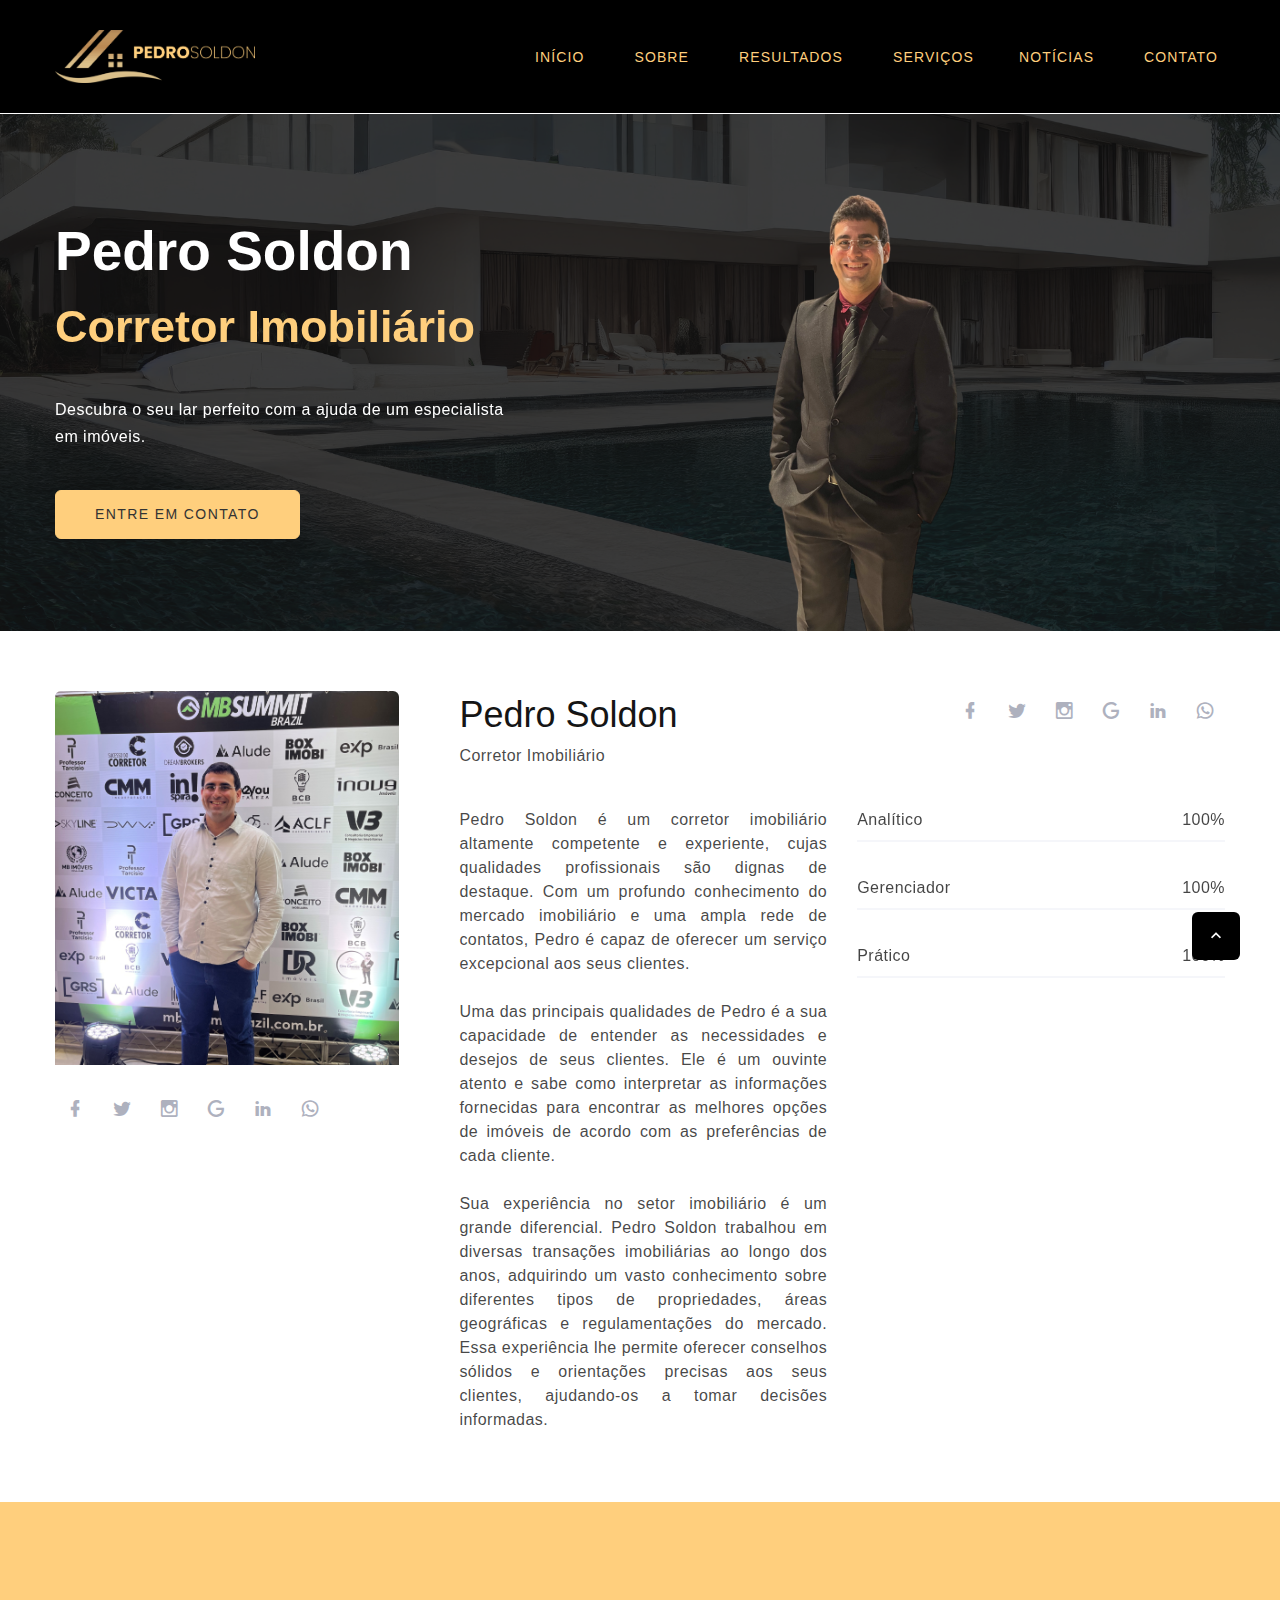
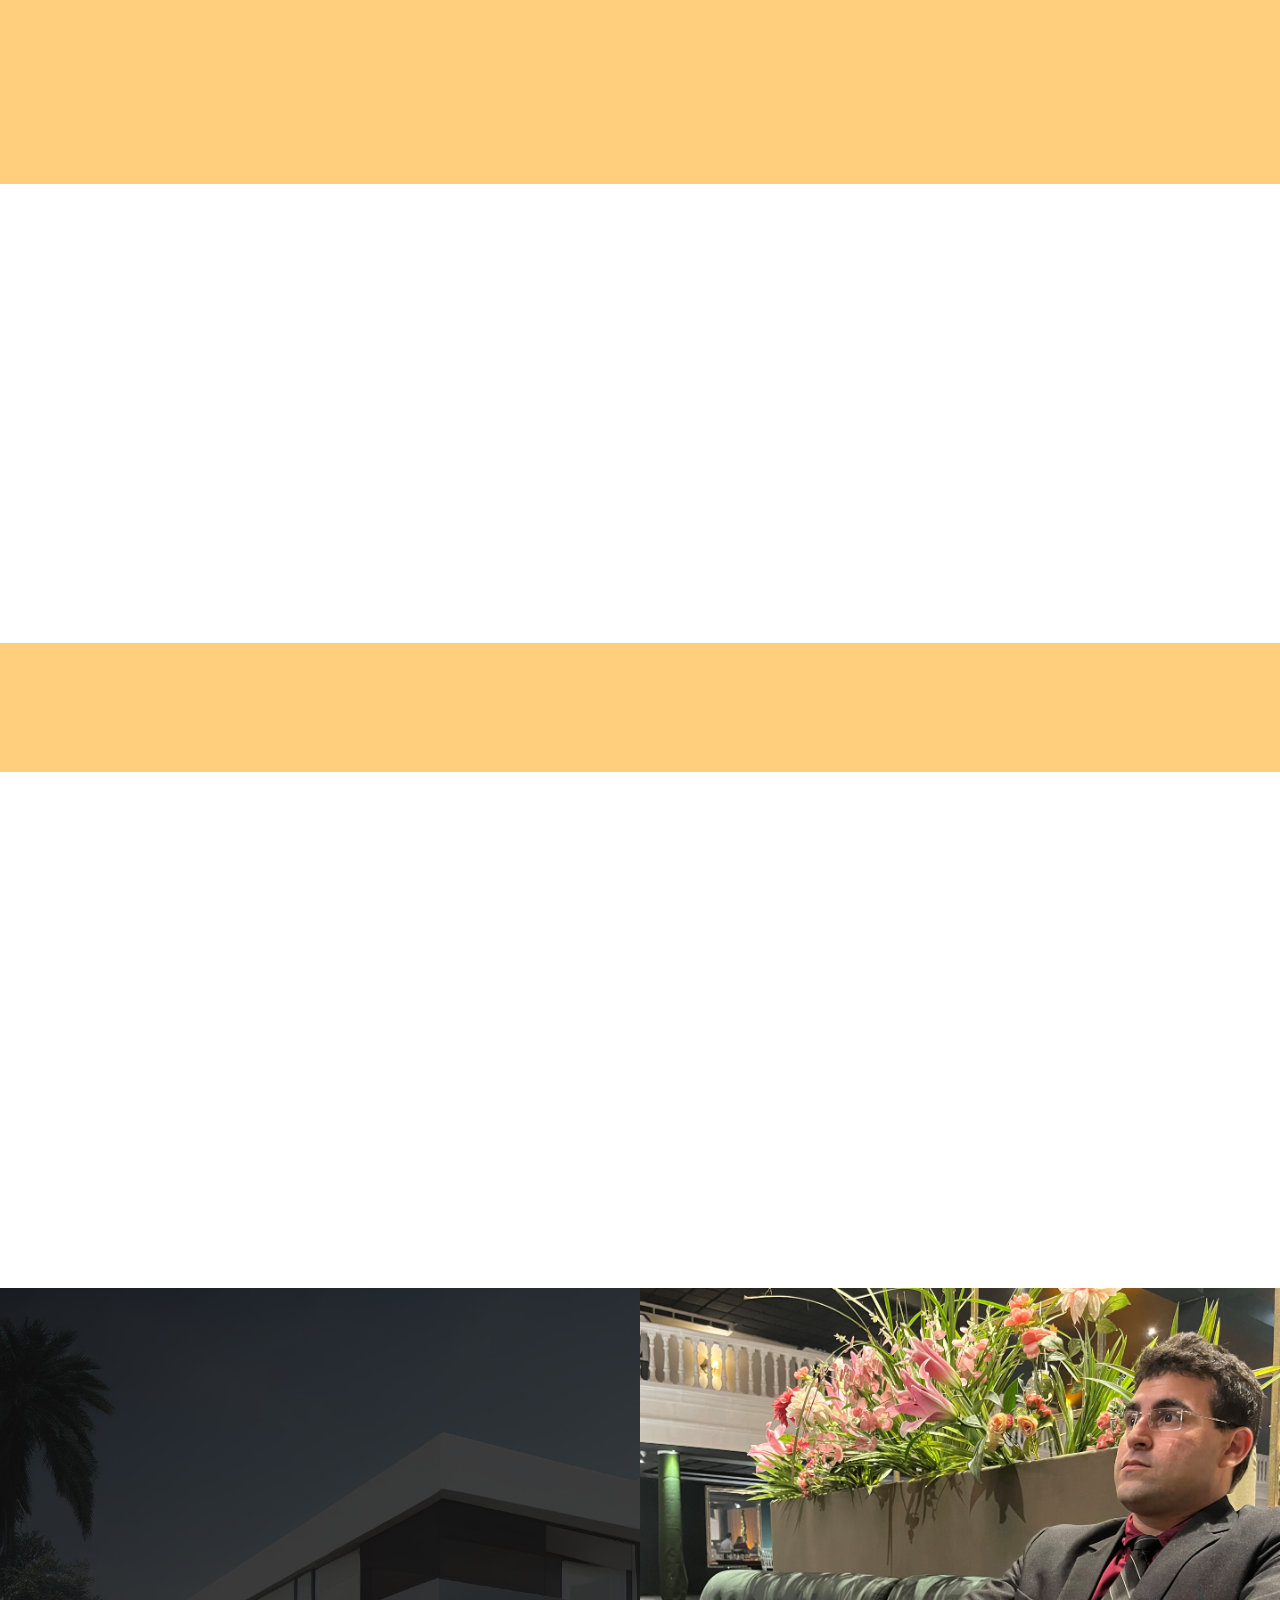
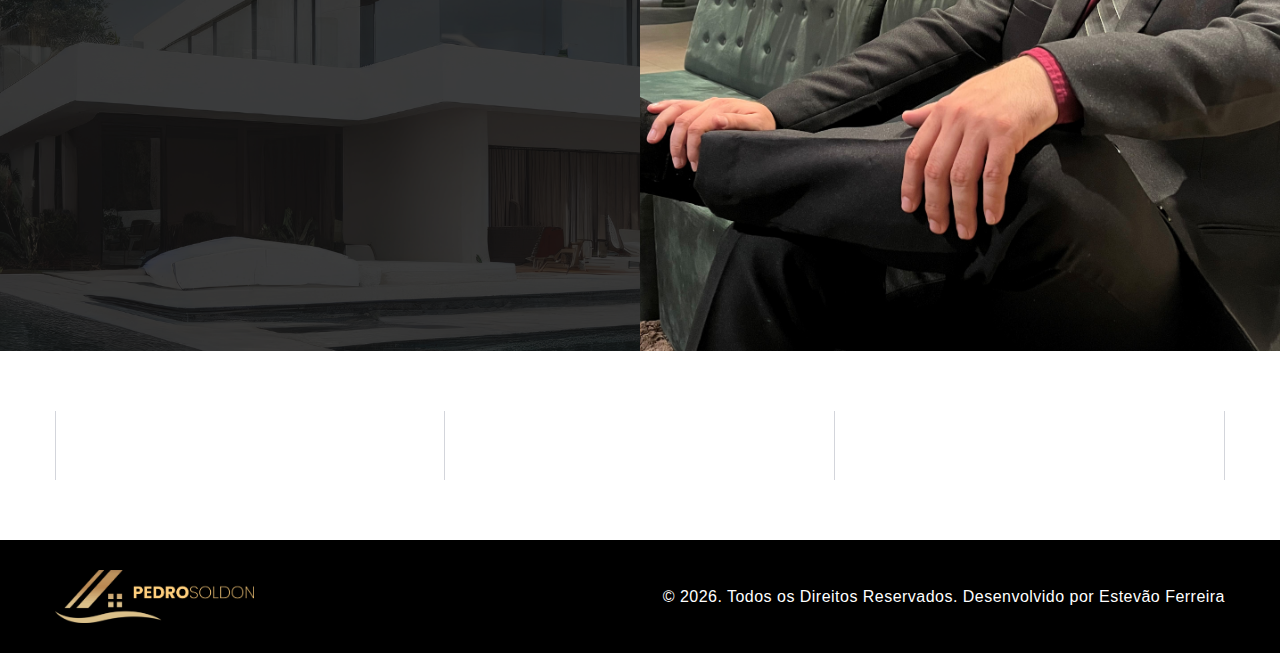
==== commit 735252e7: "Finalizando para o meet segunda" ====
--- a/index.html
+++ b/index.html
@@ -37,27 +37,30 @@
                 <!-- RD Navbar Toggle-->
                 <button class="rd-navbar-toggle" data-rd-navbar-toggle="#rd-navbar-nav-wrap-1"><span></span></button>
                 <!-- RD Navbar Brand--><a class="rd-navbar-brand" href="index.html"><img src="images/logo_pedro.png"
-                    alt="" style="width: 100%; " /></a>
+                    alt="" style="width: 100%;" /></a>
               </div>
               <div class="rd-navbar-main-element">
                 <div class="rd-navbar-nav-wrap" id="rd-navbar-nav-wrap-1">
                   <!-- RD Navbar Nav-->
                   <ul class="rd-navbar-nav">
-                    <li class="rd-nav-item"><a class="rd-nav-link" href="index.html">Início</a>
+                    <li class="rd-nav-item"><a class="rd-nav-link" href="index.html" style="color: #FFCF7D;">Início</a>
                     </li>
-                    <li class="rd-nav-item"><a class="rd-nav-link" href="our-founder.html">Sobre</a>
+                    <li class="rd-nav-item"><a class="rd-nav-link" href="our-founder.html"
+                        style="color: #FFCF7D;">Sobre</a>
                     </li>
-                    <li class="rd-nav-item"><a class="rd-nav-link" href="typography.html">Resultados</a>
+                    <li class="rd-nav-item"><a class="rd-nav-link" href="typography.html"
+                        style="color: #FFCF7D;">Resultados</a>
                     </li>
-                    <li class="rd-nav-item "><a class="rd-nav-link" href="contacts.html">Serviços</a>
-                    <li class="rd-nav-item "><a class="rd-nav-link" href="contacts.html">Notícias</a>
+                    <li class="rd-nav-item "><a class="rd-nav-link" href="contacts.html"
+                        style="color: #FFCF7D;">Serviços</a>
+                    <li class="rd-nav-item "><a class="rd-nav-link" href="contacts.html"
+                        style="color: #FFCF7D;">Notícias</a>
                     </li>
-                    <li class="rd-nav-item "><a class="rd-nav-link" href="contacts.html">Contato</a>
+                    <li class="rd-nav-item "><a class="rd-nav-link" href="contacts.html"
+                        style="color: #FFCF7D;">Contato</a>
                     </li>
-
                   </ul>
                 </div>
-
               </div>
             </div>
           </div>
@@ -65,10 +68,9 @@
       </div>
     </header>
     <!-- FScreen-->
-    <section class="section section-halfscreen bg-image">
+    <section class="section section-halfscreen bg-image" style="background-image: url(images/teste.png);">
       <div class="section-halfscreen-inner">
-        <div class="section-halfscreen-image wow fadeIn"
-          style="background-image: url(images/header-bg-pedro.jpg); margin-top: -1px;">
+        <div class="section-halfscreen-image wow fadeIn">
         </div>
         <div class="container">
           <div class="row">
@@ -76,14 +78,16 @@
               <div class="section-halfscreen-content">
                 <div class="wow-outer heading-3">
                   <h2 class="wow fadeInUp" data-wow-delay=".2s">
-                    <span class="font-weight-bold">Pedro Soldon</span><br>
-                    <span class="font-weight-bold sumbol text-primary" style="font-size: 45px;">Corretor
+                    <span class="font-weight-bold" style="color: white;">Pedro Soldon</span><br>
+                    <span class="font-weight-bold sumbol" style="font-size: 45px; color: #FFCF7D;">Corretor
                       Imobiliário</span>
                 </div>
                 <div class="wow-outer p">
-                  <p class="custom-article wow fadeInDown" data-wow-delay=".2s">Descubra o seu lar perfeito com a ajuda
+                  <p class="custom-article wow fadeInDown" data-wow-delay=".2s" style="color: white;">Descubra o seu lar
+                    perfeito com a ajuda
                     de um especialista em imóveis.</p>
-                </div><a class="button button-primary button-winona wow fadeIn" href="#">Entre em contato</a>
+                </div><a class="button button-primary button-winona wow fadeIn" href="#">Entre em
+                  contato</a>
               </div>
             </div>
           </div>
@@ -95,14 +99,23 @@
         <!-- Profile Modern-->
         <article class="profile-modern">
           <div class="profile-modern-figure"><img class="profile-modern-image" src="images/IMG_3670.jpg" alt=""
-              width="336" height="336" /><a class="profile-modern-button" href="#"><span
-                class="icon mdi mdi-facebook-messenger"></span><span class="icon mdi mdi-facebook-messenger"></span></a>
+              width="336" height="336" /><br>
+            <div class="profile-modern-item">
+              <div class="group group-xs group-middle">
+                <a class="icon icon-sm icon-creative mdi mdi-facebook" href="#"></a>
+                <a class="icon icon-sm icon-creative mdi mdi-twitter" href="#"></a>
+                <a class="icon icon-sm icon-creative mdi mdi-instagram" href="#"></a>
+                <a class="icon icon-sm icon-creative mdi mdi-google" href="#"></a>
+                <a class="icon icon-sm icon-creative mdi mdi-linkedin" href="#"></a>
+                <a class="icon icon-sm icon-creative mdi mdi-whatsapp whatsapp-icon" href="#"></a>
+              </div>
+            </div>
           </div>
           <div class="profile-modern-main">
             <div class="profile-modern-header">
               <div class="profile-modern-header-item">
                 <h3>Pedro Soldon</h3>
-                <p>Fundador, Corretor Imobiliário</p>
+                <p>Corretor Imobiliário</p>
               </div>
               <div class="profile-modern-item">
                 <div class="group group-xs group-middle">
@@ -112,16 +125,55 @@
                   <a class="icon icon-sm icon-creative mdi mdi-google" href="#"></a>
                   <a class="icon icon-sm icon-creative mdi mdi-linkedin" href="#"></a>
                   <a class="icon icon-sm icon-creative mdi mdi-whatsapp whatsapp-icon" href="#"></a>
-
-
                 </div>
               </div>
             </div>
             <div class="row row-30">
               <div class="col-lg-6">
-                <p>Aqui, terá um resumo sobre a sua trajetória profissional!</p>
-              </div>
-
+                <p style="text-align: justify;">Pedro Soldon é um corretor imobiliário altamente competente e
+                  experiente, cujas qualidades
+                  profissionais são dignas de destaque. Com um profundo conhecimento do mercado imobiliário e uma ampla
+                  rede de contatos, Pedro é capaz de oferecer um serviço excepcional aos seus clientes.<br><br>
+
+                  Uma das principais qualidades de Pedro é a sua capacidade de entender as necessidades e desejos de
+                  seus clientes. Ele é um ouvinte atento e sabe como interpretar as informações fornecidas para
+                  encontrar as melhores opções de imóveis de acordo com as preferências de cada cliente.<br><br>
+
+                  Sua experiência no setor imobiliário é um grande diferencial. Pedro Soldon trabalhou em diversas
+                  transações imobiliárias ao longo dos anos, adquirindo um vasto conhecimento sobre diferentes tipos de
+                  propriedades, áreas geográficas e regulamentações do mercado. Essa experiência lhe permite oferecer
+                  conselhos sólidos e orientações precisas aos seus clientes, ajudando-os a tomar decisões informadas.
+                </p>
+              </div>
+              <div class="col-lg-6">
+                <!-- Linear progress bar-->
+                <article class="progress-linear">
+                  <div class="progress-header">
+                    <p>Analítico</p><span class="progress-value">100</span>
+                  </div>
+                  <div class="progress-bar-linear-wrap">
+                    <div class="progress-bar-linear"></div>
+                  </div>
+                </article>
+                <!-- Linear progress bar-->
+                <article class="progress-linear">
+                  <div class="progress-header">
+                    <p>Gerenciador</p><span class="progress-value">100</span>
+                  </div>
+                  <div class="progress-bar-linear-wrap">
+                    <div class="progress-bar-linear"></div>
+                  </div>
+                </article>
+                <!-- Linear progress bar-->
+                <article class="progress-linear">
+                  <div class="progress-header">
+                    <p>Prático</p><span class="progress-value">100</span>
+                  </div>
+                  <div class="progress-bar-linear-wrap">
+                    <div class="progress-bar-linear"></div>
+                  </div>
+                </article>
+              </div>
             </div>
           </div>
         </article>
@@ -135,33 +187,36 @@
           <div class="col-sm-6 col-lg-4 wow-outer">
             <!-- Box Minimal-->
             <article class="box-minimal">
-              <div class="box-minimal-icon linearicons-pie-chart wow fadeIn"></div>
+              <div class="box-minimal-icon linearicons-pie-chart wow fadeIn" style="color: black;"></div>
               <div class="box-minimal-main wow-outer">
-                <h4 class="box-minimal-title wow slideInDown">Analytics</h4>
-                <p class="wow fadeInUpSmall">Let us help you set the right direction with analytics services to build a
-                  successful business.</p>
+                <h4 class="box-minimal-title wow slideInDown">Analítico</h4>
+                <p class="box-minimal-title wow slideInDown">Conte comigo para te direcionar na direção certa, com
+                  orientações precisas
+                  para você fazer um ótimo negócio!</p>
               </div>
             </article>
           </div>
           <div class="col-sm-6 col-lg-4 wow-outer">
             <!-- Box Minimal-->
             <article class="box-minimal">
-              <div class="box-minimal-icon linearicons-briefcase wow fadeIn" data-wow-delay=".1s"></div>
+              <div class="box-minimal-icon linearicons-briefcase wow fadeIn" data-wow-delay=".1s" style="color: black;">
+              </div>
               <div class="box-minimal-main wow-outer">
-                <h4 class="box-minimal-title wow slideInDown" data-wow-delay=".1s">Management</h4>
-                <p class="wow fadeInUpSmall" data-wow-delay=".1s">The business management services we offer allow CEOs
-                  to better manage the vital business processes.</p>
+                <h4 class="box-minimal-title wow slideInDown" data-wow-delay=".1s">Gerenciador</h4>
+                <p class="box-minimal-title wow slideInDown" data-wow-delay=".1s">Conheço a rotina corrida de meus
+                  clientes, por isso garanto as melhores negociações e gerenciamento de ofertas.</p>
               </div>
             </article>
           </div>
           <div class="col-sm-6 col-lg-4 wow-outer">
             <!-- Box Minimal-->
             <article class="box-minimal">
-              <div class="box-minimal-icon linearicons-credit-card wow fadeIn" data-wow-delay=".2s"></div>
+              <div class="box-minimal-icon linearicons-credit-card wow fadeIn" data-wow-delay=".2s"
+                style="color: black;"></div>
               <div class="box-minimal-main wow-outer">
-                <h4 class="box-minimal-title wow slideInDown" data-wow-delay=".2s">Finance</h4>
-                <p class="wow fadeInUpSmall" data-wow-delay=".2s">Diverse financial solutions provided by our experts
-                  guarantee increased profits for your business.</p>
+                <h4 class="box-minimal-title wow slideInDown" data-wow-delay=".2s">Prático</h4>
+                <p class="box-minimal-title wow slideInDown" data-wow-delay=".2s">Sempre com as melhores ofertas,
+                  conheço a fórmula para você economizar na hora da compra.</p>
               </div>
             </article>
           </div>
@@ -171,10 +226,9 @@
     <!-- Advantages and Achievements-->
     <section class="section section-lg text-center">
       <div class="container">
-        <h3 class="wow-outer"><span class="wow slideInUp">Our Achievements</span></h3>
-        <p class="wow-outer"><span class="text-width-1 wow slideInDown">Since our establishment in 2002, our team has
-            achieved a lot. Below are some statistics and interesting facts about our business consulting
-            company.</span></p>
+        <h3 class="wow-outer"><span class="wow slideInUp">Meus Resultados</span></h3>
+        <p class="wow-outer"><span class="text-width-1 wow slideInDown">Desde que comecei em XXX, venho acumulando
+            resultados e ótimas avaliações!</span></p>
         <div class="row row-50">
           <div class="col-6 col-md-3 wow-outer">
             <!-- Counter Minimal-->
@@ -183,7 +237,7 @@
               <div class="counter-minimal-main">
                 <div class="counter">12</div>
               </div>
-              <h5 class="counter-minimal-title">International Awards</h5>
+              <h5 class="counter-minimal-title">Prêmios</h5>
             </article>
           </div>
           <div class="col-6 col-md-3 wow-outer">
@@ -193,7 +247,7 @@
               <div class="counter-minimal-main">
                 <div class="counter">99</div><span class="value">%</span>
               </div>
-              <h5 class="counter-minimal-title">Satisfied Clients</h5>
+              <h5 class="counter-minimal-title">Clientes satisfeitos</h5>
             </article>
           </div>
           <div class="col-6 col-md-3 wow-outer">
@@ -201,9 +255,10 @@
             <article class="counter-minimal wow slideInDown">
               <div class="counter-minimal-icon linearicons-flag"></div>
               <div class="counter-minimal-main">
+                <span class="value">+</span>
                 <div class="counter">15</div>
               </div>
-              <h5 class="counter-minimal-title">Years of Experience</h5>
+              <h5 class="counter-minimal-title">Anos de experiência</h5>
             </article>
           </div>
           <div class="col-6 col-md-3 wow-outer">
@@ -211,9 +266,10 @@
             <article class="counter-minimal wow slideInDown">
               <div class="counter-minimal-icon linearicons-lamp"></div>
               <div class="counter-minimal-main">
-                <div class="counter">54</div>
-              </div>
-              <h5 class="counter-minimal-title">Qualified Employees</h5>
+                <span class="value">+</span>
+                <div class="counter">99</div>
+              </div>
+              <h5 class="counter-minimal-title">Imóveis vendidos</h5>
             </article>
           </div>
         </div>
@@ -225,230 +281,79 @@
         <div class="row justify-content-center">
           <div class="col-sm-10 col-md-12">
             <div class="box-cta-thin">
-              <h4 class="title wow-outer"><span class="wow slideInRight">Helping Business Owners Worldwide</span></h4>
+              <h4 class="title wow-outer"><span class="wow slideInRight" style="color: black;">Ajudando a realizar o seu
+                  sonho de uma
+                  casa!</span></h4>
               <div class="wow-outer button-outer"><a class="button button-white-outline button-winona wow slideInLeft"
-                  href="contacts.html">Get in Touch</a></div>
-            </div>
-          </div>
-        </div>
-      </div>
-    </section>
-    <!-- Services-->
-    <section class="section section-lg bg-gray-100 text-center">
-      <div class="container">
-        <h3 class="wow-outer"><span class="wow slideInUp">What We Offer</span></h3>
-        <div class="row row-30">
-          <div class="col-sm-6 col-lg-4 wow-outer">
-            <!-- Box Creative-->
-            <article class="box-creative wow slideInDown">
-              <div class="box-creative-icon linearicons-power"></div>
-              <h4 class="box-creative-title"><a href="#">Market Analysis</a></h4>
-              <p>This service helps you discover the attractiveness of your products for customers taking buying
-                patterns into account.</p>
-            </article>
-          </div>
-          <div class="col-sm-6 col-lg-4 wow-outer">
-            <!-- Box Creative-->
-            <article class="box-creative wow slideInDown" data-wow-delay=".05s">
-              <div class="box-creative-icon linearicons-binoculars"></div>
-              <h4 class="box-creative-title"><a href="#">Strategic Planning</a></h4>
-              <p>Strategic Planning can help you clarify your vision and mission, and reach your goals as you build your
-                company’s strategy.</p>
-            </article>
-          </div>
-          <div class="col-sm-6 col-lg-4 wow-outer">
-            <!-- Box Creative-->
-            <article class="box-creative wow slideInDown" data-wow-delay=".1s">
-              <div class="box-creative-icon linearicons-bubble-text"></div>
-              <h4 class="box-creative-title"><a href="#">Consultations</a></h4>
-              <p>We also provide free consultations to clients looking for better understanding of their business
-                capabilities.</p>
-            </article>
-          </div>
-        </div>
-      </div>
-    </section>
+                  href="contacts.html">Entre em contato</a></div>
+            </div>
+          </div>
+        </div>
+      </div>
+    </section>
+
     <!-- Recent News-->
     <section class="section section-lg text-center">
       <div class="container">
-        <h3 class="wow-outer"><span class="wow slideInDown">Recent News</span></h3>
+        <h3 class="wow-outer"><span class="wow slideInDown">Instagram</span></h3>
         <div class="row row-30">
           <div class="col-sm-6 col-md-4 col-lg-3 wow-outer">
             <!-- Post Tiny-->
             <article class="post-tiny wow fadeSlideInDown"><a class="post-tiny-media" href="#"><img
                   src="images/blog-layouts-1-270x184.jpg" alt="" width="270" height="184" /></a>
-              <h5 class="post-tiny-title"><a href="#">Market Research Tips for Business Owners</a></h5>
-              <time class="post-tiny-time" datetime="2017">2 days ago</time>
-            </article>
-          </div>
-          <div class="col-sm-6 col-md-4 col-lg-3 wow-outer">
-            <!-- Post Tiny-->
-            <article class="post-tiny wow fadeSlideInDown" data-wow-delay=".05s"><a class="post-tiny-media"
-                href="#"><img src="images/blog-layouts-2-270x184.jpg" alt="" width="270" height="184" /></a>
-              <h5 class="post-tiny-title"><a href="#">Managing Your Company Finances</a></h5>
-              <time class="post-tiny-time" datetime="2017">2 days ago</time>
-            </article>
-          </div>
-          <div class="col-sm-6 col-md-4 col-lg-3 wow-outer">
-            <!-- Post Tiny-->
-            <article class="post-tiny wow fadeSlideInDown" data-wow-delay=".1s"><a class="post-tiny-media" href="#"><img
-                  src="images/blog-layouts-3-270x184.jpg" alt="" width="270" height="184" /></a>
-              <h5 class="post-tiny-title"><a href="#">Efficient Accounting for Your Business</a></h5>
-              <time class="post-tiny-time" datetime="2017">2 days ago</time>
-            </article>
-          </div>
-          <div class="col-sm-6 col-md-4 col-lg-3 wow-outer">
-            <!-- Post Tiny-->
-            <article class="post-tiny wow fadeSlideInDown" data-wow-delay=".15s"><a class="post-tiny-media"
-                href="#"><img src="images/blog-layouts-4-270x184.jpg" alt="" width="270" height="184" /></a>
-              <h5 class="post-tiny-title"><a href="#">Applying Innovations in Management</a></h5>
-              <time class="post-tiny-time" datetime="2017">2 days ago</time>
-            </article>
-          </div>
+            </article>
+          </div>
+
         </div>
         <div class="wow-outer button-outer offset-top-2"><a
-            class="button button-dark-outline button-winona wow slideInUp" href="#">View all Blog posts</a></div>
+            class="button button-dark-outline button-winona wow slideInUp" href="#">Ver Perfil</a></div>
       </div>
     </section>
     <!-- A Few Words About Us-->
-    <section class="section bg-gray-100">
+    <section class="section bg-gray-200" style="background-image: url(images/bg-2.png);">
       <div class="range justify-content-xl-between">
         <div class="cell-lg-6 cell-xl-5 align-self-center container">
           <div class="row">
             <div class="col-md-10 cell-inner">
-              <div class="section-lg inset-right-2">
-                <h3 class="wow-outer"><span class="wow slideInDown">A Few Words About Us</span></h3>
-                <p class="wow fadeIn">Consulter is a business consulting company with more than 10 years of experience
-                  in the industry offering reliable and affordable services to a wide range of clients.</p>
-                <div class="progress-linear-outer wow-outer">
-                  <!-- Linear progress bar-->
-                  <article class="progress-linear wow slideInDown" data-wow-delay=".05s">
-                    <div class="progress-header">
-                      <p>Consulting</p><span class="progress-value">90</span>
-                    </div>
-                    <div class="progress-bar-linear-wrap">
-                      <div class="progress-bar-linear"></div>
-                    </div>
-                  </article>
-                </div>
-                <div class="progress-linear-outer wow-outer">
-                  <!-- Linear progress bar-->
-                  <article class="progress-linear progress-linear-color-1 wow slideInDown" data-wow-delay=".1s">
-                    <div class="progress-header">
-                      <p>Analysis</p><span class="progress-value">65</span>
-                    </div>
-                    <div class="progress-bar-linear-wrap">
-                      <div class="progress-bar-linear"></div>
-                    </div>
-                  </article>
-                </div>
-                <div class="progress-linear-outer wow-outer">
-                  <!-- Linear progress bar-->
-                  <article class="progress-linear progress-linear-color-2 wow slideInDown" data-wow-delay=".15s">
-                    <div class="progress-header">
-                      <p>Research</p><span class="progress-value">100</span>
-                    </div>
-                    <div class="progress-bar-linear-wrap">
-                      <div class="progress-bar-linear"></div>
-                    </div>
-                  </article>
-                </div>
-                <div class="progress-linear-outer wow-outer">
-                  <!-- Linear progress bar-->
-                  <article class="progress-linear progress-linear-color-3 wow slideInDown" data-wow-delay=".2s">
-                    <div class="progress-header">
-                      <p>Strategy</p><span class="progress-value">75</span>
-                    </div>
-                    <div class="progress-bar-linear-wrap">
-                      <div class="progress-bar-linear"></div>
-                    </div>
-                  </article>
-                </div>
-                <div class="wow-outer button-outer"><a class="button button-primary button-winona wow slideInUp"
-                    href="about-me.html">Read more</a></div>
-              </div>
-            </div>
-          </div>
-        </div>
-        <div class="cell-lg-6 height-fill">
-          <div class="figure-card">
-            <div class="figure-card-sizer"></div><img src="images/screens-2-960x762.jpg" alt="" width="960"
-              height="762" />
-          </div>
-        </div>
-      </div>
-    </section>
-    <!-- Partners-->
-    <section class="section section-sm">
-      <div class="container">
-        <div class="layout-bordered">
-          <div class="layout-bordered-item wow-outer">
-            <div class="layout-bordered-item-inner wow slideInUp">
-              <div class="icon icon-lg mdi mdi-phone text-primary"></div>
-              <ul class="list-0">
-                <li><a class="link-default" href="tel:#">1-800-1234-678</a></li>
-                <li><a class="link-default" href="tel:#">1-800-9876-098</a></li>
-              </ul>
-            </div>
-          </div>
-          <div class="layout-bordered-item wow-outer">
-            <div class="layout-bordered-item-inner wow slideInUp">
-              <div class="icon icon-lg mdi mdi-email text-primary"></div><a class="link-default"
-                href="mailto:#">info@demolink.org</a>
-            </div>
-          </div>
-          <div class="layout-bordered-item wow-outer">
-            <div class="layout-bordered-item-inner wow slideInUp">
-              <div class="icon icon-lg mdi mdi-map-marker text-primary"></div><a class="link-default" href="#">2130
-                Fulton Street San Diego, CA 94117-1080 USA</a>
-            </div>
-          </div>
-        </div>
-      </div>
-    </section>
-    <!-- Map & contacts-->
-    <section class="section bg-gray-100">
-      <div class="range justify-content-xl-between">
-        <div class="cell-xl-6 align-self-center container">
-          <div class="row">
-            <div class="col-lg-9 cell-inner">
               <div class="section-lg">
-                <h3 class="wow-outer"><span class="wow slideInDown">Contact Us</span></h3>
+                <h3 class="wow-outer"><span class="wow slideInDown" style="color: white;">Fale comigo</span></h3>
                 <!-- RD Mailform-->
                 <form class="rd-form rd-mailform" data-form-output="form-output-global" data-form-type="contact"
                   method="post" action="bat/rd-mailform.php">
                   <div class="row row-10">
                     <div class="col-md-6 wow-outer">
                       <div class="form-wrap wow fadeSlideInUp">
-                        <label class="form-label-outside" for="contact-first-name">First Name</label>
+                        <label class="form-label-outside" for="contact-first-name" style="color: white;">Nome</label>
                         <input class="form-input" id="contact-first-name" type="text" name="name"
                           data-constraints="@Required">
                       </div>
                     </div>
                     <div class="col-md-6 wow-outer">
                       <div class="form-wrap wow fadeSlideInUp">
-                        <label class="form-label-outside" for="contact-last-name">Last Name</label>
+                        <label class="form-label-outside" for="contact-last-name"
+                          style="color: white;">Sobrenome</label>
                         <input class="form-input" id="contact-last-name" type="text" name="name"
                           data-constraints="@Required">
                       </div>
                     </div>
                     <div class="col-md-6 wow-outer">
                       <div class="form-wrap wow fadeSlideInUp">
-                        <label class="form-label-outside" for="contact-email">E-mail</label>
+                        <label class="form-label-outside" for="contact-email" style="color: white;">E-mail</label>
                         <input class="form-input" id="contact-email" type="email" name="email"
                           data-constraints="@Email @Required">
                       </div>
                     </div>
                     <div class="col-md-6 wow-outer">
                       <div class="form-wrap wow fadeSlideInUp">
-                        <label class="form-label-outside" for="contact-phone">Phone</label>
+                        <label class="form-label-outside" for="contact-phone" style="color: white;">Telefone</label>
                         <input class="form-input" id="contact-phone" type="text" name="phone"
                           data-constraints="@PhoneNumber">
                       </div>
                     </div>
                     <div class="col-12 wow-outer">
                       <div class="form-wrap wow fadeSlideInUp">
-                        <label class="form-label-outside" for="contact-message">Your Message</label>
+                        <label class="form-label-outside" for="contact-message" style="color: white;">Sua
+                          Mensagem</label>
                         <textarea class="form-input" id="contact-message" name="message"
                           data-constraints="@Required"></textarea>
                       </div>
@@ -456,29 +361,58 @@
                   </div>
                   <div class="group group-middle">
                     <div class="wow-outer">
-                      <button class="button button-primary button-winona wow slideInRight" type="submit">Send
-                        Message</button>
-                    </div>
-                    <p>or use</p>
-                    <div class="wow-outer"><a
-                        class="button button-primary-outline button-icon button-icon-left button-winona wow slideInLeft"
-                        href="#"><span class="icon text-primary mdi mdi-facebook-messenger"></span>Messenger</a></div>
+                      <button class="button button-primary button-winona wow slideInRight" type="submit">Enviar</button>
+                    </div>
+
                   </div>
                 </form>
               </div>
             </div>
           </div>
         </div>
-
-      </div>
-    </section>
-    <footer class="section footer-minimal bg-primary-darken">
-      <div class="container">
-        <div class="footer-minimal-inner"><a class="brand" href="index.html"><img src="images/logo-light-398x45.png"
-              alt="" width="199" height="22" /></a>
+        <div class="cell-lg-6 height-fill">
+          <div class="figure-card">
+            <div class="figure-card-sizer"></div><img src="images/bg-pedro.jpg" alt="" width="960" height="762" />
+          </div>
+        </div>
+      </div>
+    </section>
+    <!-- Partners-->
+    <section class="section section-sm">
+      <div class="container">
+        <div class="layout-bordered">
+          <div class="layout-bordered-item wow-outer">
+            <div class="layout-bordered-item-inner wow slideInUp">
+              <div class="icon icon-lg mdi mdi-phone text-primary"></div>
+              <ul class="list-0">
+                <li><a class="link-default" href="tel:#">(85) 9.8821-4921</a></li>
+              </ul>
+            </div>
+          </div>
+          <div class="layout-bordered-item wow-outer">
+            <div class="layout-bordered-item-inner wow slideInUp">
+              <div class="icon icon-lg mdi mdi-email text-primary"></div><a class="link-default"
+                href="mailto:#">pedrosondol@pedrosoldon.com</a>
+            </div>
+          </div>
+          <div class="layout-bordered-item wow-outer">
+            <div class="layout-bordered-item-inner wow slideInUp">
+              <div class="icon icon-lg mdi mdi-map-marker text-primary"></div><a class="link-default" href="#">Rua X
+                Bairro X</a>
+            </div>
+          </div>
+        </div>
+      </div>
+    </section>
+
+    <footer class="section footer-minimal bg-primary-darken2">
+      <div class="container">
+        <div class="footer-minimal-inner"><a class="brand" href="index.html"><img src="images/logo_pedro.png" alt=""
+              width="199" height="22" /></a>
           <!-- Rights-->
-          <p class="rights"><span>&copy;&nbsp;</span><span class="copyright-year"></span>. All Rights Reserved. Design
-            by <a href="https://www.templatemonster.com">TemplateMonster</a></p>
+          <p class="rights" style="color: white;"><span>&copy;&nbsp;</span><span class="copyright-year"
+              style="color: white;"></span>. Todos os Direitos Reservados. Desenvolvido
+            por <a href="https://www.estevaoferreiradev.com">Estevão Ferreira</a></p>
         </div>
       </div>
     </footer>
--- a/css/style.css
+++ b/css/style.css
@@ -2075,16 +2075,16 @@
 
 .button.button-primary,
 .button.button-primary:focus {
-	color: #fff;
-	background-color: #354879;
-	border-color: #354879;
+	color: #333;
+	background-color: #FFCF7D;
+	border-color: #FFCF7D;
 }
 
 .button.button-primary:hover,
 .button.button-primary:active {
 	color: #fff;
-	background-color: #28334f;
-	border-color: #28334f;
+	background-color: #FFCF7D;
+	border-color: #FFCF7D;
 }
 
 html .button.button-primary-lighten,
@@ -8088,6 +8088,7 @@
 
 .section-halfscreen {
 	position: relative;
+	padding-top: 10px;
 }
 
 .section-halfscreen-inner {
@@ -8103,7 +8104,9 @@
 	background-size: cover;
 	background-position: center center;
 	background-repeat: no-repeat;
-}
+	width: 192;
+}
+
 
 .section-halfscreen-image::before {
 	content: '';
@@ -8114,7 +8117,10 @@
 	left: 0;
 	z-index: 1;
 	pointer-events: none;
-	background: linear-gradient(to right, rgba(255, 255, 255, 0.6), rgba(255, 255, 255, 0.4));
+	background-size: cover;
+	background-position: center center;
+	background-repeat: no-repeat;
+	background-image: url(images/header-bg-pedro.jpg);
 }
 
 .section-halfscreen-content {
@@ -8464,7 +8470,12 @@
 * Light Backgrounds
 */
 .bg-gray-100 {
-	background-color: #f5f6fa;
+	background-color: #FFCF7D;
+}
+
+.bg-gray-200 {
+
+	background-image: url(images/teste.png);
 }
 
 /**
@@ -8499,12 +8510,13 @@
 }
 
 .bg-primary-darken {
-	background-color: #28334f;
-}
-
-.bg-primary-darker {
-	background-color: #29293a;
-}
+	background-color: #FFCF7D;
+}
+
+.bg-primary-darken2 {
+	background-color: #000;
+}
+
 
 /**
 * Background Image
@@ -9221,7 +9233,7 @@
 	height: 48px;
 	border-radius: 6px;
 	color: #fff;
-	background: #354879;
+	background: #000;
 	overflow: hidden;
 	text-align: center;
 	text-decoration: none;
@@ -9264,7 +9276,7 @@
 
 .ui-to-top:hover {
 	color: #fff;
-	background: #3d538b;
+	background: #000;
 	text-decoration: none;
 }
 
@@ -9402,7 +9414,7 @@
 .rd-navbar-toggle span {
 	width: 24px;
 	height: 2px;
-	background-color: black;
+	background-color: white;
 	backface-visibility: hidden;
 	border-radius: 5;
 }
@@ -10485,9 +10497,9 @@
 }
 
 .rd-navbar-fixed .rd-navbar-panel {
-	color: black;
+	color: #fff;
 	box-shadow: 0 0 10px 0 rgba(0, 0, 0, 0.05);
-	background: #fff;
+	background: #000;
 }
 
 .rd-navbar-fixed .rd-navbar-nav-wrap {
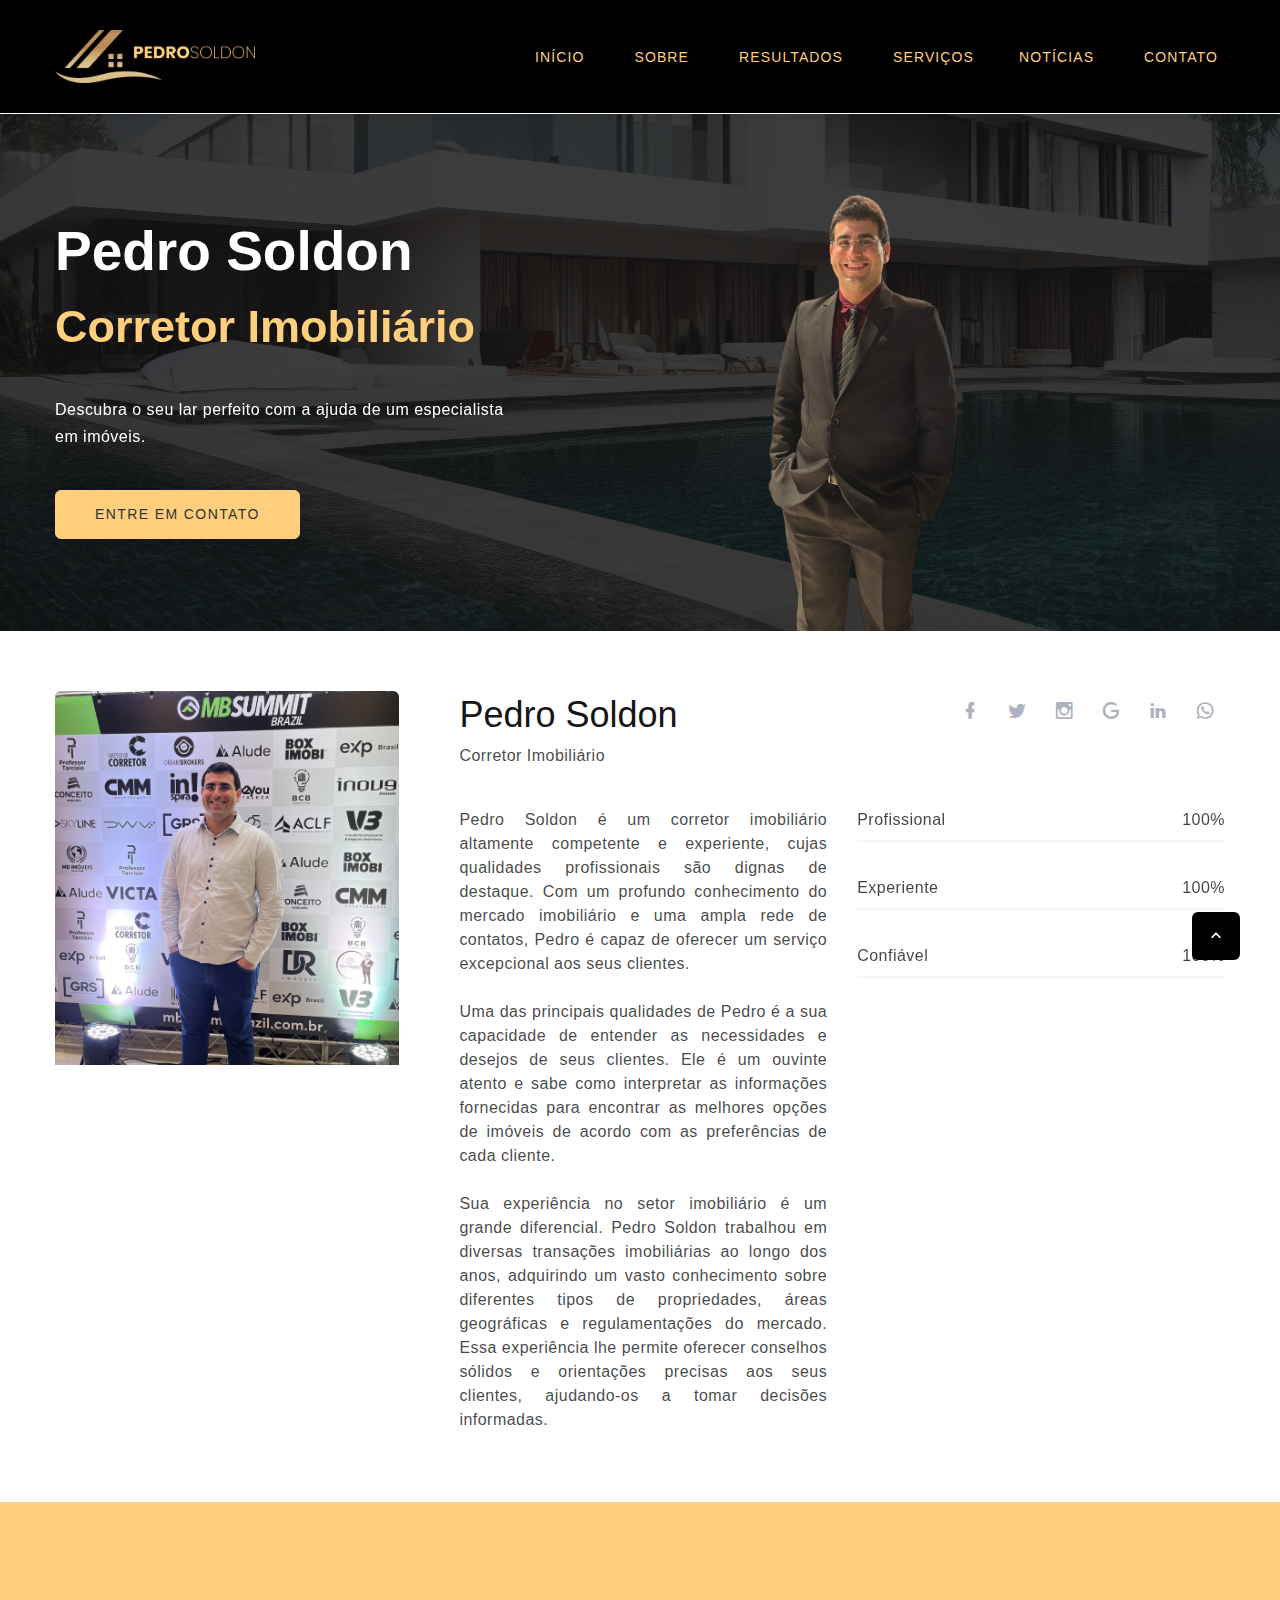
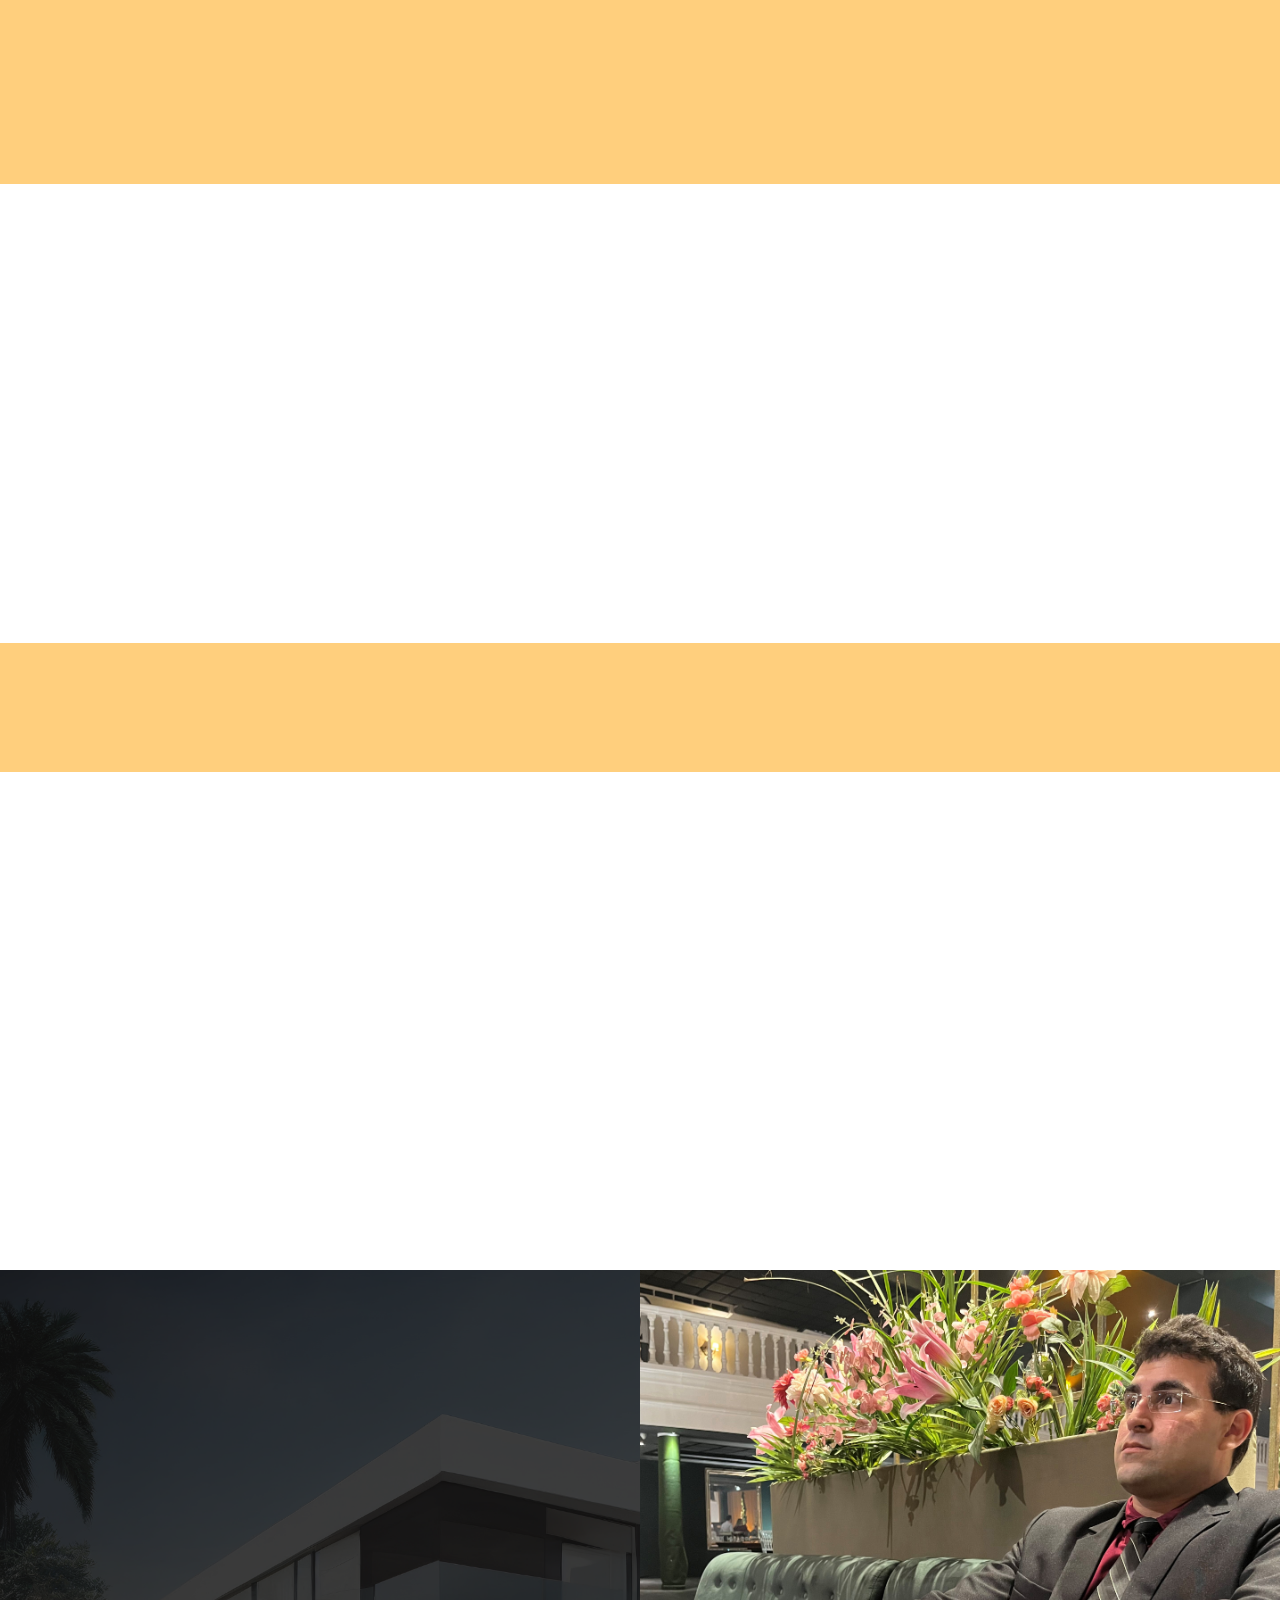
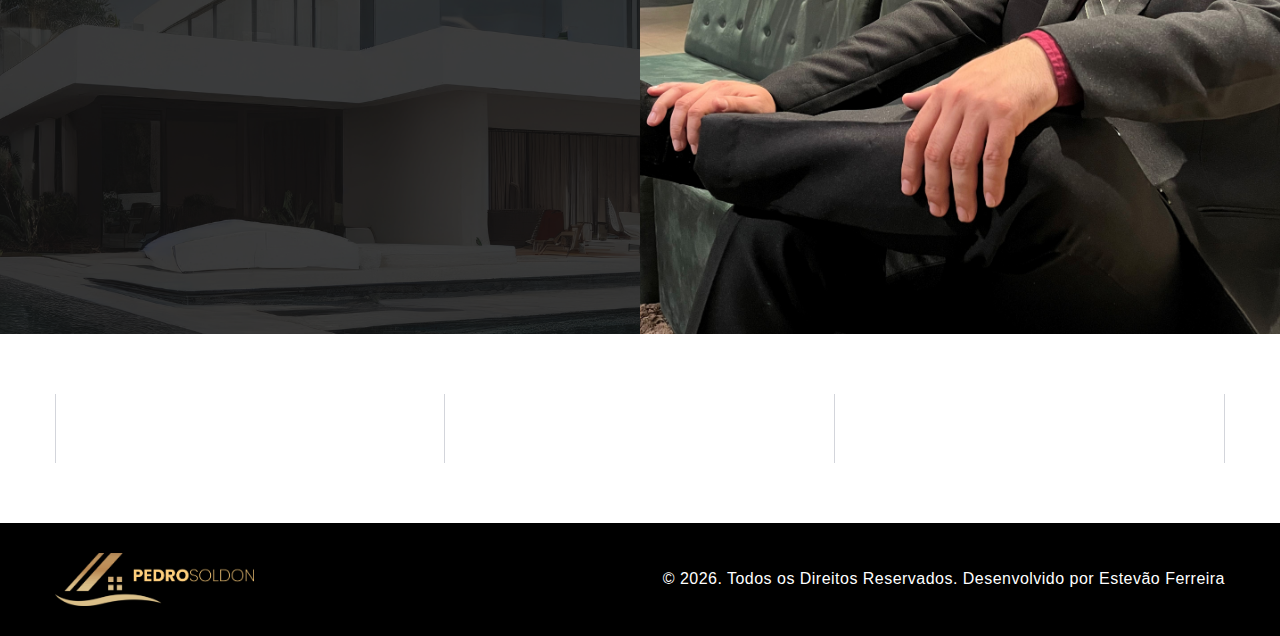
==== commit 496f7816: "Finalizado para a reunião" ====
--- a/index.html
+++ b/index.html
@@ -2,21 +2,17 @@
 <html class="wide wow-animation" lang="en">
 
 <head>
-  <title>Home</title>
+  <title>Pedro Soldon | Corretor</title>
   <meta name="format-detection" content="telephone=no">
   <meta name="viewport"
     content="width=device-width height=device-height initial-scale=1.0 maximum-scale=1.0 user-scalable=0">
   <meta http-equiv="X-UA-Compatible" content="IE=edge">
   <meta charset="utf-8">
-  <link rel="icon" href="images/favicon.ico" type="image/x-icon">
   <!-- Stylesheets-->
   <link rel="stylesheet" href="css/bootstrap.css">
   <link rel="stylesheet" href="css/fonts.css">
   <link rel="stylesheet" href="css/style.css">
-  <!--[if lt IE 10]>
-    <div style="background: #212121; padding: 10px 0; box-shadow: 3px 3px 5px 0 rgba(0,0,0,.3); clear: both; text-align:center; position: relative; z-index:1;"><a href="http://windows.microsoft.com/en-US/internet-explorer/"><img src="images/ie8-panel/warning_bar_0000_us.jpg" border="0" height="42" width="820" alt="You are using an outdated browser. For a faster, safer browsing experience, upgrade for free today."></a></div>
-    <script src="js/html5shiv.min.js"></script>
-    <![endif]-->
+
 </head>
 
 <body>
@@ -100,16 +96,7 @@
         <article class="profile-modern">
           <div class="profile-modern-figure"><img class="profile-modern-image" src="images/IMG_3670.jpg" alt=""
               width="336" height="336" /><br>
-            <div class="profile-modern-item">
-              <div class="group group-xs group-middle">
-                <a class="icon icon-sm icon-creative mdi mdi-facebook" href="#"></a>
-                <a class="icon icon-sm icon-creative mdi mdi-twitter" href="#"></a>
-                <a class="icon icon-sm icon-creative mdi mdi-instagram" href="#"></a>
-                <a class="icon icon-sm icon-creative mdi mdi-google" href="#"></a>
-                <a class="icon icon-sm icon-creative mdi mdi-linkedin" href="#"></a>
-                <a class="icon icon-sm icon-creative mdi mdi-whatsapp whatsapp-icon" href="#"></a>
-              </div>
-            </div>
+
           </div>
           <div class="profile-modern-main">
             <div class="profile-modern-header">
@@ -149,7 +136,7 @@
                 <!-- Linear progress bar-->
                 <article class="progress-linear">
                   <div class="progress-header">
-                    <p>Analítico</p><span class="progress-value">100</span>
+                    <p>Profissional</p><span class="progress-value">100</span>
                   </div>
                   <div class="progress-bar-linear-wrap">
                     <div class="progress-bar-linear"></div>
@@ -158,7 +145,7 @@
                 <!-- Linear progress bar-->
                 <article class="progress-linear">
                   <div class="progress-header">
-                    <p>Gerenciador</p><span class="progress-value">100</span>
+                    <p>Experiente</p><span class="progress-value">100</span>
                   </div>
                   <div class="progress-bar-linear-wrap">
                     <div class="progress-bar-linear"></div>
@@ -167,7 +154,7 @@
                 <!-- Linear progress bar-->
                 <article class="progress-linear">
                   <div class="progress-header">
-                    <p>Prático</p><span class="progress-value">100</span>
+                    <p>Confiável</p><span class="progress-value">100</span>
                   </div>
                   <div class="progress-bar-linear-wrap">
                     <div class="progress-bar-linear"></div>
@@ -204,7 +191,7 @@
               <div class="box-minimal-main wow-outer">
                 <h4 class="box-minimal-title wow slideInDown" data-wow-delay=".1s">Gerenciador</h4>
                 <p class="box-minimal-title wow slideInDown" data-wow-delay=".1s">Conheço a rotina corrida de meus
-                  clientes, por isso garanto as melhores negociações e gerenciamento de ofertas.</p>
+                  clientes, por isso, garanto as melhores negociações e gerenciamento de ofertas.</p>
               </div>
             </article>
           </div>
@@ -256,7 +243,7 @@
               <div class="counter-minimal-icon linearicons-flag"></div>
               <div class="counter-minimal-main">
                 <span class="value">+</span>
-                <div class="counter">15</div>
+                <div class="counter">7</div>
               </div>
               <h5 class="counter-minimal-title">Anos de experiência</h5>
             </article>
@@ -300,7 +287,7 @@
           <div class="col-sm-6 col-md-4 col-lg-3 wow-outer">
             <!-- Post Tiny-->
             <article class="post-tiny wow fadeSlideInDown"><a class="post-tiny-media" href="#"><img
-                  src="images/blog-layouts-1-270x184.jpg" alt="" width="270" height="184" /></a>
+                  src="images/bg-of.png" alt="" width="270" height="184" /></a>
             </article>
           </div>
 
@@ -383,7 +370,7 @@
         <div class="layout-bordered">
           <div class="layout-bordered-item wow-outer">
             <div class="layout-bordered-item-inner wow slideInUp">
-              <div class="icon icon-lg mdi mdi-phone text-primary"></div>
+              <div class="icon icon-lg mdi mdi-whatsapp text-primary"></div>
               <ul class="list-0">
                 <li><a class="link-default" href="tel:#">(85) 9.8821-4921</a></li>
               </ul>
--- a/css/style.css
+++ b/css/style.css
@@ -2118,27 +2118,27 @@
 .button-dark-outline,
 .button-dark-outline:focus {
 	color: #151515;
-	background-color: transparent;
+	background-color: #FFCF7D;
 	border-color: #151515;
 }
 
 .button-dark-outline:hover,
 .button-dark-outline:active {
 	color: #fff;
-	background-color: #354879;
-	border-color: #354879;
+	background-color: #FFCF7D;
+	border-color: #FFCF7D;
 }
 
 .button-white-outline,
 .button-white-outline:focus {
 	color: #fff;
-	background-color: transparent;
+	background-color: #000;
 	border-color: #fff;
 }
 
 .button-white-outline:hover,
 .button-white-outline:active {
-	color: #354879;
+	color: #000;
 	background-color: #fff;
 	border-color: #fff;
 }
@@ -8117,10 +8117,7 @@
 	left: 0;
 	z-index: 1;
 	pointer-events: none;
-	background-size: cover;
-	background-position: center center;
-	background-repeat: no-repeat;
-	background-image: url(images/header-bg-pedro.jpg);
+
 }
 
 .section-halfscreen-content {
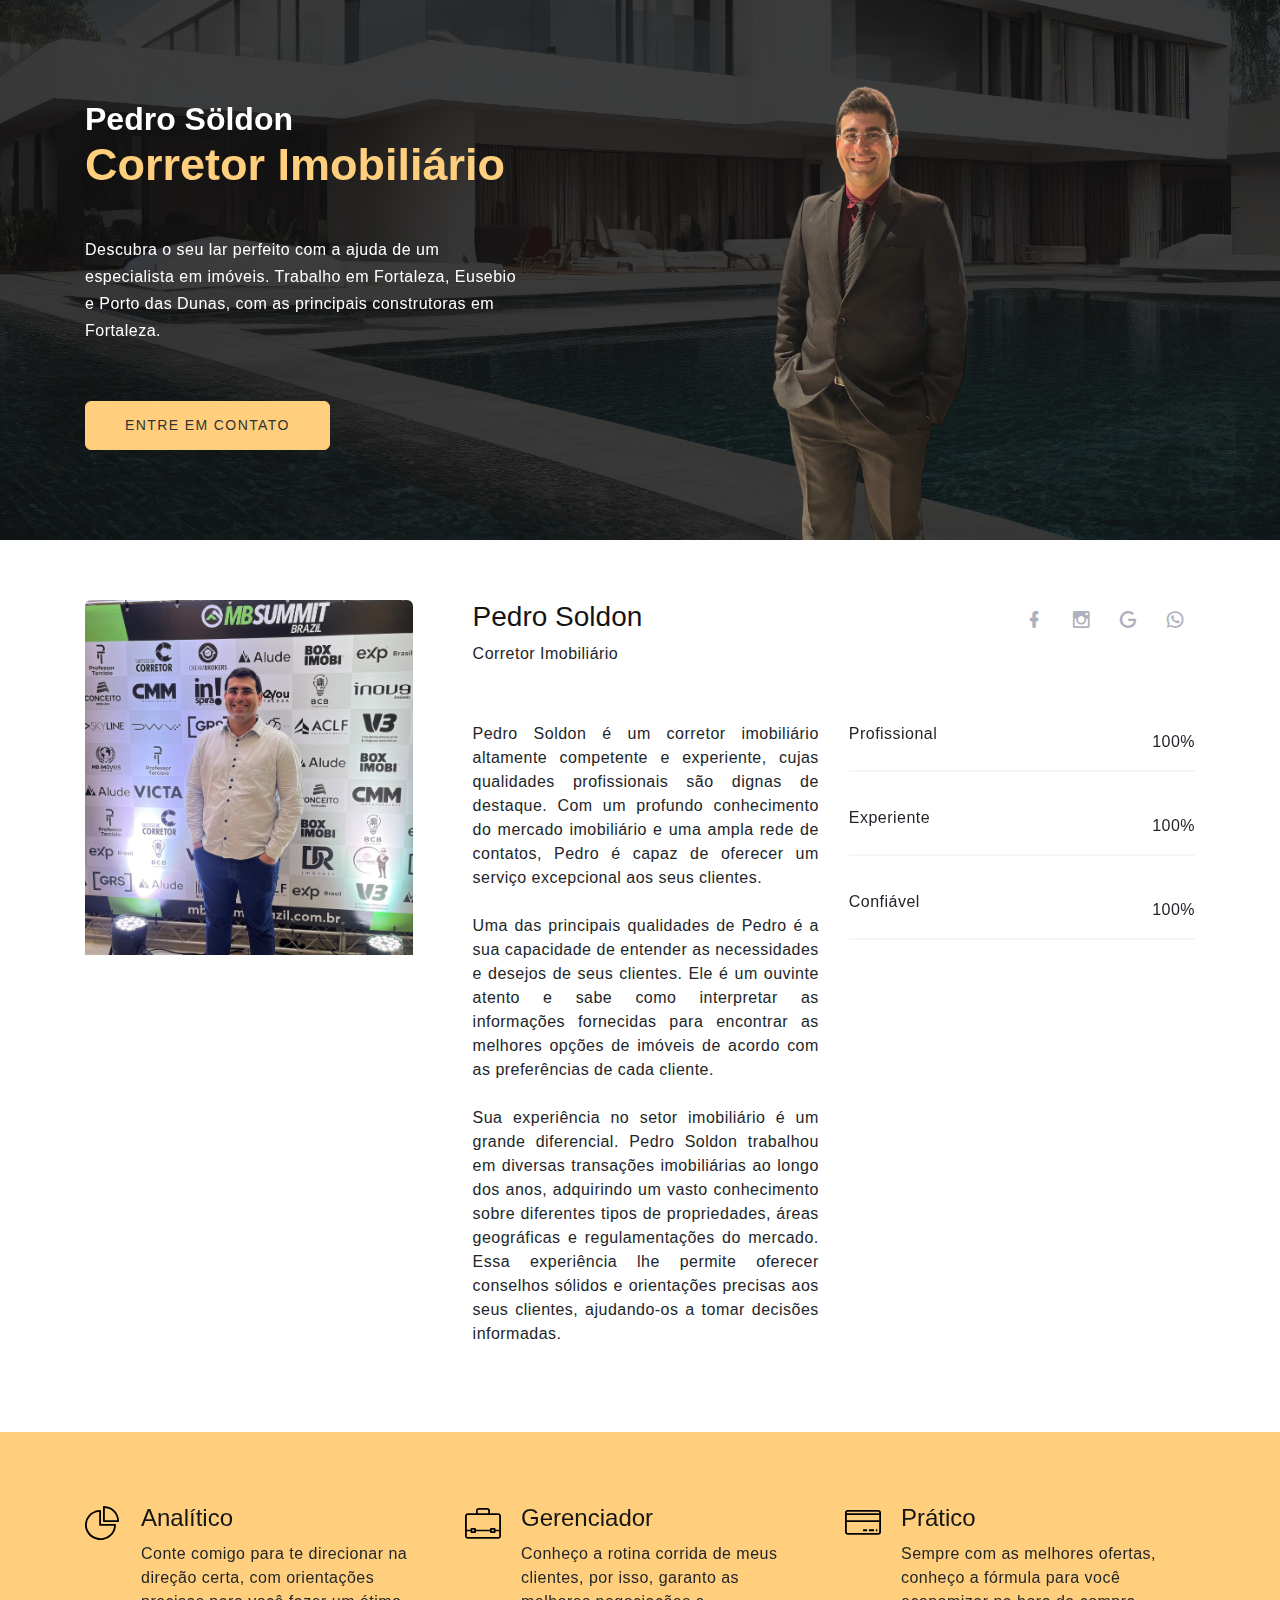
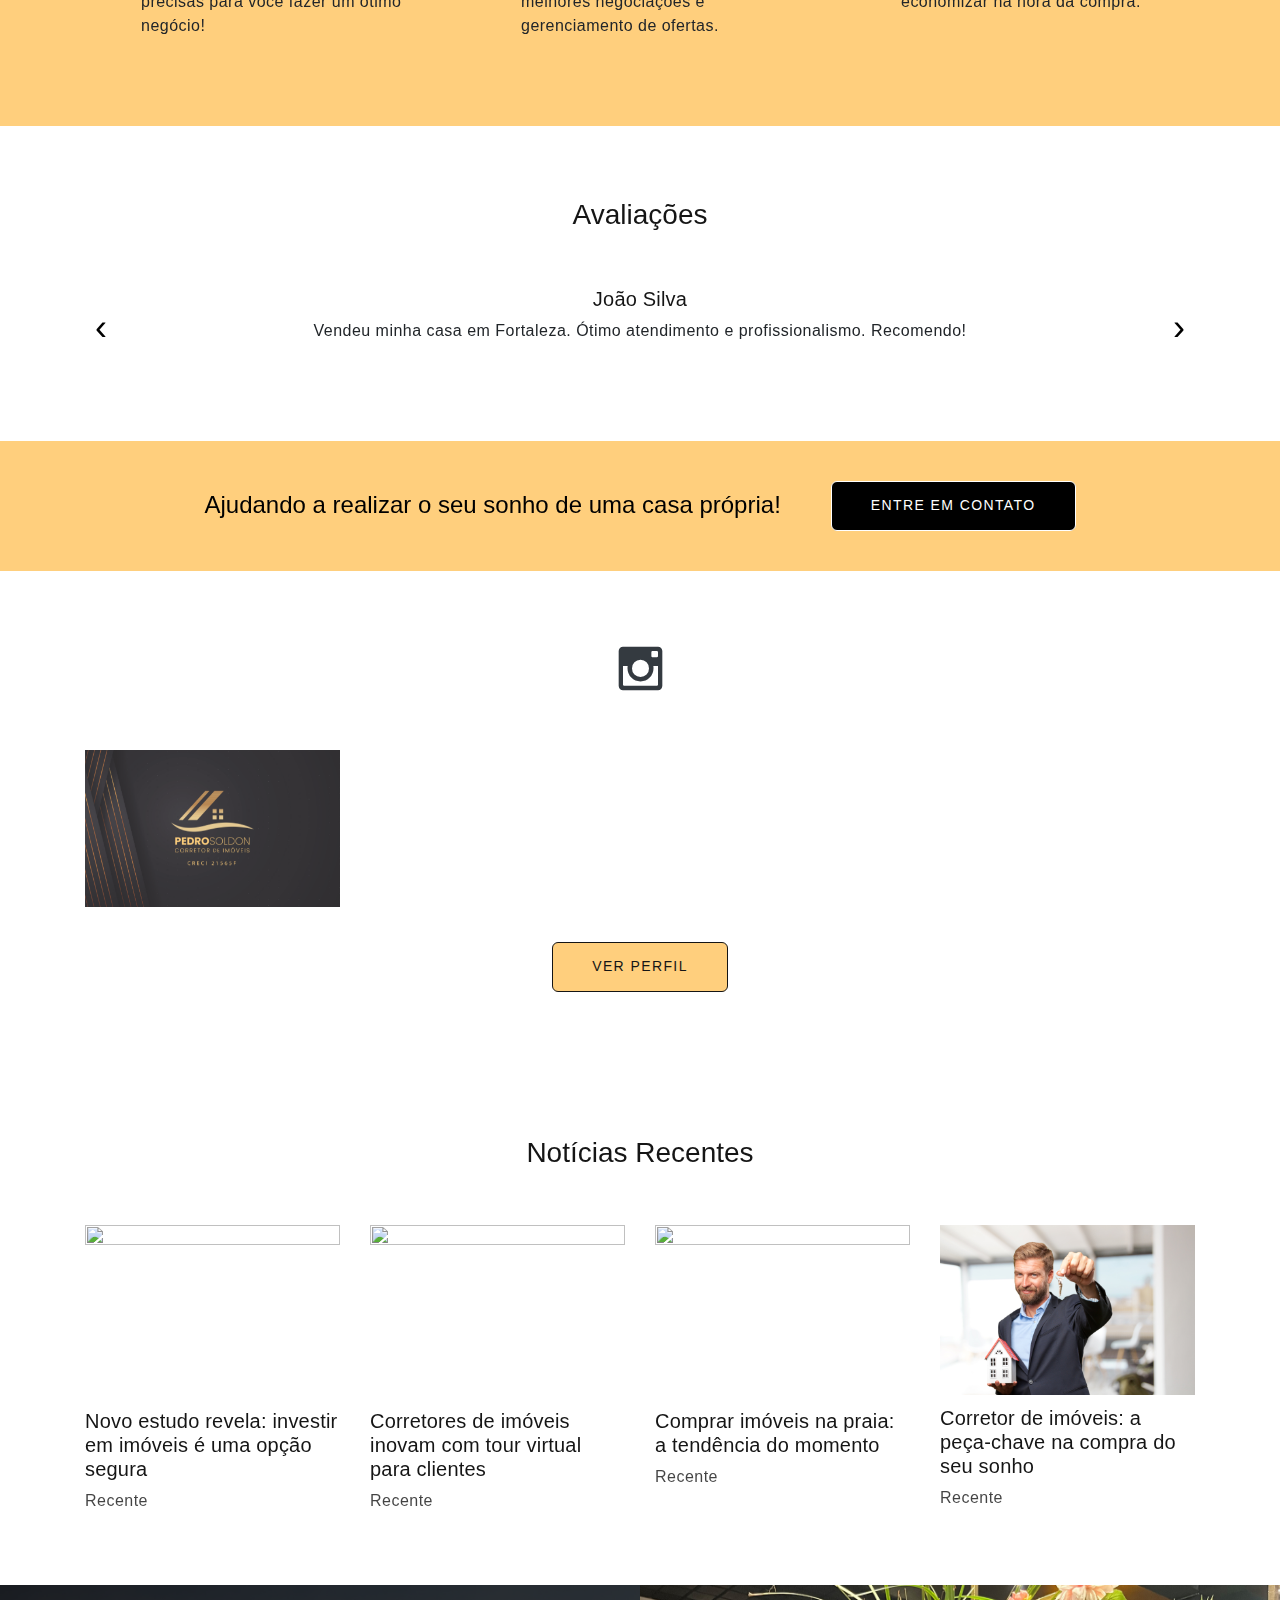
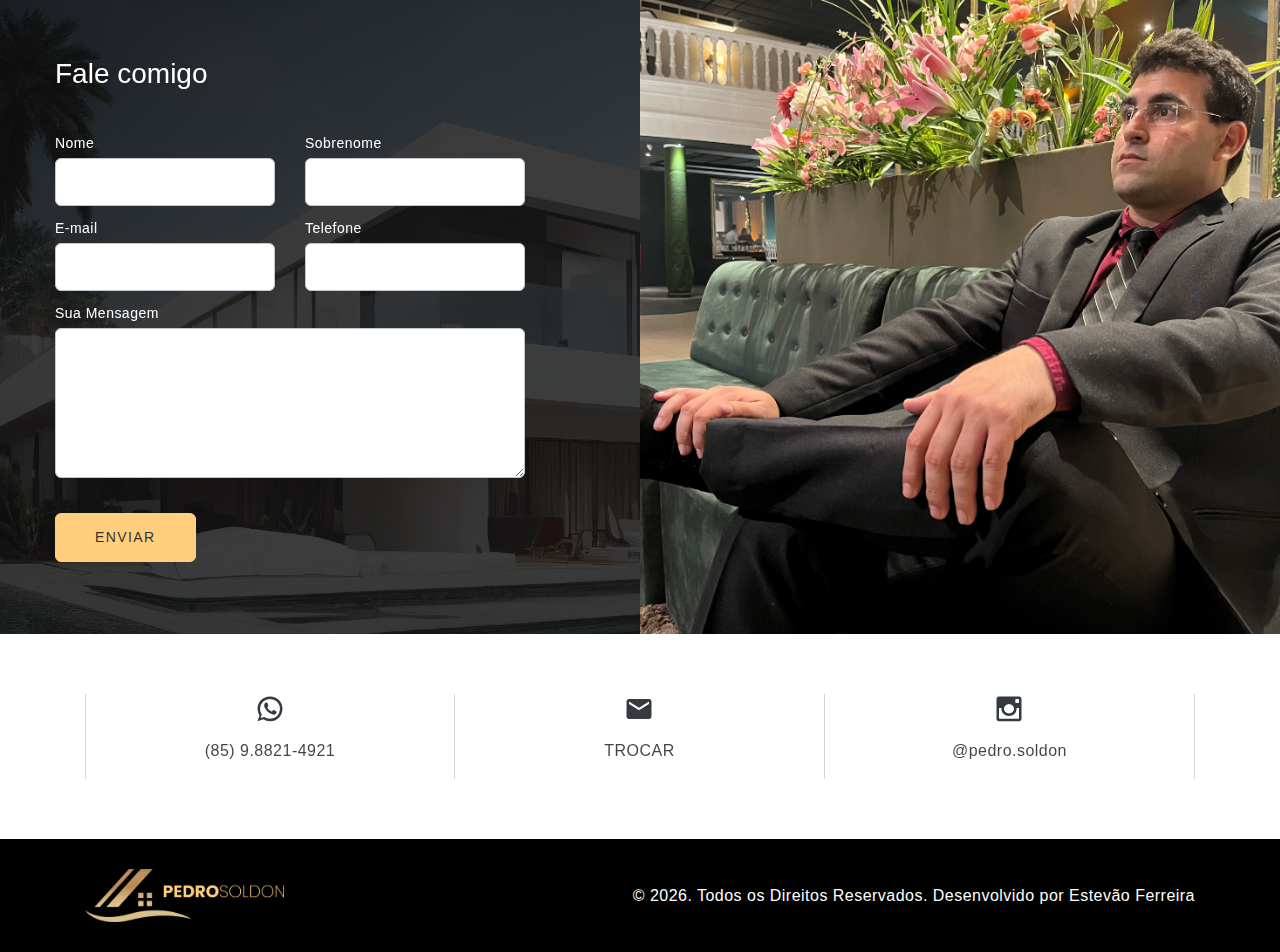
==== commit 493094b6: "teste" ====
--- a/index.html
+++ b/index.html
@@ -12,6 +12,31 @@
   <link rel="stylesheet" href="css/bootstrap.css">
   <link rel="stylesheet" href="css/fonts.css">
   <link rel="stylesheet" href="css/style.css">
+  <!-- Inclua o CSS do Bootstrap -->
+  <link rel="stylesheet" href="https://stackpath.bootstrapcdn.com/bootstrap/4.5.2/css/bootstrap.min.css">
+
+  <!-- Inclua a biblioteca Owl Carousel -->
+  <link rel="stylesheet" href="https://cdnjs.cloudflare.com/ajax/libs/OwlCarousel2/2.3.4/assets/owl.carousel.min.css">
+  <link rel="stylesheet"
+    href="https://cdnjs.cloudflare.com/ajax/libs/OwlCarousel2/2.3.4/assets/owl.theme.default.min.css">
+
+  <style>
+    .owl-carousel .owl-nav [class*=owl-] {
+      background-color: transparent;
+      color: #000;
+      font-size: 36px;
+      line-height: 1;
+      padding: 0;
+    }
+
+    .owl-carousel .owl-nav [class*=owl-]:hover {
+      background-color: transparent;
+    }
+
+    .owl-carousel .owl-nav [class*=owl-]:before {
+      display: none;
+    }
+  </style>
 
 </head>
 
@@ -74,15 +99,17 @@
               <div class="section-halfscreen-content">
                 <div class="wow-outer heading-3">
                   <h2 class="wow fadeInUp" data-wow-delay=".2s">
-                    <span class="font-weight-bold" style="color: white;">Pedro Soldon</span><br>
+                    <span class="font-weight-bold" style="color: white;">Pedro Söldon</span><br>
                     <span class="font-weight-bold sumbol" style="font-size: 45px; color: #FFCF7D;">Corretor
                       Imobiliário</span>
                 </div>
                 <div class="wow-outer p">
                   <p class="custom-article wow fadeInDown" data-wow-delay=".2s" style="color: white;">Descubra o seu lar
                     perfeito com a ajuda
-                    de um especialista em imóveis.</p>
-                </div><a class="button button-primary button-winona wow fadeIn" href="#">Entre em
+                    de um especialista em imóveis. Trabalho em Fortaleza, Eusebio e Porto das Dunas, com as principais
+                    construtoras em Fortaleza.</p>
+                </div><a class="button button-primary button-winona wow fadeIn" href="https://wa.me/5585988214921">Entre
+                  em
                   contato</a>
               </div>
             </div>
@@ -106,12 +133,13 @@
               </div>
               <div class="profile-modern-item">
                 <div class="group group-xs group-middle">
-                  <a class="icon icon-sm icon-creative mdi mdi-facebook" href="#"></a>
-                  <a class="icon icon-sm icon-creative mdi mdi-twitter" href="#"></a>
-                  <a class="icon icon-sm icon-creative mdi mdi-instagram" href="#"></a>
-                  <a class="icon icon-sm icon-creative mdi mdi-google" href="#"></a>
-                  <a class="icon icon-sm icon-creative mdi mdi-linkedin" href="#"></a>
-                  <a class="icon icon-sm icon-creative mdi mdi-whatsapp whatsapp-icon" href="#"></a>
+                  <a class="icon icon-sm icon-creative mdi mdi-facebook"
+                    href="https://www.facebook.com/profile.php?id=100075720767163"></a>
+                  <a class="icon icon-sm icon-creative mdi mdi-instagram"
+                    href="https://www.instagram.com/pedro.soldon/ "></a>
+                  <a class="icon icon-sm icon-creative mdi mdi-google" href="mailto:trocar"></a>
+                  <a class="icon icon-sm icon-creative mdi mdi-whatsapp whatsapp-icon"
+                    href="https://wa.me/5585988214921"></a>
                 </div>
               </div>
             </div>
@@ -213,51 +241,68 @@
     <!-- Advantages and Achievements-->
     <section class="section section-lg text-center">
       <div class="container">
-        <h3 class="wow-outer"><span class="wow slideInUp">Meus Resultados</span></h3>
-        <p class="wow-outer"><span class="text-width-1 wow slideInDown">Desde que comecei em XXX, venho acumulando
-            resultados e ótimas avaliações!</span></p>
-        <div class="row row-50">
-          <div class="col-6 col-md-3 wow-outer">
-            <!-- Counter Minimal-->
-            <article class="counter-minimal wow slideInDown">
-              <div class="counter-minimal-icon linearicons-star"></div>
-              <div class="counter-minimal-main">
-                <div class="counter">12</div>
-              </div>
-              <h5 class="counter-minimal-title">Prêmios</h5>
-            </article>
-          </div>
-          <div class="col-6 col-md-3 wow-outer">
-            <!-- Counter Minimal-->
-            <article class="counter-minimal wow slideInDown">
-              <div class="counter-minimal-icon linearicons-folder"></div>
-              <div class="counter-minimal-main">
-                <div class="counter">99</div><span class="value">%</span>
-              </div>
-              <h5 class="counter-minimal-title">Clientes satisfeitos</h5>
-            </article>
-          </div>
-          <div class="col-6 col-md-3 wow-outer">
-            <!-- Counter Minimal-->
-            <article class="counter-minimal wow slideInDown">
-              <div class="counter-minimal-icon linearicons-flag"></div>
-              <div class="counter-minimal-main">
-                <span class="value">+</span>
-                <div class="counter">7</div>
-              </div>
-              <h5 class="counter-minimal-title">Anos de experiência</h5>
-            </article>
-          </div>
-          <div class="col-6 col-md-3 wow-outer">
-            <!-- Counter Minimal-->
-            <article class="counter-minimal wow slideInDown">
-              <div class="counter-minimal-icon linearicons-lamp"></div>
-              <div class="counter-minimal-main">
-                <span class="value">+</span>
-                <div class="counter">99</div>
-              </div>
-              <h5 class="counter-minimal-title">Imóveis vendidos</h5>
-            </article>
+        <h3 class="wow-outer"><span class="wow slideInUp">Avaliações</span></h3>
+
+        <div class="owl-carousel owl-theme">
+          <div class="item">
+            <div class="testimonial-content">
+              <h5>João Silva</h5>
+              <p>Vendeu minha casa em Fortaleza. Ótimo atendimento e profissionalismo. Recomendo!</p>
+            </div>
+          </div>
+          <div class="item">
+            <div class="testimonial-content">
+              <h5>Maria Santos</h5>
+              <p>Excelente corretor! Com sua ajuda, consegui comprar minha casa no Eusébio. Muito obrigado!</p>
+            </div>
+          </div>
+          <div class="item">
+            <div class="testimonial-content">
+              <h5>Carlos Oliveira</h5>
+              <p>Recomendo o Pedro para quem procura um corretor em Porto das Dunas. Eficiente e prestativo!</p>
+            </div>
+          </div>
+          <div class="item">
+            <div class="testimonial-content">
+              <h5>Ana Rodrigues</h5>
+              <p>Contratei o Pedro para vender minha casa em Fortaleza e fiquei muito satisfeito com o resultado!</p>
+            </div>
+          </div>
+          <div class="item">
+            <div class="testimonial-content">
+              <h5>Pedro Almeida</h5>
+              <p>Excelente atendimento! O Pedro me ajudou a encontrar a casa dos meus sonhos no Eusébio.</p>
+            </div>
+          </div>
+          <div class="item">
+            <div class="testimonial-content">
+              <h5>Sandra Costa</h5>
+              <p>Super recomendo o Pedro! Com ele, consegui vender minha propriedade em Porto das Dunas rapidamente.</p>
+            </div>
+          </div>
+          <div class="item">
+            <div class="testimonial-content">
+              <h5>Luis Santos</h5>
+              <p>O Pedro foi fundamental na compra da minha casa em Fortaleza. Um corretor muito competente.</p>
+            </div>
+          </div>
+          <div class="item">
+            <div class="testimonial-content">
+              <h5>Fernanda Lima</h5>
+              <p>Agradeço ao Pedro pela paciência e dedicação na venda do meu imóvel no Eusébio. Ótimo profissional!</p>
+            </div>
+          </div>
+          <div class="item">
+            <div class="testimonial-content">
+              <h5>Marcos Oliveira</h5>
+              <p>Com o auxílio do Pedro, encontrei uma casa incrível em Porto das Dunas. Estou muito feliz!</p>
+            </div>
+          </div>
+          <div class="item">
+            <div class="testimonial-content">
+              <h5>Patricia Silva</h5>
+              <p>Recomendo os serviços do Pedro para quem busca um corretor confiável em Fortaleza.</p>
+            </div>
           </div>
         </div>
       </div>
@@ -270,9 +315,10 @@
             <div class="box-cta-thin">
               <h4 class="title wow-outer"><span class="wow slideInRight" style="color: black;">Ajudando a realizar o seu
                   sonho de uma
-                  casa!</span></h4>
+                  casa própria!</span></h4>
+
               <div class="wow-outer button-outer"><a class="button button-white-outline button-winona wow slideInLeft"
-                  href="contacts.html">Entre em contato</a></div>
+                  href="https://wa.me/5585988214921">Entre em contato</a></div>
             </div>
           </div>
         </div>
@@ -282,7 +328,9 @@
     <!-- Recent News-->
     <section class="section section-lg text-center">
       <div class="container">
-        <h3 class="wow-outer"><span class="wow slideInDown">Instagram</span></h3>
+        <h3 class="wow-outer"><span class="wow slideInDown">
+            <div class="icon icon-lg mdi mdi-instagram text-dark"></div>
+          </span></h3>
         <div class="row row-30">
           <div class="col-sm-6 col-md-4 col-lg-3 wow-outer">
             <!-- Post Tiny-->
@@ -293,9 +341,59 @@
 
         </div>
         <div class="wow-outer button-outer offset-top-2"><a
-            class="button button-dark-outline button-winona wow slideInUp" href="#">Ver Perfil</a></div>
-      </div>
-    </section>
+            class="button button-dark-outline button-winona wow slideInUp"
+            href="https://www.instagram.com/pedro.soldon/ ">Ver Perfil</a></div>
+      </div>
+    </section>
+
+    <section class="section section-lg text-center">
+      <div class="container">
+        <h3 class="wow-outer"><span class="wow slideInDown">Notícias Recentes</span></h3>
+        <div class="row row-30">
+          <div class="col-sm-6 col-md-4 col-lg-3 wow-outer">
+            <!-- Post Tiny-->
+            <article class="post-tiny wow fadeSlideInDown"><a class="post-tiny-media" href="noticia1.html"><img
+                  src="images/noticia1.jpg" alt="" width="270" height="184" /></a>
+              <h5 class="post-tiny-title"><a href="noticia1.html">Novo estudo revela: investir em imóveis é uma opção
+                  segura</a>
+              </h5>
+              <time class="post-tiny-time" datetime="2017">Recente</time>
+            </article>
+          </div>
+          <div class="col-sm-6 col-md-4 col-lg-3 wow-outer">
+            <!-- Post Tiny-->
+            <article class="post-tiny wow fadeSlideInDown" data-wow-delay=".05s"><a class="post-tiny-media"
+                href="noticia2.html"><img src="images/noticia2.jpg" alt="" width="270" height="184" /></a>
+              <h5 class="post-tiny-title"><a href="noticia2.html">Corretores de imóveis inovam com tour virtual para
+                  clientes</a>
+              </h5>
+              <time class="post-tiny-time" datetime="2017">Recente</time>
+            </article>
+          </div>
+          <div class="col-sm-6 col-md-4 col-lg-3 wow-outer">
+            <!-- Post Tiny-->
+            <article class="post-tiny wow fadeSlideInDown" data-wow-delay=".1s"><a class="post-tiny-media"
+                href="noticia3.html"><img src="images/noticia3.jpg" alt="" width="270" height="184" /></a>
+              <h5 class="post-tiny-title"><a href="noticia3.html">Comprar imóveis na praia: a tendência do momento</a>
+              </h5>
+              <time class="post-tiny-time" datetime="2017">Recente</time>
+            </article>
+          </div>
+          <div class="col-sm-6 col-md-4 col-lg-3 wow-outer">
+            <!-- Post Tiny-->
+            <article class="post-tiny wow fadeSlideInDown" data-wow-delay=".15s"><a class="post-tiny-media"
+                href="noticia4.html"><img src="images/noticia4.jpg" alt="" width="270" height="184" /></a>
+              <h5 class="post-tiny-title"><a href="noticia4.html">Corretor de imóveis: a peça-chave na compra do seu
+                  sonho</a></h5>
+              <time class="post-tiny-time" datetime="2017">Recente</time>
+            </article>
+          </div>
+        </div>
+
+      </div>
+    </section>
+
+
     <!-- A Few Words About Us-->
     <section class="section bg-gray-200" style="background-image: url(images/bg-2.png);">
       <div class="range justify-content-xl-between">
@@ -359,7 +457,8 @@
         </div>
         <div class="cell-lg-6 height-fill">
           <div class="figure-card">
-            <div class="figure-card-sizer"></div><img src="images/bg-pedro.jpg" alt="" width="960" height="762" />
+            <div class="figure-card-sizer"></div>
+            <img src="images/bg-pedro.jpg" alt="" width="960" height="762" class="d-none d-md-block">
           </div>
         </div>
       </div>
@@ -370,22 +469,22 @@
         <div class="layout-bordered">
           <div class="layout-bordered-item wow-outer">
             <div class="layout-bordered-item-inner wow slideInUp">
-              <div class="icon icon-lg mdi mdi-whatsapp text-primary"></div>
+              <div class="icon icon-lg mdi mdi-whatsapp text-dark"></div>
               <ul class="list-0">
-                <li><a class="link-default" href="tel:#">(85) 9.8821-4921</a></li>
+                <li><a class="link-default" href="https://wa.me/5585988214921">(85) 9.8821-4921</a></li>
               </ul>
             </div>
           </div>
           <div class="layout-bordered-item wow-outer">
             <div class="layout-bordered-item-inner wow slideInUp">
-              <div class="icon icon-lg mdi mdi-email text-primary"></div><a class="link-default"
-                href="mailto:#">pedrosondol@pedrosoldon.com</a>
+              <div class="icon icon-lg mdi mdi-email text-dark"></div><a class="link-default"
+                href="mailto:trocar">TROCAR</a>
             </div>
           </div>
           <div class="layout-bordered-item wow-outer">
             <div class="layout-bordered-item-inner wow slideInUp">
-              <div class="icon icon-lg mdi mdi-map-marker text-primary"></div><a class="link-default" href="#">Rua X
-                Bairro X</a>
+              <div class="icon icon-lg mdi mdi-instagram text-dark"></div><a class="link-default"
+                href="https://www.instagram.com/pedro.soldon/ ">@pedro.soldon</a>
             </div>
           </div>
         </div>
@@ -408,6 +507,28 @@
     <!-- Javascript-->
     <script src="js/core.min.js"></script>
     <script src="js/script.js"></script>
+    <!-- Inclua o jQuery -->
+    <script src="https://code.jquery.com/jquery-3.6.0.min.js"></script>
+    <!-- Inclua a biblioteca do Bootstrap -->
+    <script src="https://stackpath.bootstrapcdn.com/bootstrap/4.5.2/js/bootstrap.min.js"></script>
+    <!-- Inclua a biblioteca Owl Carousel -->
+    <script src="https://cdnjs.cloudflare.com/ajax/libs/OwlCarousel2/2.3.4/owl.carousel.min.js"></script>
+
+    <script>
+      $(document).ready(function () {
+        $('.owl-carousel').owlCarousel({
+          items: 1,
+          loop: true,
+          margin: 10,
+          nav: true,
+          navText: ['<span class="owl-nav-prev">&#8249;</span>', '<span class="owl-nav-next">&#8250;</span>'],
+          dots: false,
+          autoplay: true,
+          autoplayTimeout: 3000,
+          autoplayHoverPause: true
+        });
+      });
+    </script>
 </body>
 
 </html>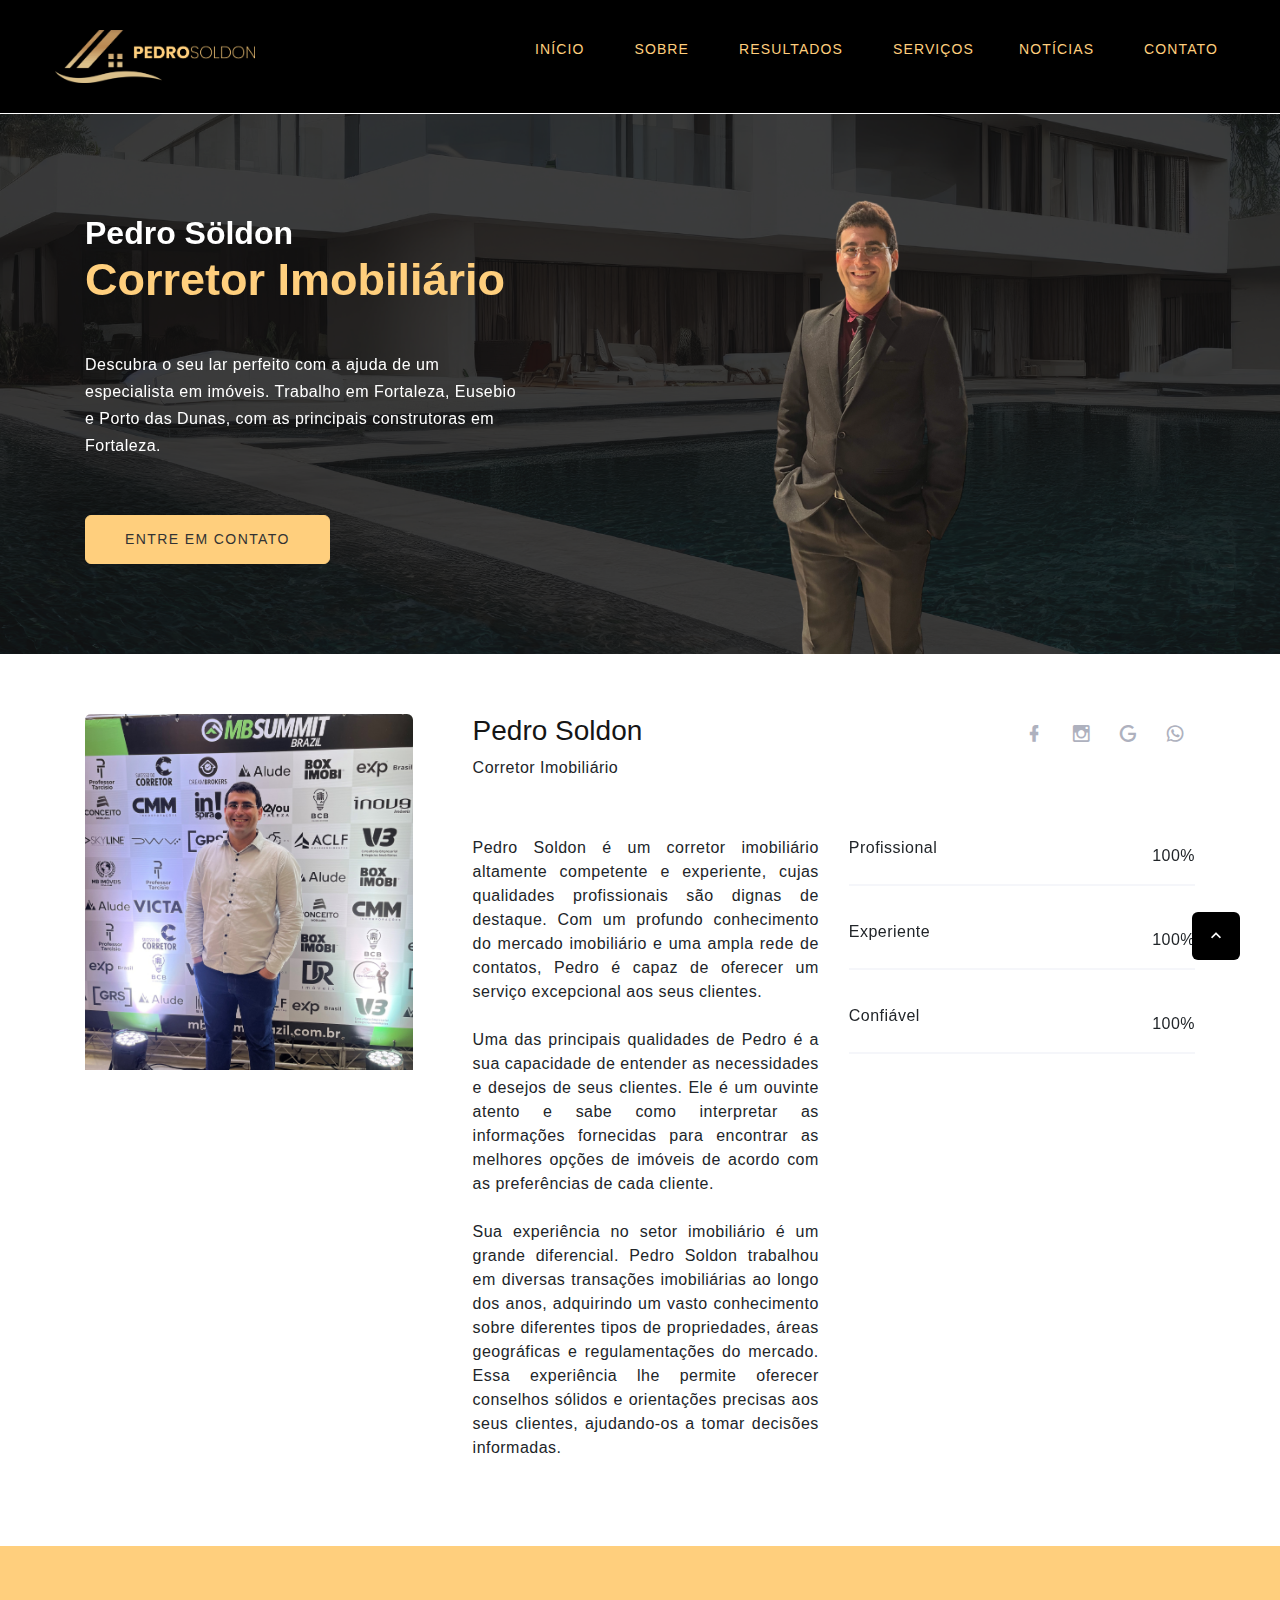
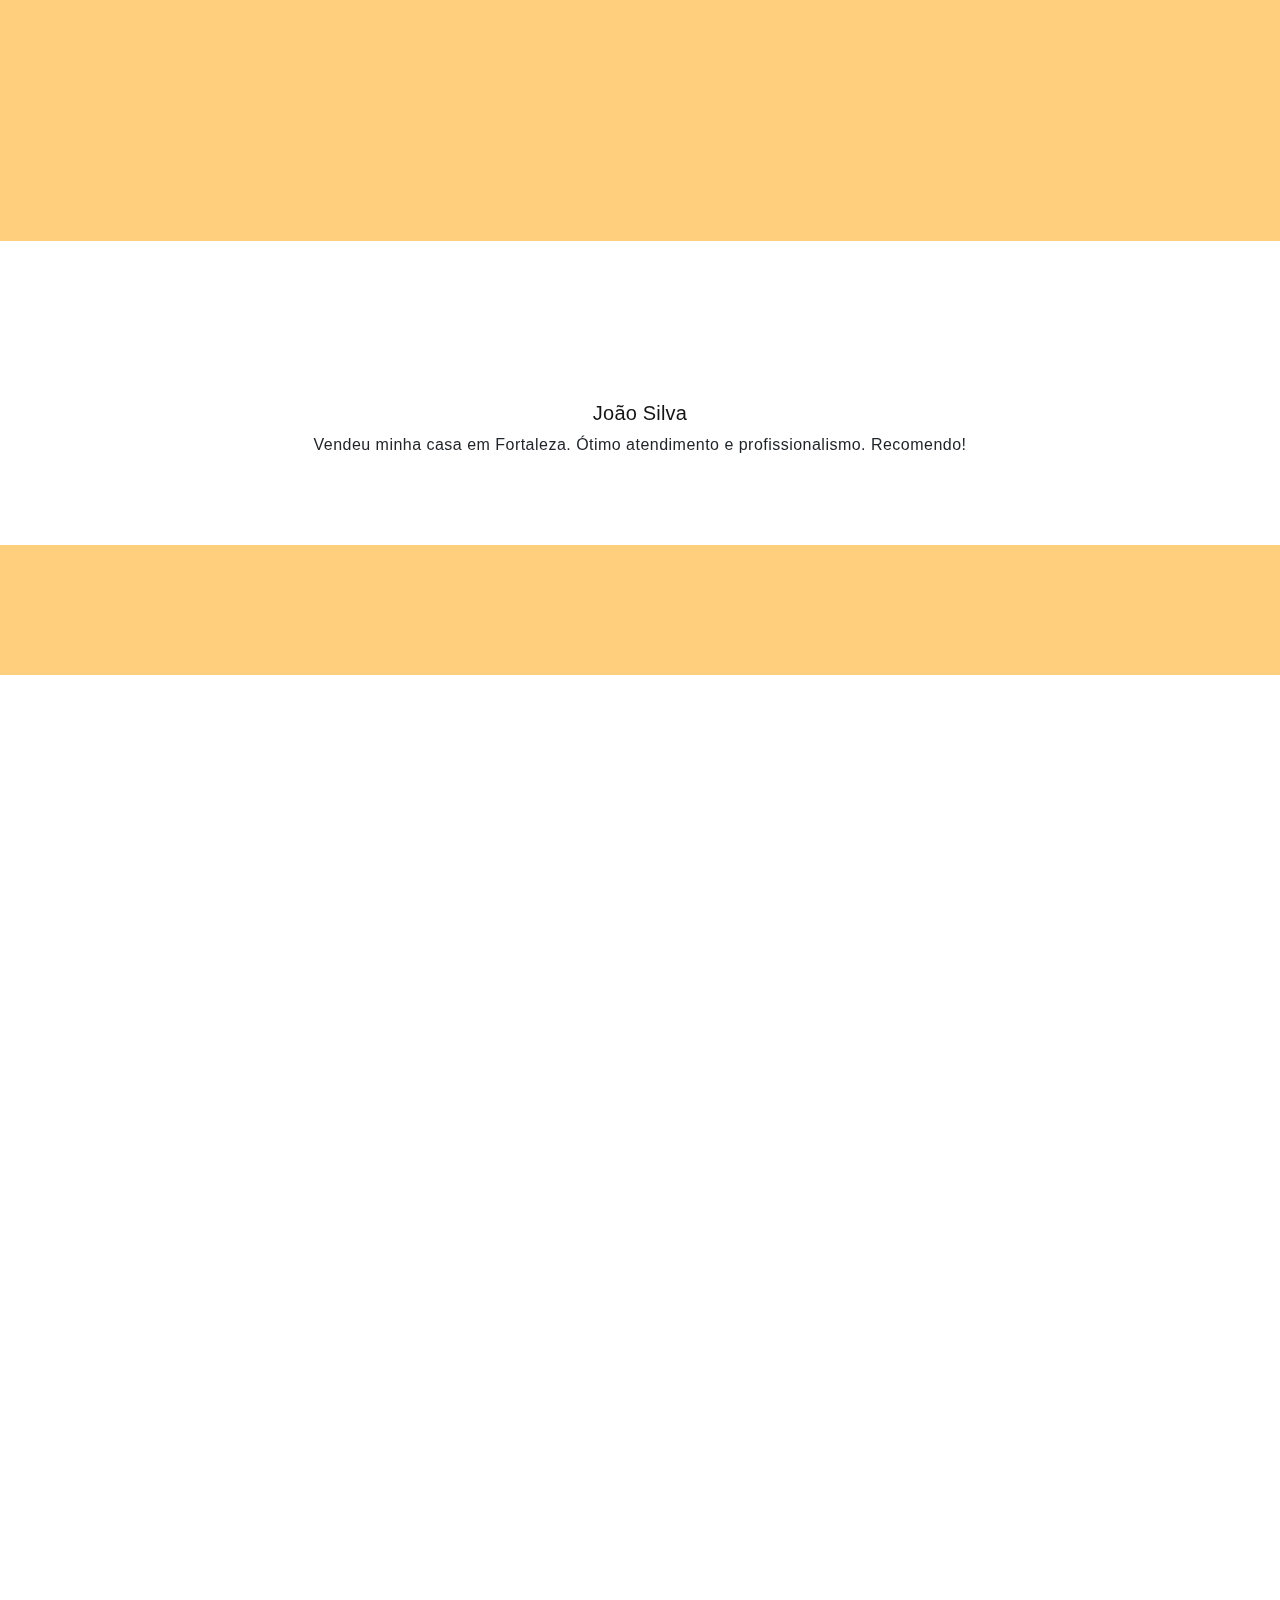
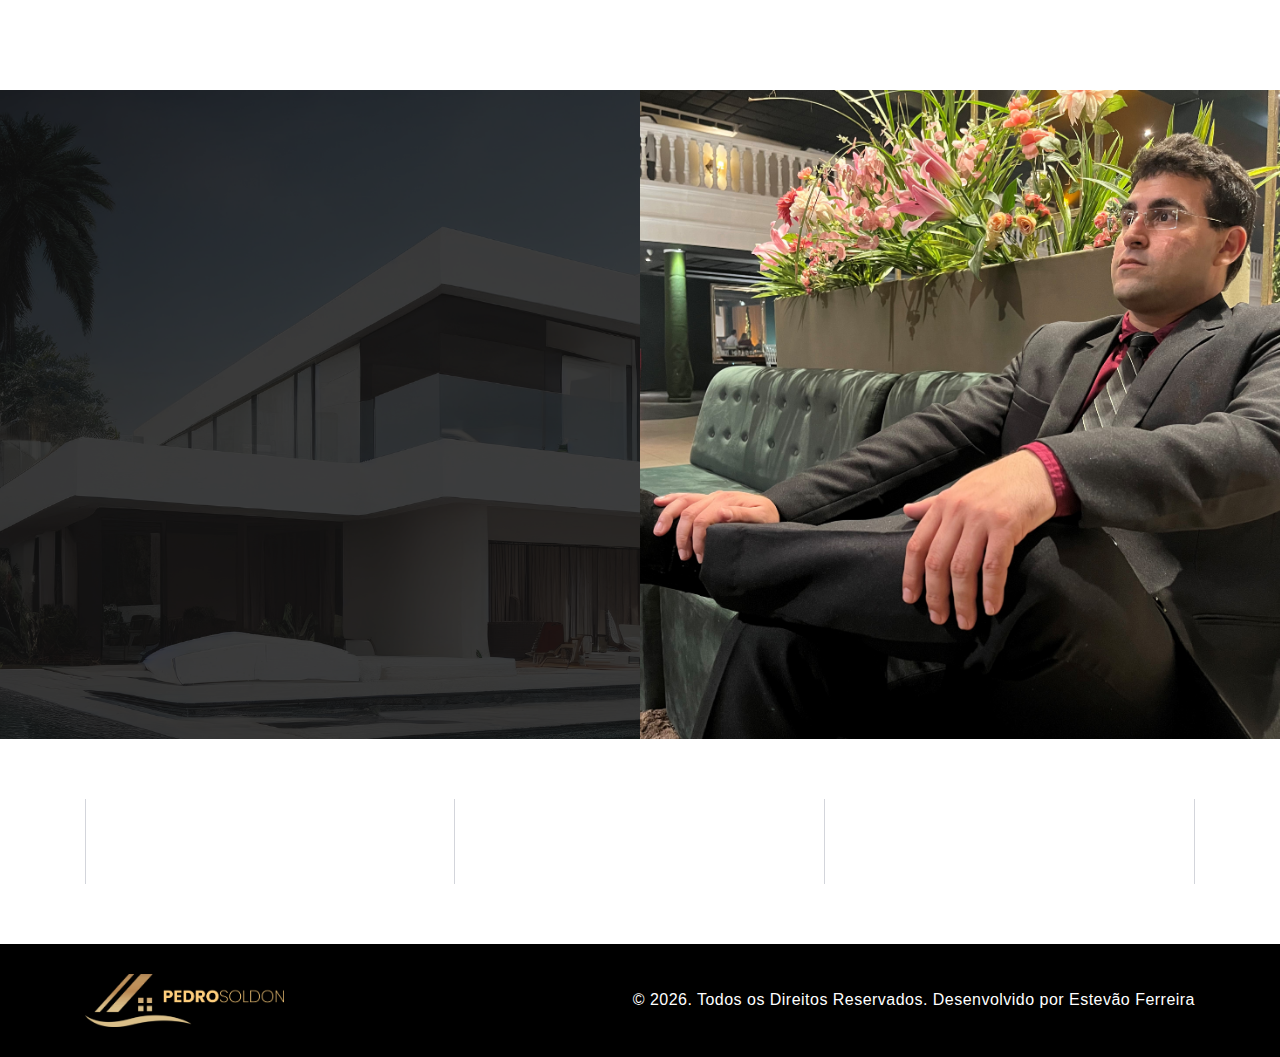
==== commit 366568b2: "tste" ====
--- a/index.html
+++ b/index.html
@@ -508,27 +508,7 @@
     <script src="js/core.min.js"></script>
     <script src="js/script.js"></script>
     <!-- Inclua o jQuery -->
-    <script src="https://code.jquery.com/jquery-3.6.0.min.js"></script>
-    <!-- Inclua a biblioteca do Bootstrap -->
-    <script src="https://stackpath.bootstrapcdn.com/bootstrap/4.5.2/js/bootstrap.min.js"></script>
-    <!-- Inclua a biblioteca Owl Carousel -->
-    <script src="https://cdnjs.cloudflare.com/ajax/libs/OwlCarousel2/2.3.4/owl.carousel.min.js"></script>
-
-    <script>
-      $(document).ready(function () {
-        $('.owl-carousel').owlCarousel({
-          items: 1,
-          loop: true,
-          margin: 10,
-          nav: true,
-          navText: ['<span class="owl-nav-prev">&#8249;</span>', '<span class="owl-nav-next">&#8250;</span>'],
-          dots: false,
-          autoplay: true,
-          autoplayTimeout: 3000,
-          autoplayHoverPause: true
-        });
-      });
-    </script>
+
 </body>
 
 </html>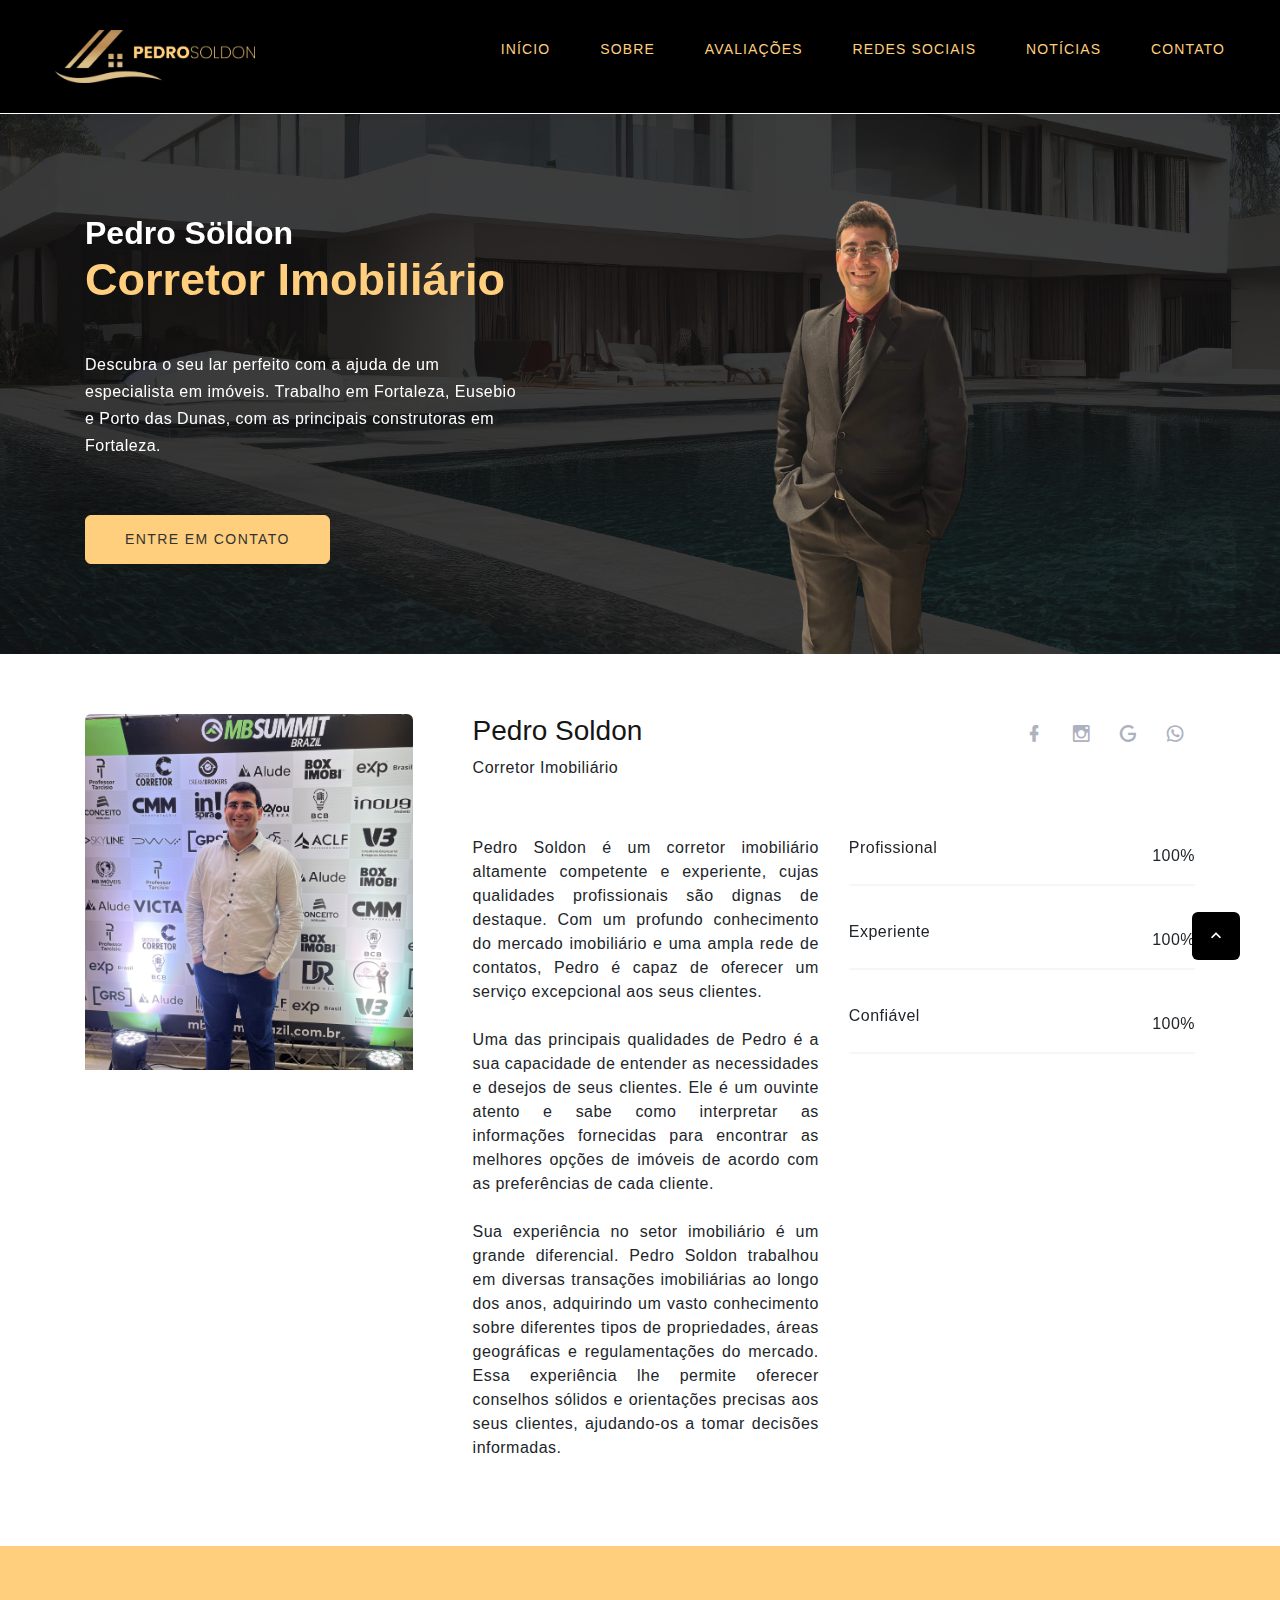
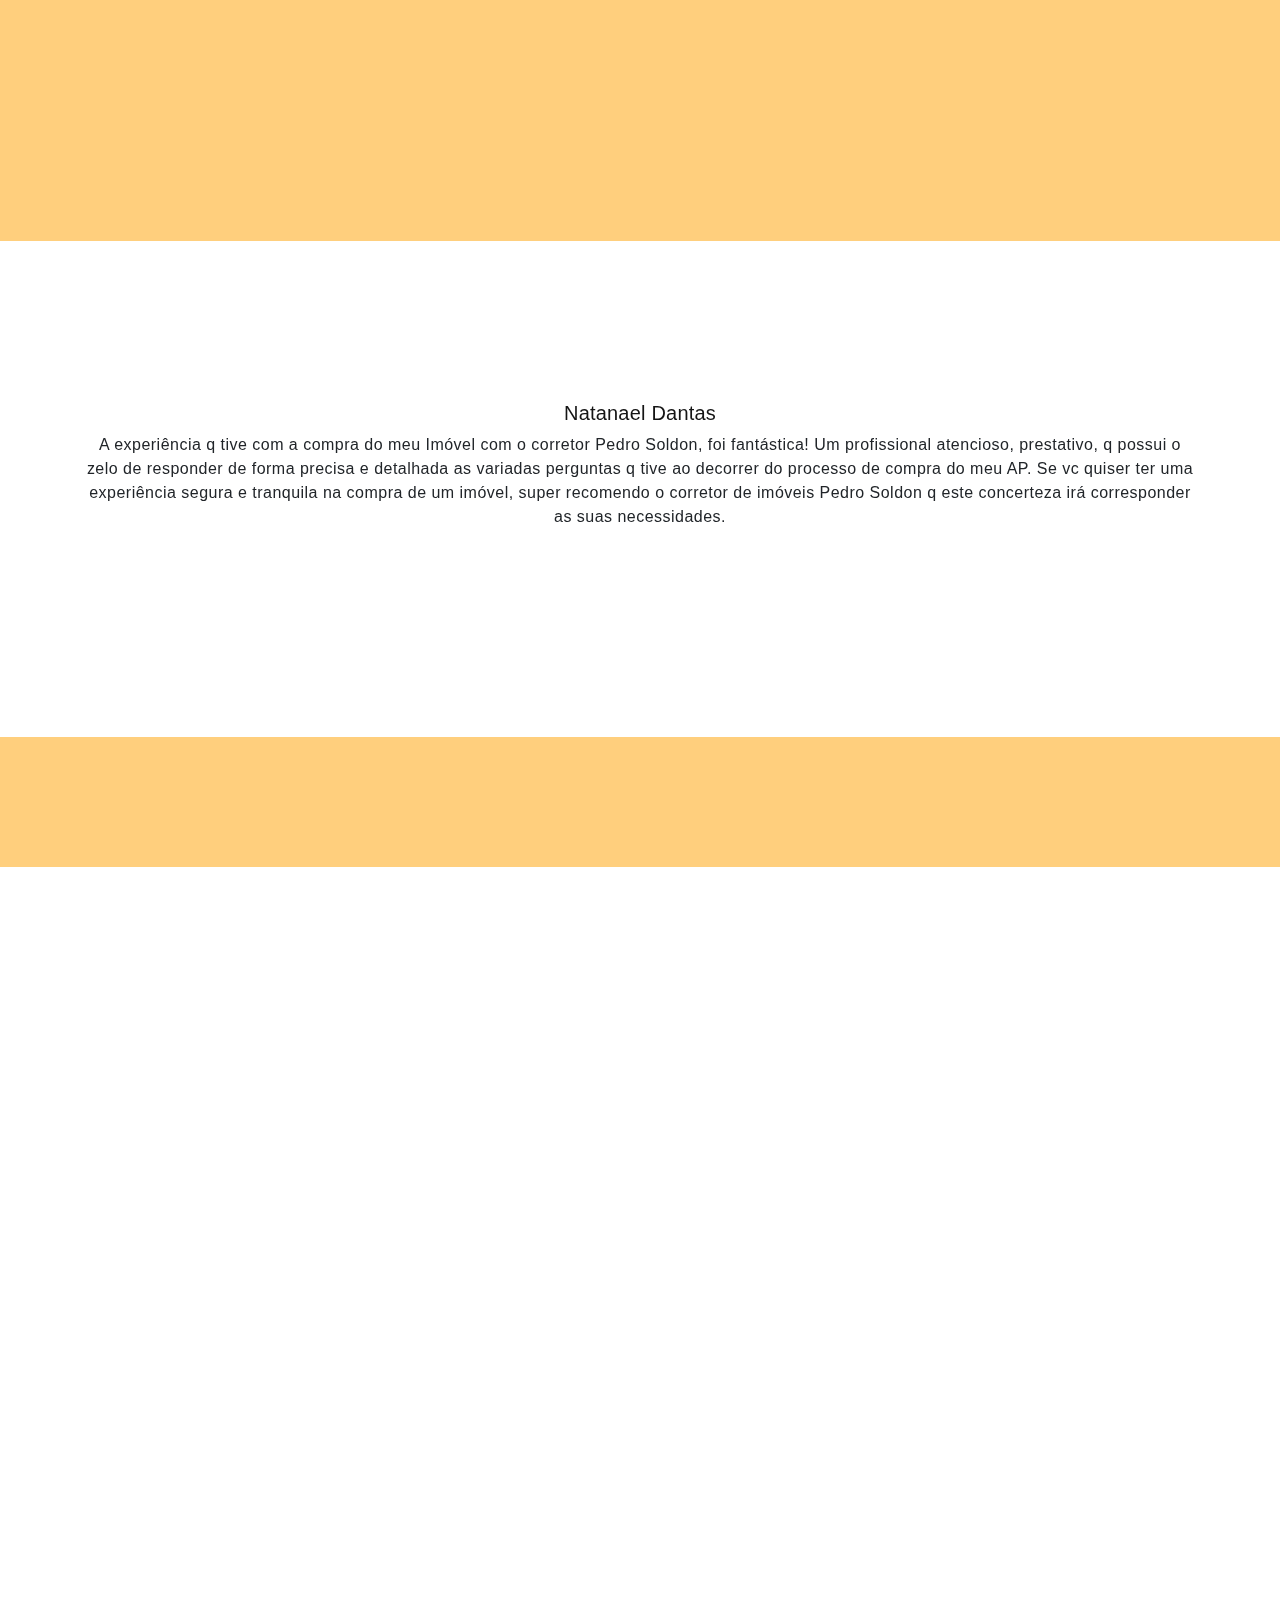
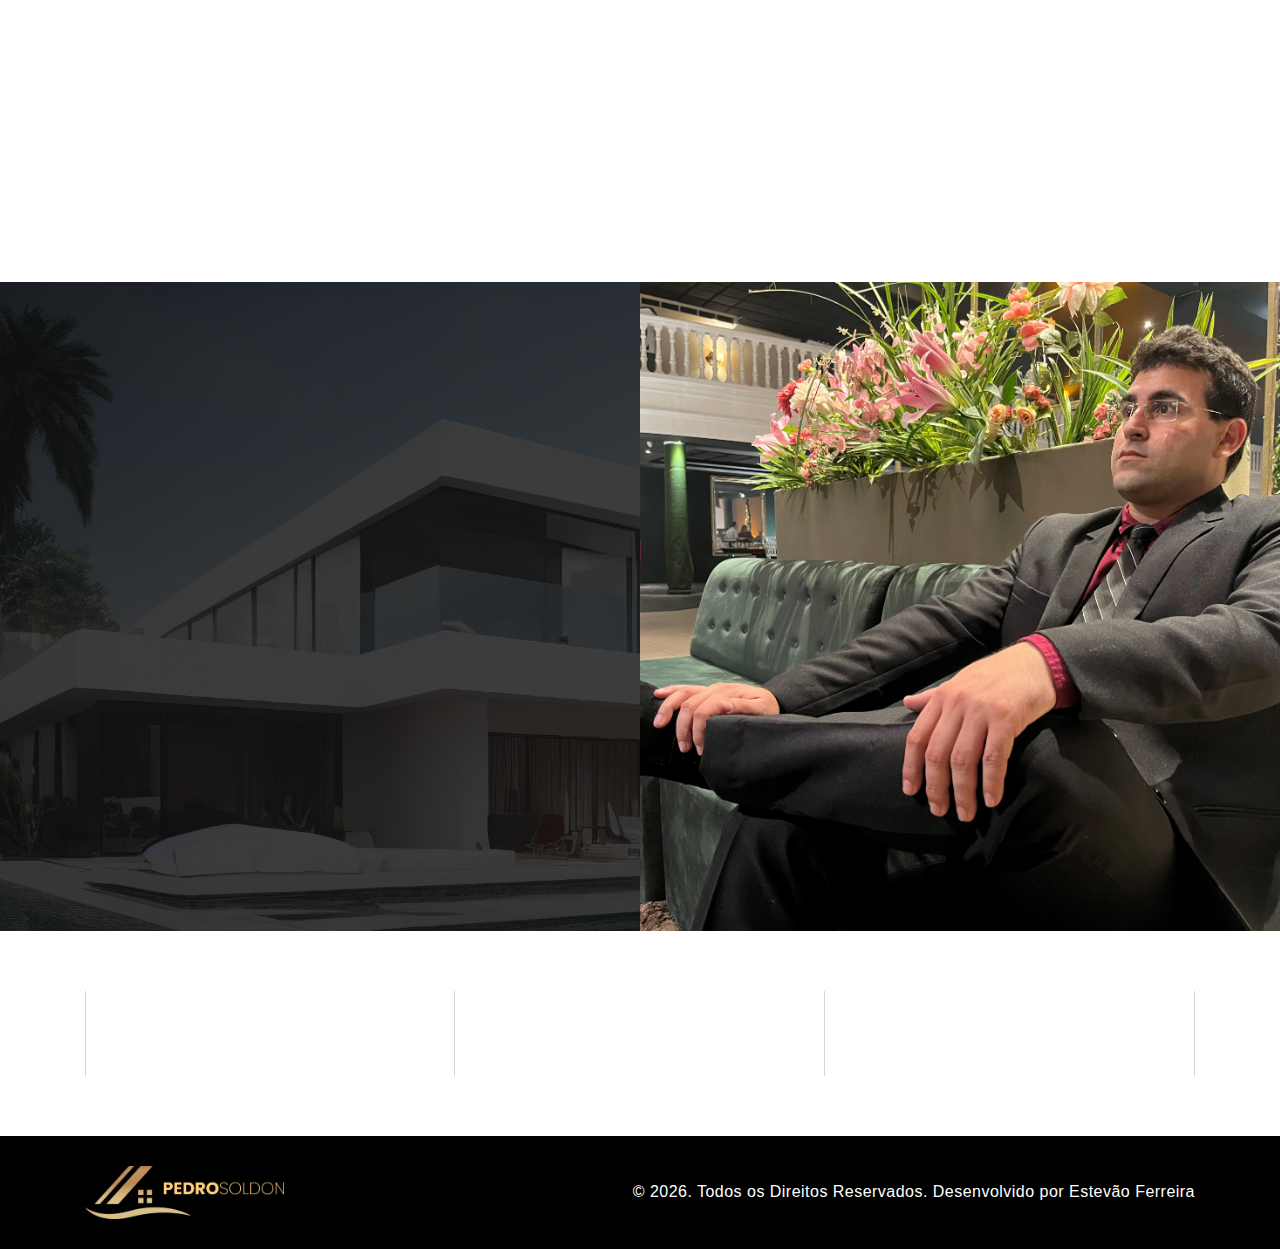
==== commit 7c0ec07b: "Finalizado" ====
--- a/index.html
+++ b/index.html
@@ -8,14 +8,11 @@
     content="width=device-width height=device-height initial-scale=1.0 maximum-scale=1.0 user-scalable=0">
   <meta http-equiv="X-UA-Compatible" content="IE=edge">
   <meta charset="utf-8">
-  <!-- Stylesheets-->
   <link rel="stylesheet" href="css/bootstrap.css">
   <link rel="stylesheet" href="css/fonts.css">
   <link rel="stylesheet" href="css/style.css">
-  <!-- Inclua o CSS do Bootstrap -->
   <link rel="stylesheet" href="https://stackpath.bootstrapcdn.com/bootstrap/4.5.2/css/bootstrap.min.css">
 
-  <!-- Inclua a biblioteca Owl Carousel -->
   <link rel="stylesheet" href="https://cdnjs.cloudflare.com/ajax/libs/OwlCarousel2/2.3.4/assets/owl.carousel.min.css">
   <link rel="stylesheet"
     href="https://cdnjs.cloudflare.com/ajax/libs/OwlCarousel2/2.3.4/assets/owl.theme.default.min.css">
@@ -53,32 +50,36 @@
           data-xxl-stick-up-offset="46px" data-lg-stick-up="true" data-xl-stick-up="true" data-xxl-stick-up="true">
           <div class="rd-navbar-main-outer">
             <div class="rd-navbar-main">
-              <!-- RD Navbar Panel-->
               <div class="rd-navbar-panel">
-                <!-- RD Navbar Toggle-->
+
+
+                <!-- BEM AQUI ABAIXO FICA A SUA LOGO, VOCÊ PODE TROCAR ELA RENOMEANDO O ARQUIVO IMAGES/LOGO_PEDRO.PNG PARA IMAGES/LOGO_NOVA_PEDRO.PNG ONDE IMAGES É A PASTA ONDE DEVERÁ SER SALVA
+                A IMAGEM E DEPOIS DA "/" É O NOME QUE VOCE SALVOU A IMAGEM, JUNTAMENTE COM A EXTESÃO DELA, SE É .PNG OU .JPG TEM QUE IR MUDANDO TAMBÉM-->
                 <button class="rd-navbar-toggle" data-rd-navbar-toggle="#rd-navbar-nav-wrap-1"><span></span></button>
-                <!-- RD Navbar Brand--><a class="rd-navbar-brand" href="index.html"><img src="images/logo_pedro.png"
-                    alt="" style="width: 100%;" /></a>
+                <a class="rd-navbar-brand" href="index.html"><img src="images/logo_pedro.png" alt=""
+                    style="width: 100%;" /></a>
+                <!-- BEM AQUI ACIMA FICA A SUA LOGO, VOCÊ PODE TROCAR ELA RENOMEANDO O ARQUIVO IMAGES/LOGO_PEDRO.PNG PARA IMAGES/LOGO_NOVA_PEDRO.PNG ONDE IMAGES É A PASTA ONDE DEVERÁ SER SALVA
+                A IMAGEM E DEPOIS DA "/" É O NOME QUE VOCE SALVOU A IMAGEM, JUNTAMENTE COM A EXTESÃO DELA, SE É .PNG OU .JPG TEM QUE IR MUDANDO TAMBÉM-->
+
+
+
               </div>
               <div class="rd-navbar-main-element">
                 <div class="rd-navbar-nav-wrap" id="rd-navbar-nav-wrap-1">
-                  <!-- RD Navbar Nav-->
                   <ul class="rd-navbar-nav">
                     <li class="rd-nav-item"><a class="rd-nav-link" href="index.html" style="color: #FFCF7D;">Início</a>
                     </li>
-                    <li class="rd-nav-item"><a class="rd-nav-link" href="our-founder.html"
-                        style="color: #FFCF7D;">Sobre</a>
+                    <li class="rd-nav-item"><a class="rd-nav-link" href="#sobre" style="color: #FFCF7D;">Sobre</a>
                     </li>
-                    <li class="rd-nav-item"><a class="rd-nav-link" href="typography.html"
-                        style="color: #FFCF7D;">Resultados</a>
-                    </li>
-                    <li class="rd-nav-item "><a class="rd-nav-link" href="contacts.html"
-                        style="color: #FFCF7D;">Serviços</a>
-                    <li class="rd-nav-item "><a class="rd-nav-link" href="contacts.html"
+
+                    <li class="rd-nav-item "><a class="rd-nav-link" href="#avaliacoes"
+                        style="color: #FFCF7D;">Avaliações</a></li>
+                    <li class="rd-nav-item "><a class="rd-nav-link" href="#redes" style="color: #FFCF7D;">Redes
+                        Sociais</a></li>
+                    <li class="rd-nav-item "><a class="rd-nav-link" href="#noticias"
                         style="color: #FFCF7D;">Notícias</a>
                     </li>
-                    <li class="rd-nav-item "><a class="rd-nav-link" href="contacts.html"
-                        style="color: #FFCF7D;">Contato</a>
+                    <li class="rd-nav-item "><a class="rd-nav-link" href="#contato" style="color: #FFCF7D;">Contato</a>
                     </li>
                   </ul>
                 </div>
@@ -88,12 +89,22 @@
         </nav>
       </div>
     </header>
-    <!-- FScreen-->
+
+
+    <!-- BEM AQUI ABAIXO FICA O PRIMEIRO PLANO DE FUNDO DO SEU SITE, VOCÊ PODE TROCAR ELA RENOMEANDO O ARQUIVO IMAGES/TESTE.PNG PARA 
+      IMAGES/PLANO_DE_FUNDO.PNG SE ASSIM VOCÊ TIVER SALVO O NOME DA IMAGEM NOVA, ONDE IMAGES É A PASTA ONDE DEVERÁ SER SALVA A IMAGEM E DEPOIS DA "/" 
+      É O NOME QUE VOCE SALVOU A IMAGEM, JUNTAMENTE COM A EXTESÃO DELA, SE É .PNG OU .JPG TEM QUE IR MUDANDO TAMBÉM-->
     <section class="section section-halfscreen bg-image" style="background-image: url(images/teste.png);">
+      <!-- BEM AQUI ACIMA FICA O PRIMEIRO PLANO DE FUNDO DO SEU SITE, VOCÊ PODE TROCAR ELA RENOMEANDO O ARQUIVO IMAGES/TESTE.PNG PARA 
+      IMAGES/PLANO_DE_FUNDO.PNG SE ASSIM VOCÊ TIVER SALVO O NOME DA IMAGEM NOVA, ONDE IMAGES É A PASTA ONDE DEVERÁ SER SALVA A IMAGEM E DEPOIS DA "/" 
+      É O NOME QUE VOCE SALVOU A IMAGEM, JUNTAMENTE COM A EXTESÃO DELA, SE É .PNG OU .JPG TEM QUE IR MUDANDO TAMBÉM-->
+
+
+
       <div class="section-halfscreen-inner">
         <div class="section-halfscreen-image wow fadeIn">
         </div>
-        <div class="container">
+        <div id="sobre" class="container">
           <div class="row">
             <div class="col-md-6 col-lg-5">
               <div class="section-halfscreen-content">
@@ -119,10 +130,16 @@
     </section>
     <section class="section section-md">
       <div class="container">
-        <!-- Profile Modern-->
         <article class="profile-modern">
+          <!-- BEM AQUI ABAIXO FICA O PRIMEIRO PLANO DE FUNDO DO SEU SITE, VOCÊ PODE TROCAR ELA RENOMEANDO O ARQUIVO IMAGES/TESTE.PNG PARA 
+          IMAGES/PLANO_DE_FUNDO.PNG SE ASSIM VOCÊ TIVER SALVO O NOME DA IMAGEM NOVA, ONDE IMAGES É A PASTA ONDE DEVERÁ SER SALVA A IMAGEM E DEPOIS DA "/" 
+          É O NOME QUE VOCE SALVOU A IMAGEM, JUNTAMENTE COM A EXTESÃO DELA, SE É .PNG OU .JPG TEM QUE IR MUDANDO TAMBÉM-->
           <div class="profile-modern-figure"><img class="profile-modern-image" src="images/IMG_3670.jpg" alt=""
               width="336" height="336" /><br>
+            <!-- BEM AQUI ACIMA FICA A SUA PRIMEIRA FOTO, VOCÊ PODE TROCAR ELA RENOMEANDO O ARQUIVO IMAGES/IMG_3670.JPG PARA 
+          IMAGES/MINHA_FOTO.PNG SE ASSIM VOCÊ TIVER SALVO O NOME DA IMAGEM NOVA, ONDE IMAGES É A PASTA ONDE DEVERÁ SER SALVA A IMAGEM E DEPOIS DA "/" 
+          É O NOME QUE VOCE SALVOU A IMAGEM, JUNTAMENTE COM A EXTESÃO DELA, SE É .PNG OU .JPG TEM QUE IR MUDANDO TAMBÉM-->
+
 
           </div>
           <div class="profile-modern-main">
@@ -137,7 +154,7 @@
                     href="https://www.facebook.com/profile.php?id=100075720767163"></a>
                   <a class="icon icon-sm icon-creative mdi mdi-instagram"
                     href="https://www.instagram.com/pedro.soldon/ "></a>
-                  <a class="icon icon-sm icon-creative mdi mdi-google" href="mailto:trocar"></a>
+                  <a class="icon icon-sm icon-creative mdi mdi-google" href="mailto:pedrosoldonimoveis@gmail.com"></a>
                   <a class="icon icon-sm icon-creative mdi mdi-whatsapp whatsapp-icon"
                     href="https://wa.me/5585988214921"></a>
                 </div>
@@ -161,7 +178,6 @@
                 </p>
               </div>
               <div class="col-lg-6">
-                <!-- Linear progress bar-->
                 <article class="progress-linear">
                   <div class="progress-header">
                     <p>Profissional</p><span class="progress-value">100</span>
@@ -170,7 +186,6 @@
                     <div class="progress-bar-linear"></div>
                   </div>
                 </article>
-                <!-- Linear progress bar-->
                 <article class="progress-linear">
                   <div class="progress-header">
                     <p>Experiente</p><span class="progress-value">100</span>
@@ -179,7 +194,6 @@
                     <div class="progress-bar-linear"></div>
                   </div>
                 </article>
-                <!-- Linear progress bar-->
                 <article class="progress-linear">
                   <div class="progress-header">
                     <p>Confiável</p><span class="progress-value">100</span>
@@ -195,12 +209,10 @@
       </div>
     </section>
     <div class="tabs-horizontal"></div>
-    <!-- Small Features-->
     <section class="section section-lg bg-gray-100">
       <div class="container">
         <div class="row row-30">
           <div class="col-sm-6 col-lg-4 wow-outer">
-            <!-- Box Minimal-->
             <article class="box-minimal">
               <div class="box-minimal-icon linearicons-pie-chart wow fadeIn" style="color: black;"></div>
               <div class="box-minimal-main wow-outer">
@@ -212,7 +224,6 @@
             </article>
           </div>
           <div class="col-sm-6 col-lg-4 wow-outer">
-            <!-- Box Minimal-->
             <article class="box-minimal">
               <div class="box-minimal-icon linearicons-briefcase wow fadeIn" data-wow-delay=".1s" style="color: black;">
               </div>
@@ -224,7 +235,6 @@
             </article>
           </div>
           <div class="col-sm-6 col-lg-4 wow-outer">
-            <!-- Box Minimal-->
             <article class="box-minimal">
               <div class="box-minimal-icon linearicons-credit-card wow fadeIn" data-wow-delay=".2s"
                 style="color: black;"></div>
@@ -238,22 +248,39 @@
         </div>
       </div>
     </section>
-    <!-- Advantages and Achievements-->
-    <section class="section section-lg text-center">
+    <section id="avaliacoes" class="section section-lg text-center">
       <div class="container">
         <h3 class="wow-outer"><span class="wow slideInUp">Avaliações</span></h3>
 
         <div class="owl-carousel owl-theme">
           <div class="item">
             <div class="testimonial-content">
-              <h5>João Silva</h5>
-              <p>Vendeu minha casa em Fortaleza. Ótimo atendimento e profissionalismo. Recomendo!</p>
-            </div>
-          </div>
-          <div class="item">
-            <div class="testimonial-content">
-              <h5>Maria Santos</h5>
-              <p>Excelente corretor! Com sua ajuda, consegui comprar minha casa no Eusébio. Muito obrigado!</p>
+              <h5>Natanael Dantas</h5>
+              <p>A experiência q tive com a compra do meu Imóvel com o corretor Pedro Soldon, foi fantástica!
+                Um profissional atencioso, prestativo, q possui o zelo de responder de forma precisa e detalhada as
+                variadas perguntas q tive ao decorrer do processo de compra do meu AP.
+                Se vc quiser ter uma experiência segura e tranquila na compra de um imóvel, super recomendo o corretor
+                de imóveis Pedro Soldon q este concerteza irá corresponder as suas necessidades.</p>
+            </div>
+          </div>
+          <div class="item">
+            <div class="testimonial-content">
+              <h5>Ronaldo</h5>
+              <p>Eu Ronaldo, morador da Cidade de Fortaleza(CE), assim como várias pessoas, sempre tive o sonho
+                de arquirir um imóvel, no meu caso residencial, para morar juntamente com minha família, aos quais
+                compartilho o meu cotidiano e dedido minha atenção, mas estou aqui nesse momento, compartilhando
+                a minha felicidade na conquista desse sonho, pois graças á participação do Profissional Corretor
+                de Imóveis, o Sr. Pedro Soldon, pude ter uma boa apresentação de como funcioona tudo, mostrando-me
+                o passo-à-passo com detalhes do funcionamento das várias fases que existem na hora de ter um imóvel,
+                além de sua paciência e disponibilidade de tirar às dúvidas. Desta forma, tive confiança de que não
+                teria
+                problemas em comprar o imóvel, mesmo que na planta, pois o atendimento do Sr.Pedro Soldon foi
+                determinante, me fazendo escolher o empreendimento oriantado pelo mesmo, deixando de lado outras
+                pesquisas
+                que já havia iniciado na busca da realização de um lar próprio. Parabéns pelo profissionalismo e
+                respeito,
+                fiquei satisfeito pelo trabalho presado com zelo e foco na participação de algo tão importante na vida
+                de minha família. Agradecido! Indico-lhe.</p>
             </div>
           </div>
           <div class="item">
@@ -307,7 +334,6 @@
         </div>
       </div>
     </section>
-    <!-- CTA Thin-->
     <section class="section section-xs bg-primary-darken text-center">
       <div class="container">
         <div class="row justify-content-center">
@@ -325,19 +351,38 @@
       </div>
     </section>
 
-    <!-- Recent News-->
-    <section class="section section-lg text-center">
+    <section id="redes" class="section section-lg text-center">
       <div class="container">
         <h3 class="wow-outer"><span class="wow slideInDown">
             <div class="icon icon-lg mdi mdi-instagram text-dark"></div>
           </span></h3>
         <div class="row row-30">
+
+          <!-- BEM AQUI ABAIXO FICA UMA SEÇÃO ONDE CADA SEÇÃO DESSA, SIGNIFICA UMA NOVA IMAGEM, QUE PARA O SITE É UMA NOVA PUBLICAÇÃO DO INSTAGRAM QUE VOCÊ QUER ADICIONAR
+             VOCE SIMPLESMENTE VAI COPIAR TODO O CÓDIGO QUE ESTÁ ENTRE UM COMENTÁRIO E O OUTRO E COLAR, PRECISANDO TROCAR APENAS A IMAGEM DA MESMA FORMA QUE TROCAMOS AS OUTROAS
+             VOCÊ PODE TROCAR ELA RENOMEANDO O ARQUIVO IMAGES/BG-OF.PNG.PNG PARA 
+            IMAGES/FOTO_DO_INSTA.PNG SE ASSIM VOCÊ TIVER SALVO O NOME DA IMAGEM NOVA, ONDE IMAGES É A PASTA ONDE DEVERÁ SER SALVA A IMAGEM E DEPOIS DA "/" 
+            É O NOME QUE VOCE SALVOU A IMAGEM, JUNTAMENTE COM A EXTESÃO DELA, SE É .PNG OU .JPG TEM QUE IR MUDANDO TAMBÉM -->
+
           <div class="col-sm-6 col-md-4 col-lg-3 wow-outer">
-            <!-- Post Tiny-->
             <article class="post-tiny wow fadeSlideInDown"><a class="post-tiny-media" href="#"><img
                   src="images/bg-of.png" alt="" width="270" height="184" /></a>
             </article>
           </div>
+
+          <!-- EXEMPLO:
+
+            <div class="col-sm-6 col-md-4 col-lg-3 wow-outer">
+            <article class="post-tiny wow fadeSlideInDown"><a class="post-tiny-media" href="#"><img
+                  src="images/FOTO_DO_INSTA" alt="" width="270" height="184" /></a>
+            </article>
+          </div>
+          
+
+          COM ISSO, ADICIONAMOS MAIS UMA PUBLICAÇÃO DO INSTA, VOCÊ FARÁ A MESMA COISA COM AS NOTICIAS.
+          
+          -->
+
 
         </div>
         <div class="wow-outer button-outer offset-top-2"><a
@@ -346,12 +391,13 @@
       </div>
     </section>
 
-    <section class="section section-lg text-center">
+    <section id="noticias" class="section section-lg text-center">
       <div class="container">
         <h3 class="wow-outer"><span class="wow slideInDown">Notícias Recentes</span></h3>
         <div class="row row-30">
+
+          <!-- NOTICIA   -->
           <div class="col-sm-6 col-md-4 col-lg-3 wow-outer">
-            <!-- Post Tiny-->
             <article class="post-tiny wow fadeSlideInDown"><a class="post-tiny-media" href="noticia1.html"><img
                   src="images/noticia1.jpg" alt="" width="270" height="184" /></a>
               <h5 class="post-tiny-title"><a href="noticia1.html">Novo estudo revela: investir em imóveis é uma opção
@@ -360,8 +406,10 @@
               <time class="post-tiny-time" datetime="2017">Recente</time>
             </article>
           </div>
+          <!-- NOTICIA   -->
+
+          <!-- NOTICIA   -->
           <div class="col-sm-6 col-md-4 col-lg-3 wow-outer">
-            <!-- Post Tiny-->
             <article class="post-tiny wow fadeSlideInDown" data-wow-delay=".05s"><a class="post-tiny-media"
                 href="noticia2.html"><img src="images/noticia2.jpg" alt="" width="270" height="184" /></a>
               <h5 class="post-tiny-title"><a href="noticia2.html">Corretores de imóveis inovam com tour virtual para
@@ -370,8 +418,10 @@
               <time class="post-tiny-time" datetime="2017">Recente</time>
             </article>
           </div>
+          <!-- NOTICIA   -->
+
+          <!-- NOTICIA   -->
           <div class="col-sm-6 col-md-4 col-lg-3 wow-outer">
-            <!-- Post Tiny-->
             <article class="post-tiny wow fadeSlideInDown" data-wow-delay=".1s"><a class="post-tiny-media"
                 href="noticia3.html"><img src="images/noticia3.jpg" alt="" width="270" height="184" /></a>
               <h5 class="post-tiny-title"><a href="noticia3.html">Comprar imóveis na praia: a tendência do momento</a>
@@ -379,8 +429,10 @@
               <time class="post-tiny-time" datetime="2017">Recente</time>
             </article>
           </div>
+          <!-- NOTICIA   -->
+
+          <!-- NOTICIA   -->
           <div class="col-sm-6 col-md-4 col-lg-3 wow-outer">
-            <!-- Post Tiny-->
             <article class="post-tiny wow fadeSlideInDown" data-wow-delay=".15s"><a class="post-tiny-media"
                 href="noticia4.html"><img src="images/noticia4.jpg" alt="" width="270" height="184" /></a>
               <h5 class="post-tiny-title"><a href="noticia4.html">Corretor de imóveis: a peça-chave na compra do seu
@@ -388,21 +440,29 @@
               <time class="post-tiny-time" datetime="2017">Recente</time>
             </article>
           </div>
-        </div>
-
-      </div>
-    </section>
-
-
-    <!-- A Few Words About Us-->
-    <section class="section bg-gray-200" style="background-image: url(images/bg-2.png);">
+          <!-- NOTICIA   -->
+
+        </div>
+
+      </div>
+    </section>
+
+
+    <!-- BEM AQUI ABAIXO FICA O PRIMEIRO PLANO DE FUNDO DO SEU SITE, VOCÊ PODE TROCAR ELA RENOMEANDO O ARQUIVO IMAGES/BG-2.PNG PARA 
+      IMAGES/PLANO_DE_FUNDO2.PNG SE ASSIM VOCÊ TIVER SALVO O NOME DA IMAGEM NOVA, ONDE IMAGES É A PASTA ONDE DEVERÁ SER SALVA A IMAGEM E DEPOIS DA "/" 
+      É O NOME QUE VOCE SALVOU A IMAGEM, JUNTAMENTE COM A EXTESÃO DELA, SE É .PNG OU .JPG TEM QUE IR MUDANDO TAMBÉM-->
+    <section id="contato" class="section bg-gray-200" style="background-image: url(images/bg-2.png);">
+      <!-- BEM AQUI ACIMA FICA O PRIMEIRO PLANO DE FUNDO DO SEU SITE, VOCÊ PODE TROCAR ELA RENOMEANDO O ARQUIVO IMAGES/BG-2.PNG PARA 
+        IMAGES/PLANO_DE_FUNDO2.PNG SE ASSIM VOCÊ TIVER SALVO O NOME DA IMAGEM NOVA, ONDE IMAGES É A PASTA ONDE DEVERÁ SER SALVA A IMAGEM E DEPOIS DA "/" 
+        É O NOME QUE VOCE SALVOU A IMAGEM, JUNTAMENTE COM A EXTESÃO DELA, SE É .PNG OU .JPG TEM QUE IR MUDANDO TAMBÉM-->
+
+
       <div class="range justify-content-xl-between">
         <div class="cell-lg-6 cell-xl-5 align-self-center container">
           <div class="row">
             <div class="col-md-10 cell-inner">
               <div class="section-lg">
                 <h3 class="wow-outer"><span class="wow slideInDown" style="color: white;">Fale comigo</span></h3>
-                <!-- RD Mailform-->
                 <form class="rd-form rd-mailform" data-form-output="form-output-global" data-form-type="contact"
                   method="post" action="bat/rd-mailform.php">
                   <div class="row row-10">
@@ -463,7 +523,6 @@
         </div>
       </div>
     </section>
-    <!-- Partners-->
     <section class="section section-sm">
       <div class="container">
         <div class="layout-bordered">
@@ -478,7 +537,7 @@
           <div class="layout-bordered-item wow-outer">
             <div class="layout-bordered-item-inner wow slideInUp">
               <div class="icon icon-lg mdi mdi-email text-dark"></div><a class="link-default"
-                href="mailto:trocar">TROCAR</a>
+                href="mailto:pedrosoldonimoveis@gmail.com">pedrosoldonimoveis@gmail.com</a>
             </div>
           </div>
           <div class="layout-bordered-item wow-outer">
@@ -495,19 +554,16 @@
       <div class="container">
         <div class="footer-minimal-inner"><a class="brand" href="index.html"><img src="images/logo_pedro.png" alt=""
               width="199" height="22" /></a>
-          <!-- Rights-->
           <p class="rights" style="color: white;"><span>&copy;&nbsp;</span><span class="copyright-year"
               style="color: white;"></span>. Todos os Direitos Reservados. Desenvolvido
             por <a href="https://www.estevaoferreiradev.com">Estevão Ferreira</a></p>
         </div>
       </div>
     </footer>
-    <!-- Global Mailform Output-->
     <div class="snackbars" id="form-output-global"></div>
     <!-- Javascript-->
     <script src="js/core.min.js"></script>
     <script src="js/script.js"></script>
-    <!-- Inclua o jQuery -->
 
 </body>
 
